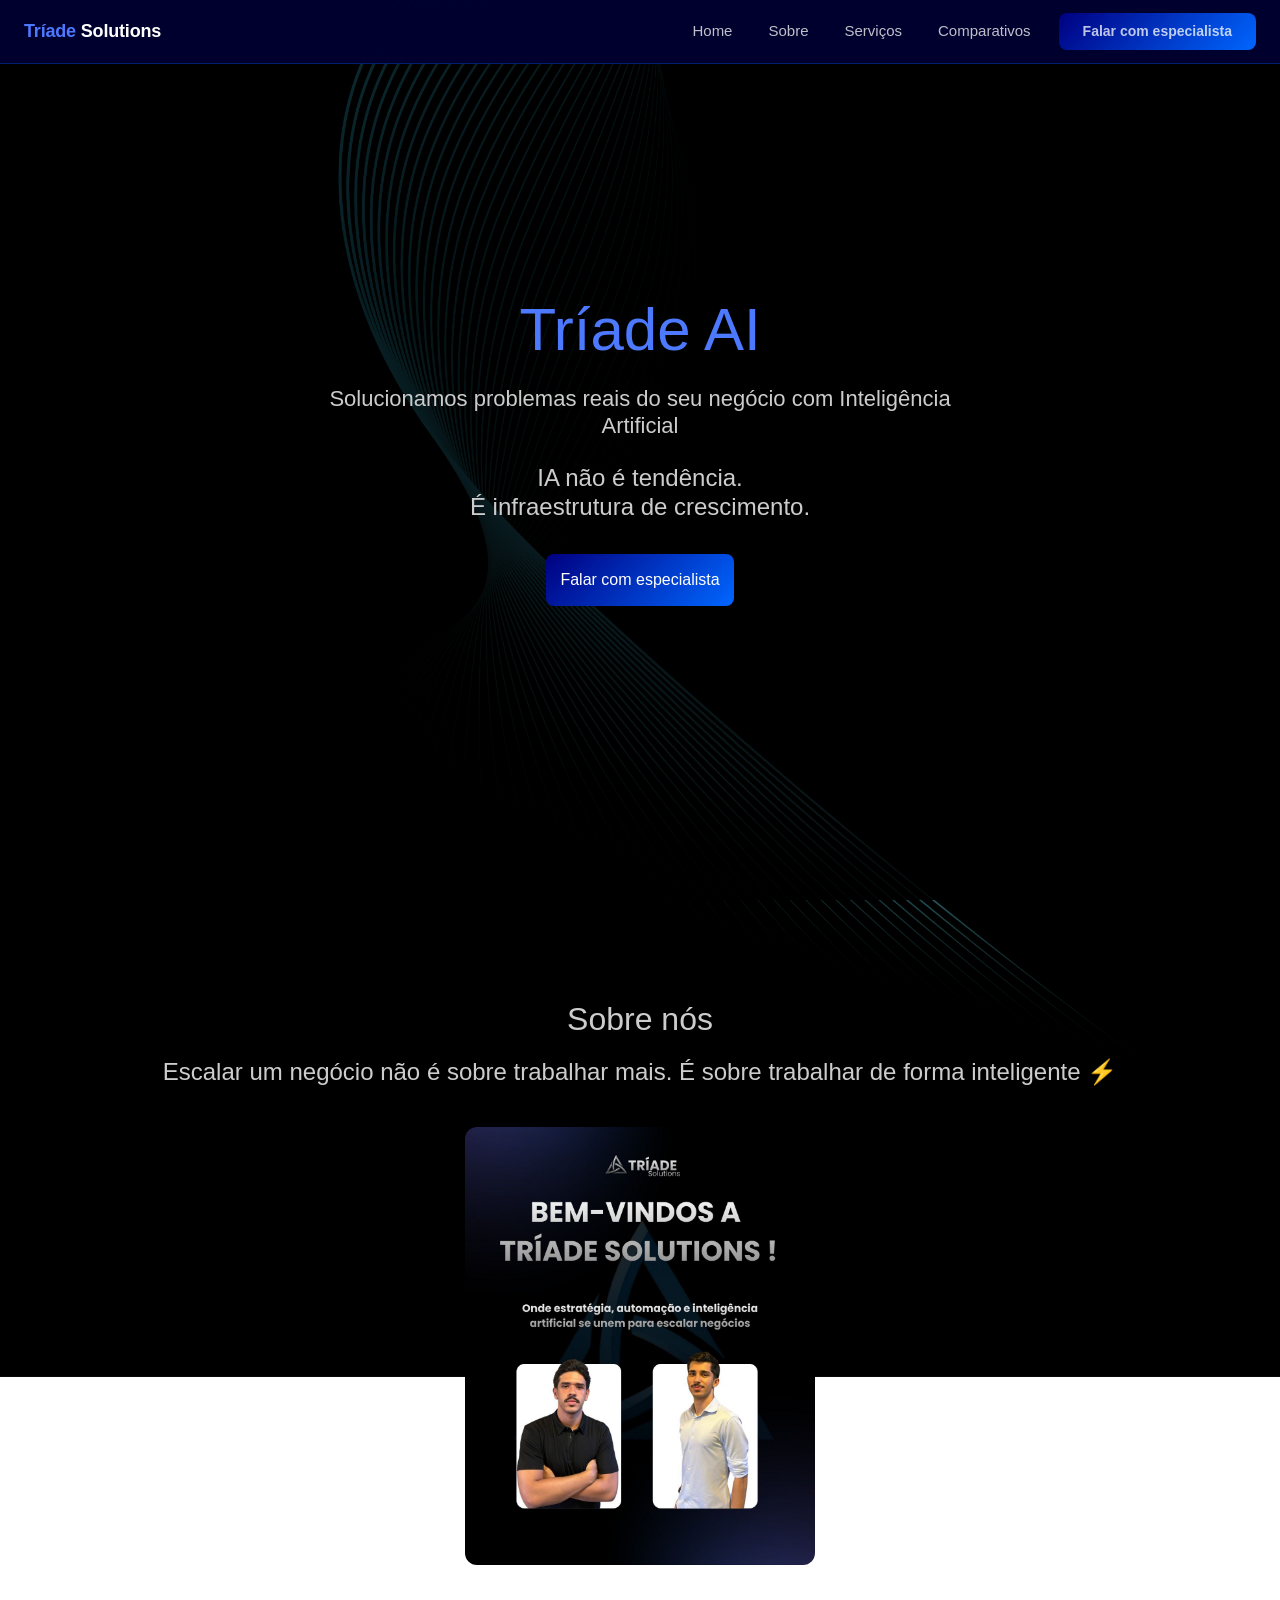
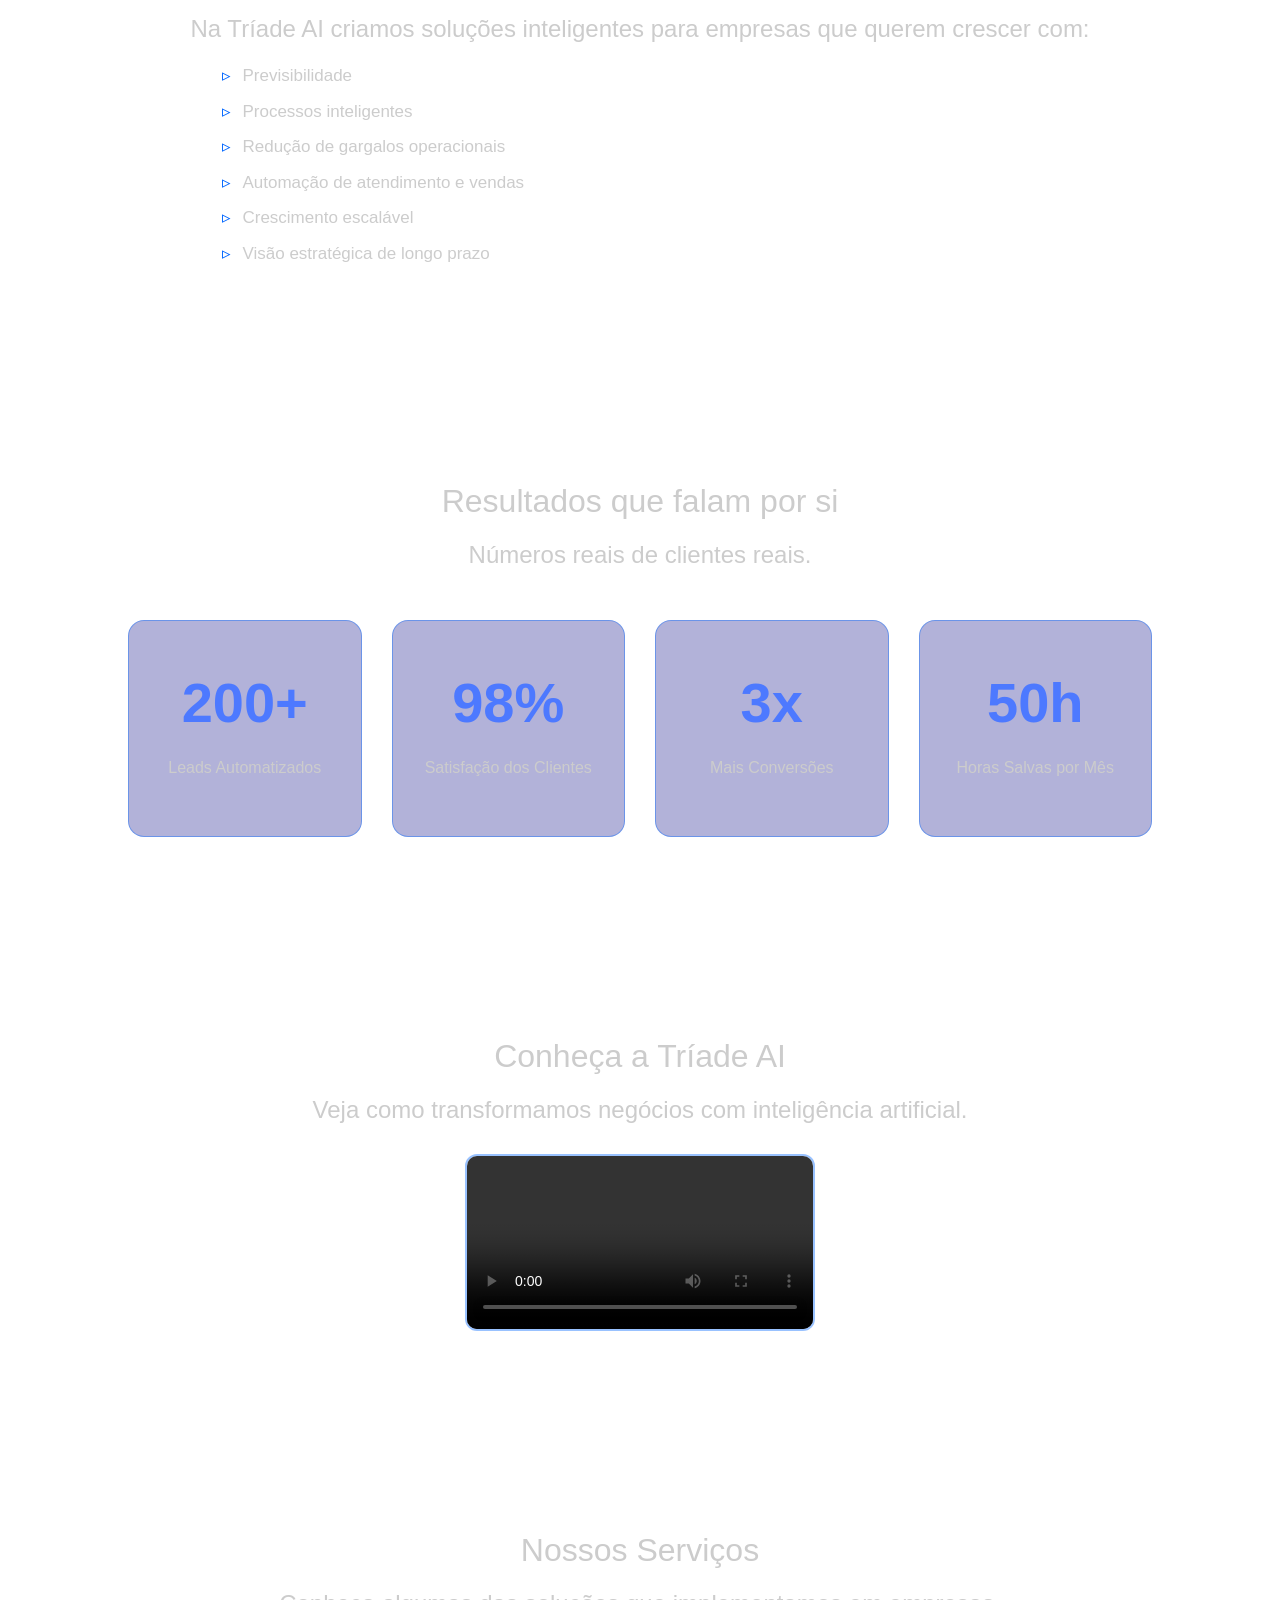
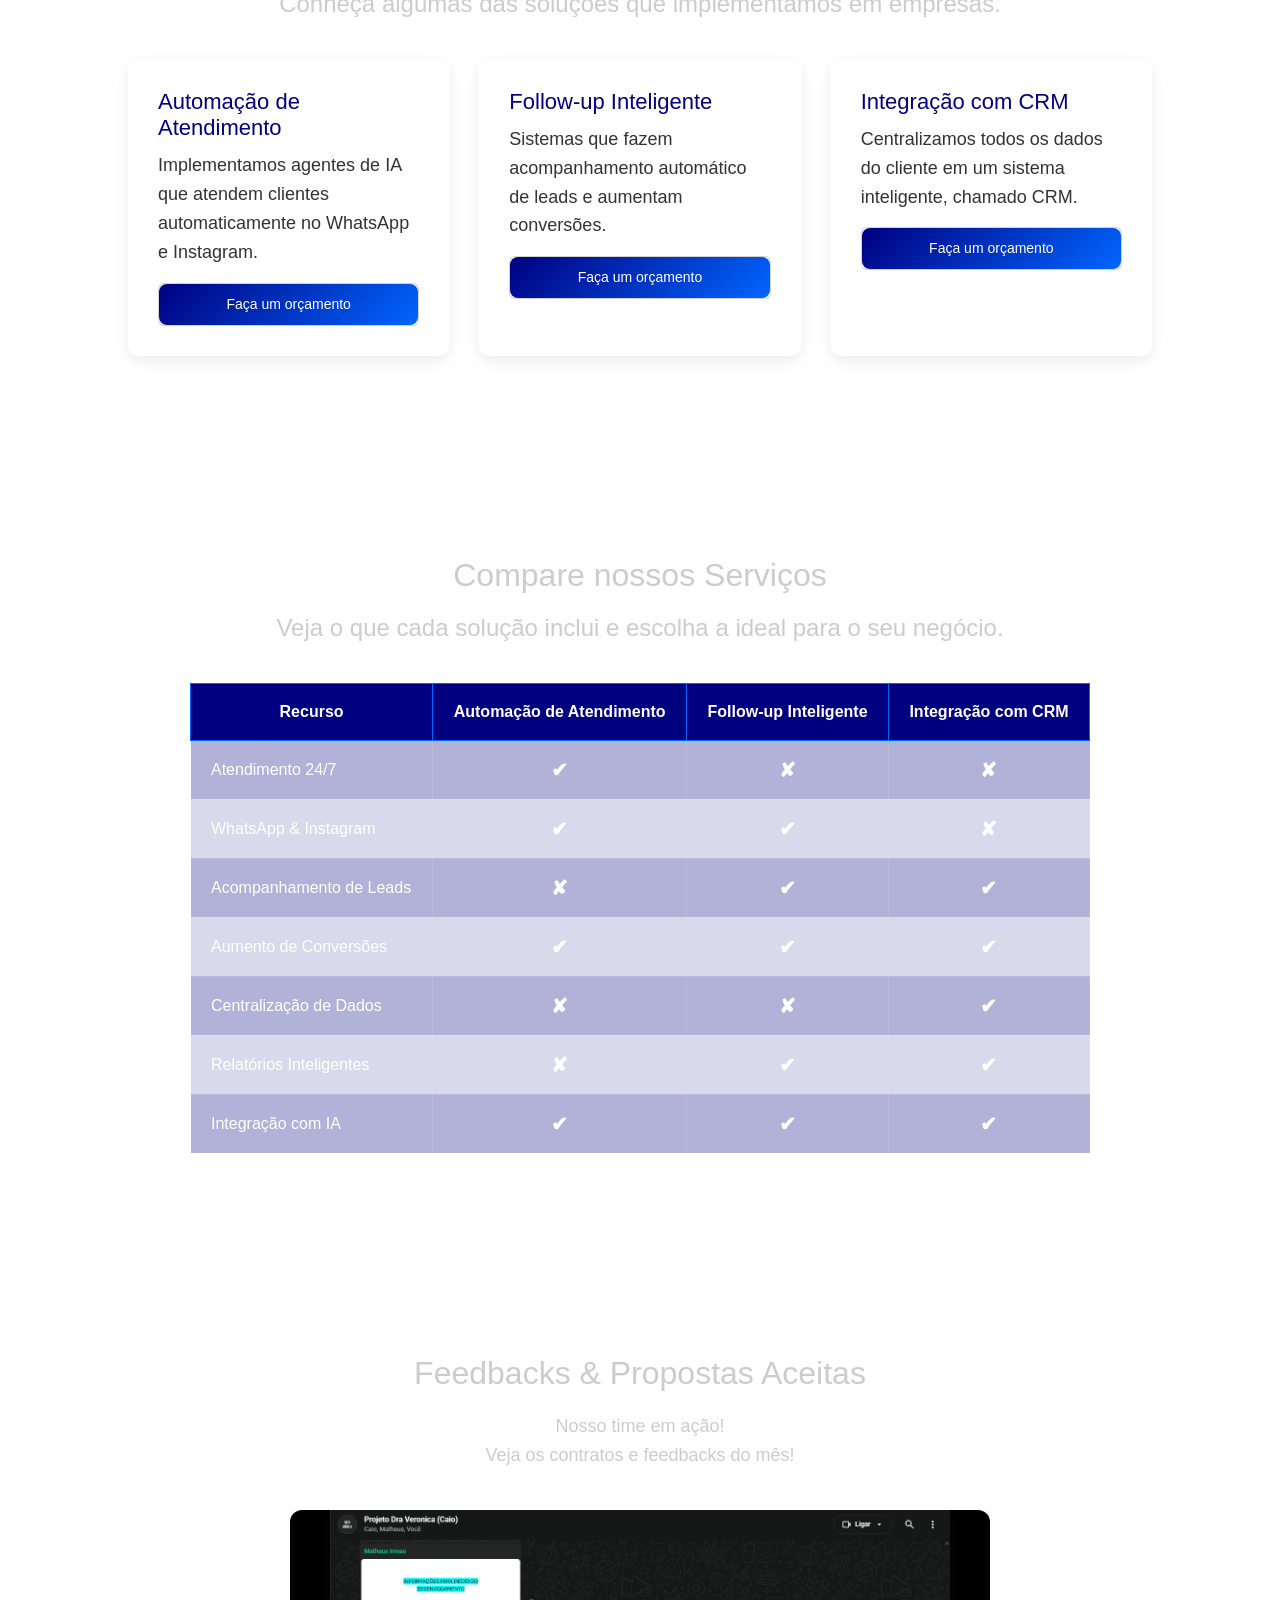
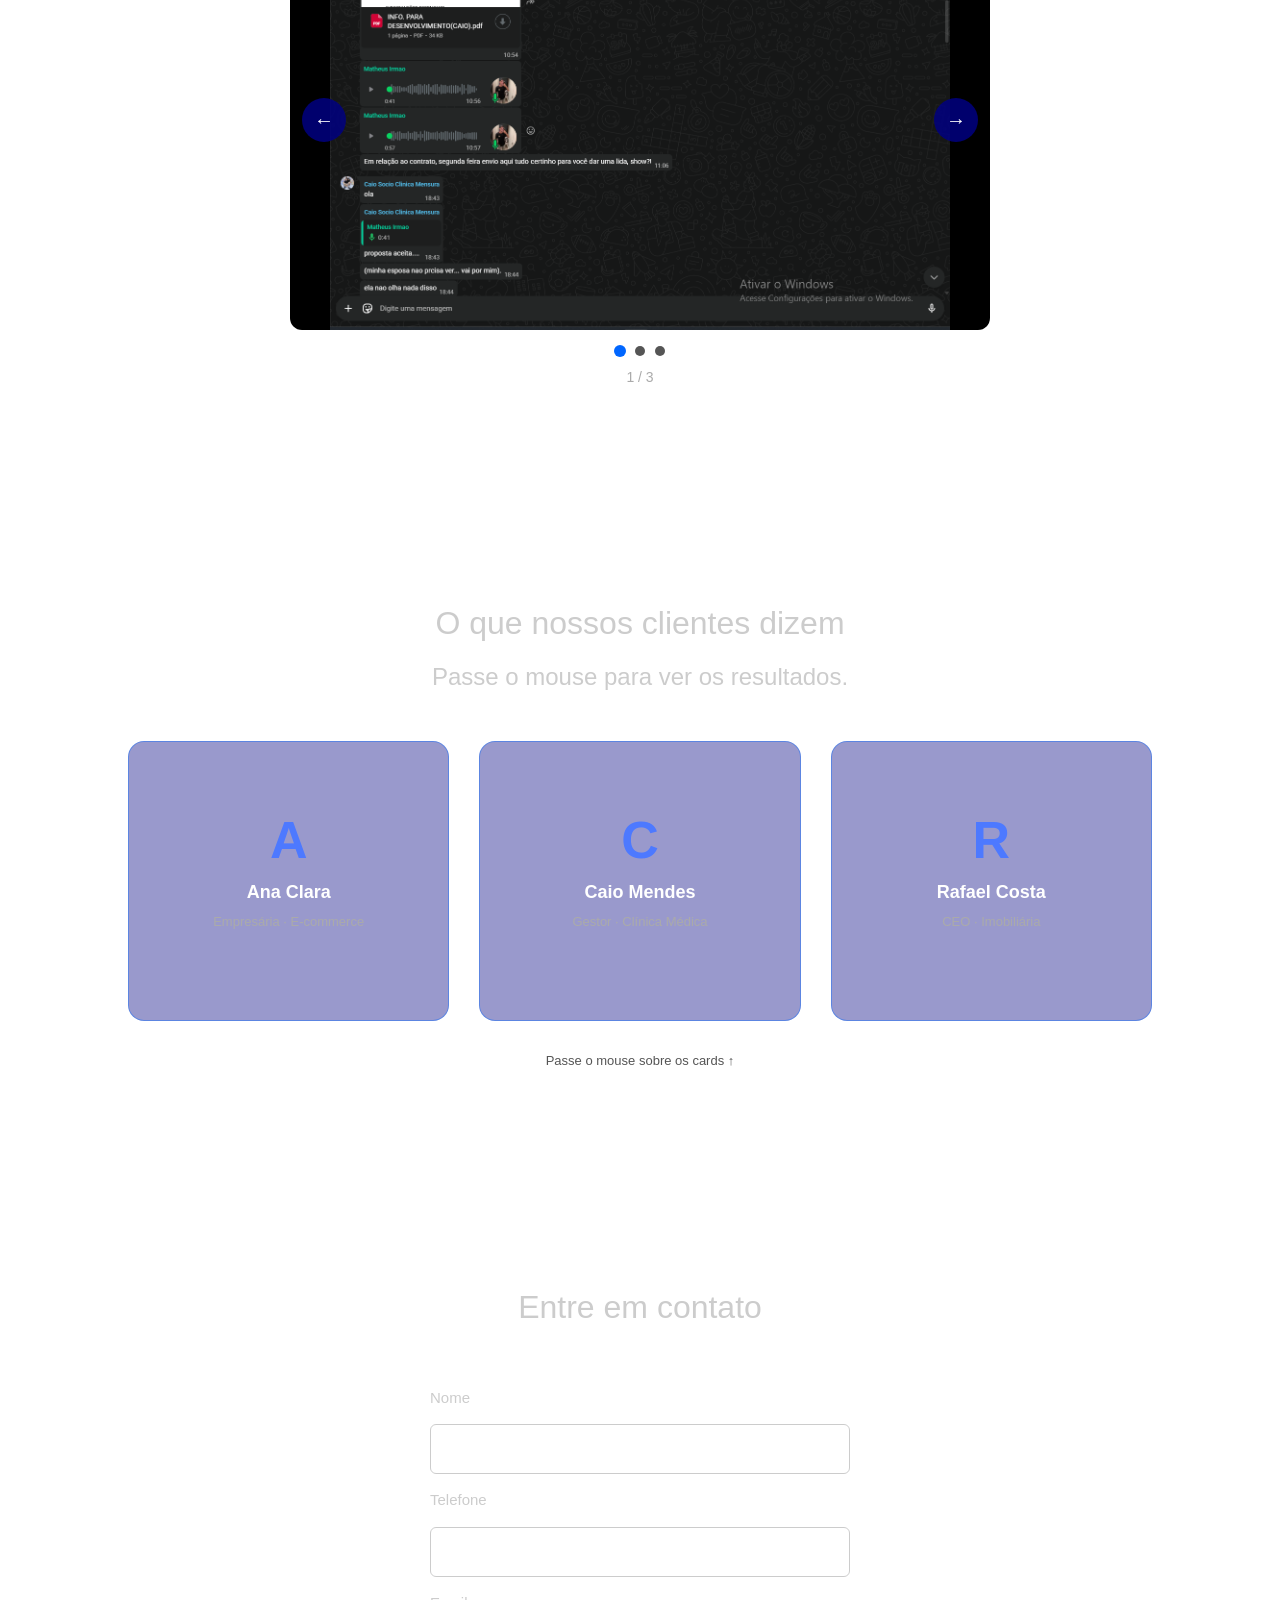
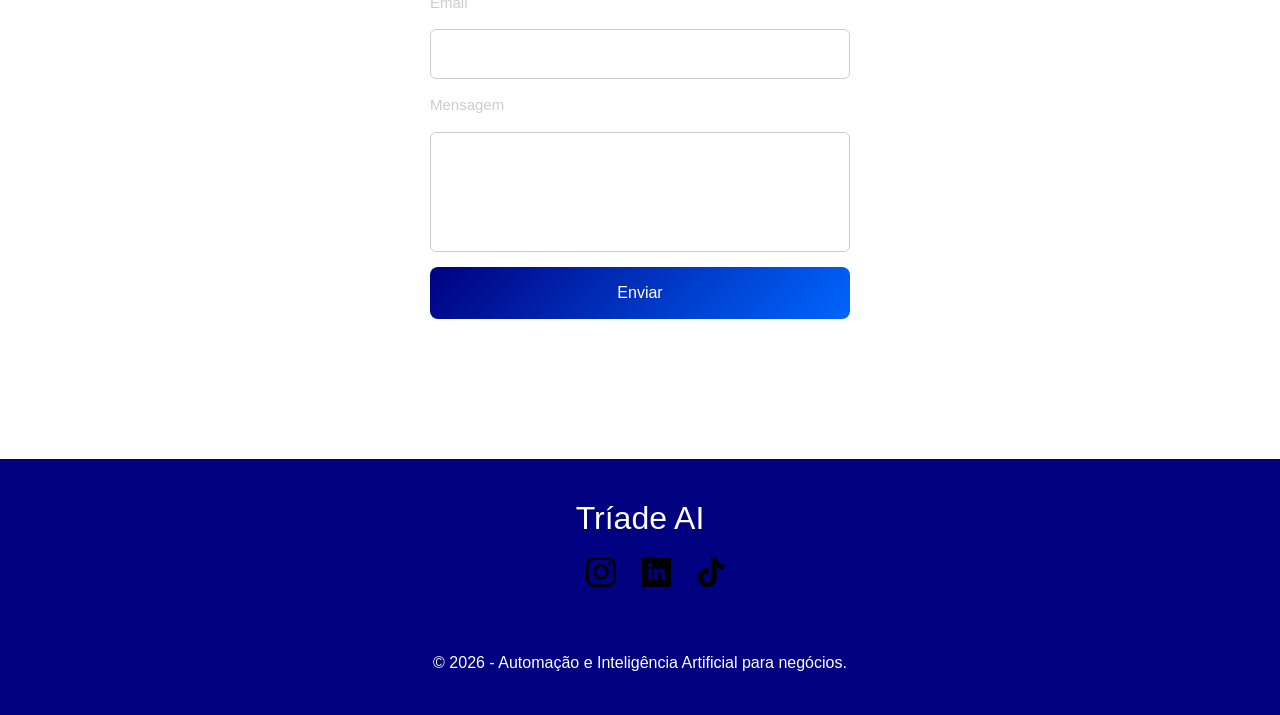
==== index.html @ cdc20ad2 "Add files via upload" ====
<!DOCTYPE html>
<html lang="pt-BR">

<head>
    <meta charset="UTF-8">
    <meta name="viewport" content="width=device-width, initial-scale=1.0">
    <title>Tríade AI | Automação e Inteligência Artificial para Negócios</title>
    <link href="https://cdn.jsdelivr.net/npm/bootstrap@5.3.8/dist/css/bootstrap.min.css" rel="stylesheet" integrity="sha384-sRIl4kxILFvY47J16cr9ZwB07vP4J8+LH7qKQnuqkuIAvNWLzeN8tE5YBujZqJLB" crossorigin="anonymous">
    <link rel="stylesheet" href="index.css">
</head>

<body>

<!-- =====================
     NAVBAR
     ===================== -->
<header>
    <nav class="navbar navbar-expand-lg fixed-top navbar-dark" id="mainNavbar">
        <div class="container-fluid px-4">

            <!-- Brand / Logo -->
            <a class="navbar-brand" href="#home">
                <span class="brand-highlight">Tríade</span> Solutions
            </a>

            <!-- Hamburguer (mobile — direita, Bootstrap padrão) -->
            <button class="navbar-toggler" type="button"
                    data-bs-toggle="collapse" data-bs-target="#navbarMain"
                    aria-controls="navbarMain" aria-expanded="false"
                    aria-label="Abrir menu de navegação">
                <span class="navbar-toggler-icon"></span>
            </button>

            <!-- Links desktop + collapse mobile -->
            <div class="collapse navbar-collapse" id="navbarMain">
                <ul class="navbar-nav ms-auto align-items-lg-center gap-lg-1 py-2 py-lg-0">
                    <li class="nav-item">
                        <a class="nav-link px-3" href="#home">Home</a>
                    </li>
                    <li class="nav-item">
                        <a class="nav-link px-3" href="#sobre">Sobre</a>
                    </li>
                    <li class="nav-item">
                        <a class="nav-link px-3" href="#servicos">Serviços</a>
                    </li>
                    <li class="nav-item">
                        <a class="nav-link px-3" href="#comparativo">Comparativos</a>
                    </li>
                    <li class="nav-item mt-2 mt-lg-0 ms-lg-2">
                        <a class="nav-link btn-nav-cta px-4 py-2" href="#contato">
                            Falar com especialista
                        </a>
                    </li>
                </ul>
            </div>

        </div>
    </nav>
</header>

<main>

<!-- HERO SECTION -->
<section id="home" class="hero">
    <h1>Tríade AI</h1>
    <h2>
        Solucionamos problemas reais do seu negócio com
        Inteligência Artificial
    </h2>
    <h4>
        IA não é tendência.<br>
        É infraestrutura de crescimento.
    </h4>
    <br>
    <a href="#contato">
        <button>Falar com especialista</button>
    </a>
</section>

<!-- SOBRE -->
<section id="sobre">
    <h2>Sobre nós</h2>
    <h4>
        Escalar um negócio não é sobre trabalhar mais.
        É sobre trabalhar de forma inteligente ⚡
    </h4>
    <div class="container-sobre">
        <img src="triade.jpeg" alt="Equipe Tríade AI">
        <div class="texto">
            <h4>
                Na Tríade AI criamos soluções inteligentes para empresas
                que querem crescer com:
            </h4>
            <ul>
                <li>Previsibilidade</li>
                <li>Processos inteligentes</li>
                <li>Redução de gargalos operacionais</li>
                <li>Automação de atendimento e vendas</li>
                <li>Crescimento escalável</li>
                <li>Visão estratégica de longo prazo</li>
            </ul>
        </div>
    </div>
</section>

<!-- MÉTRICAS -->
<!--
  CARD 1: Métricas Animadas
  - data-target = número que o contador vai atingir
  - data-suffix = símbolo que aparece depois do número (+, %, x, h)
  - O JS observa quando o card entra na tela e dispara a animação
-->
<section id="metricas">
    <h2>Resultados que falam por si</h2>
    <h4>Números reais de clientes reais.</h4>
    <div class="metricas-grid">

        <div class="metrica-card" data-target="200" data-suffix="+">
            <span class="metrica-numero">0+</span>
            <p class="metrica-label">Leads Automatizados</p>
        </div>

        <div class="metrica-card" data-target="98" data-suffix="%">
            <span class="metrica-numero">0%</span>
            <p class="metrica-label">Satisfação dos Clientes</p>
        </div>

        <div class="metrica-card" data-target="3" data-suffix="x">
            <span class="metrica-numero">0x</span>
            <p class="metrica-label">Mais Conversões</p>
        </div>

        <div class="metrica-card" data-target="50" data-suffix="h">
            <span class="metrica-numero">0h</span>
            <p class="metrica-label">Horas Salvas por Mês</p>
        </div>

    </div>
</section>

<!-- VÍDEO -->
<section id="video" class="secao-video">
    <h2>Conheça a Tríade AI</h2>
    <h4>Veja como transformamos negócios com inteligência artificial.</h4>
    <div class="video-wrapper">
        <video controls>
            <source src="./Videoheitor.mp4" type="video/mp4">
            Seu navegador não suporta esse tipo de vídeo.
            <track
                src="legendas.vtt"
                kind="subtitles"
                srclang="pt"
                label="Português"
                default
            >
        </video>
    </div>
</section>

<!-- SERVIÇOS -->
<section id="servicos">
    <h2>Nossos Serviços</h2>
    <h4>Conheça algumas das soluções que implementamos em empresas.</h4>
    <div class="servicos-grid">
        <div class="servico">
            <h3>Automação de Atendimento</h3>
            <p>
                Implementamos agentes de IA que atendem clientes
                automaticamente no WhatsApp e Instagram.
            </p>
            <div class="card">
                <a href="#contato" class="btn">Faça um orçamento</a>
            </div>
        </div>
        <div class="servico">
            <h3>Follow-up Inteligente</h3>
            <p>
                Sistemas que fazem acompanhamento automático
                de leads e aumentam conversões.
            </p>
            <div class="card">
                <a href="#contato" class="btn">Faça um orçamento</a>
            </div>
        </div>
        <div class="servico">
            <h3>Integração com CRM</h3>
            <p>
                Centralizamos todos os dados do cliente
                em um sistema inteligente, chamado CRM.
            </p>
            <div class="card">
                <a href="#contato" class="btn">Faça um orçamento</a>
            </div>
        </div>
    </div>
</section>

<!-- TABELA COMPARATIVA -->
<section id="comparativo">
    <h2>Compare nossos Serviços</h2>
    <h4>Veja o que cada solução inclui e escolha a ideal para o seu negócio.</h4>
    <div class="tabela-wrapper">
        <table class="tabela-comparativa">
            <thead>
                <tr>
                    <th>Recurso</th>
                    <th>Automação de Atendimento</th>
                    <th>Follow-up Inteligente</th>
                    <th>Integração com CRM</th>
                </tr>
            </thead>
            <tbody>
                <tr>
                    <td>Atendimento 24/7</td>
                    <td class="sim">✔</td>
                    <td class="nao">✘</td>
                    <td class="nao">✘</td>
                </tr>
                <tr>
                    <td>WhatsApp & Instagram</td>
                    <td class="sim">✔</td>
                    <td class="sim">✔</td>
                    <td class="nao">✘</td>
                </tr>
                <tr>
                    <td>Acompanhamento de Leads</td>
                    <td class="nao">✘</td>
                    <td class="sim">✔</td>
                    <td class="sim">✔</td>
                </tr>
                <tr>
                    <td>Aumento de Conversões</td>
                    <td class="sim">✔</td>
                    <td class="sim">✔</td>
                    <td class="sim">✔</td>
                </tr>
                <tr>
                    <td>Centralização de Dados</td>
                    <td class="nao">✘</td>
                    <td class="nao">✘</td>
                    <td class="sim">✔</td>
                </tr>
                <tr>
                    <td>Relatórios Inteligentes</td>
                    <td class="nao">✘</td>
                    <td class="sim">✔</td>
                    <td class="sim">✔</td>
                </tr>
                <tr>
                    <td>Integração com IA</td>
                    <td class="sim">✔</td>
                    <td class="sim">✔</td>
                    <td class="sim">✔</td>
                </tr>
            </tbody>
        </table>
    </div>
</section>

<!-- FEEDBACKS -->
<section id="selfie" class="secao-selfie">
    <h2 class="titulo-selfie">Feedbacks & Propostas Aceitas</h2>
    <p class="subtitulo-selfie">
        Nosso time em ação!<br>
        Veja os contratos e feedbacks do mês!
    </p>
    <div class="carousel-wrapper">
        <div class="carousel-track" id="carouselTrack">
            <div class="carousel-slide">
                <img src="PropostaAceita.png" alt="Proposta Aceita">
            </div>
            <div class="carousel-slide">
                <img src="FeedBAckAna.jpeg" alt="Feedback Ana">
            </div>
            <div class="carousel-slide">
                <img src="PropostaCaio.png" alt="Proposta Caio">
            </div>
        </div>
        <div class="arrow arrow-prev" id="prevBtn">&#8592;</div>
        <div class="arrow arrow-next" id="nextBtn">&#8594;</div>
    </div>
    <div class="carousel-dots" id="carouselDots"></div>
    <p class="carousel-counter" id="carouselCounter">1 / 3</p>
</section>

<!-- DEPOIMENTOS FLIP -->
<!--
  CARD 2: Flip 3D
  Estrutura de cada card:
    .flip-card            → container com perspective (cria profundidade 3D)
    .flip-card-inner      → peça que GIRA (tem frente e verso colados)
    .flip-card-front      → face visível normalmente
    .flip-card-back       → face escondida (rotacionada 180° no CSS)

  No hover, .flip-card-inner rotaciona 180° e o verso aparece.
-->
<section id="depoimentos">
    <h2>O que nossos clientes dizem</h2>
    <h4>Passe o mouse para ver os resultados.</h4>
    <div class="depoimentos-grid">

        <div class="flip-card">
            <div class="flip-card-inner">
                <div class="flip-card-front">
                    <span class="cliente-inicial">A</span>
                    <p class="cliente-nome">Ana Clara</p>
                    <p class="cliente-cargo">Empresária · E-commerce</p>
                </div>
                <div class="flip-card-back">
                    <p class="depo-quote">"A automação do atendimento transformou meu negócio. Respondo clientes 24h sem precisar estar online."</p>
                    <p class="depo-resultado">↑ 3x mais vendas em 60 dias</p>
                </div>
            </div>
        </div>

        <div class="flip-card">
            <div class="flip-card-inner">
                <div class="flip-card-front">
                    <span class="cliente-inicial">C</span>
                    <p class="cliente-nome">Caio Mendes</p>
                    <p class="cliente-cargo">Gestor · Clínica Médica</p>
                </div>
                <div class="flip-card-back">
                    <p class="depo-quote">"O follow-up inteligente recuperou leads que eu achava perdidos. ROI absurdo no primeiro mês."</p>
                    <p class="depo-resultado">↑ 40% de aumento em conversões</p>
                </div>
            </div>
        </div>

        <div class="flip-card">
            <div class="flip-card-inner">
                <div class="flip-card-front">
                    <span class="cliente-inicial">R</span>
                    <p class="cliente-nome">Rafael Costa</p>
                    <p class="cliente-cargo">CEO · Imobiliária</p>
                </div>
                <div class="flip-card-back">
                    <p class="depo-quote">"O CRM integrado com IA centralizou tudo. Minha equipe parou de perder informações de clientes."</p>
                    <p class="depo-resultado">↑ 50h salvas por mês</p>
                </div>
            </div>
        </div>

    </div>
    <p class="flip-hint">Passe o mouse sobre os cards ↑</p>
</section>

<!-- CONTATO -->
<section id="contato">
    <h2>Entre em contato</h2>
    <form action="https://formsubmit.co/heitorolmo2006@gmail.com" method="POST" target="_blank">
        <label for="nome">Nome</label>
        <input type="text" id="nome" name="nome" required>

        <label for="telefone">Telefone</label>
        <input type="tel" id="telefone" name="telefone" required>

        <label for="email">Email</label>
        <input type="email" id="email" name="email" required>

        <label for="mensagem">Mensagem</label>
        <textarea id="mensagem" name="mensagem" required></textarea>

        <button type="submit">Enviar</button>
    </form>
</section>

</main>

<!-- FOOTER -->
<footer>
    <h2>Tríade AI</h2>
    <ul class="redes">
        <li>
            <a href="https://instagram.com/triadesolutions.ai" target="_blank">
                <img src="instagram.svg" alt="Instagram">
            </a>
        </li>
        <li>
            <a href="#" target="_blank">
                <img src="linkedin (1).png" alt="LinkedIn">
            </a>
        </li>
        <li>
            <a href="#" target="_blank">
                <img src="tiktok.svg" alt="TikTok">
            </a>
        </li>
    </ul>
    <br><br>
    © 2026 - Automação e Inteligência Artificial para negócios.
</footer>

<!-- Carousel -->
<script>
    const track = document.getElementById('carouselTrack');
    const total = track.children.length;
    const dotsEl = document.getElementById('carouselDots');
    const counter = document.getElementById('carouselCounter');
    let current = 0;

    for (let i = 0; i < total; i++) {
        const d = document.createElement('div');
        d.className = 'dot' + (i === 0 ? ' active' : '');
        d.onclick = () => goTo(i);
        dotsEl.appendChild(d);
    }

    function goTo(n) {
        current = (n + total) % total;
        track.style.transform = `translateX(-${current * 100}%)`;
        document.querySelectorAll('.dot').forEach((d, i) =>
            d.classList.toggle('active', i === current)
        );
        counter.textContent = `${current + 1} / ${total}`;
    }

    document.getElementById('prevBtn').onclick = () => goTo(current - 1);
    document.getElementById('nextBtn').onclick = () => goTo(current + 1);
</script>

<!-- CONTADOR ANIMADO (Card 1 - Métricas) -->
<script>
    /*
     * animarContador(el, target, suffix)
     *   el      = elemento <span> onde o número aparece
     *   target  = número final (lido do data-target do card)
     *   suffix  = símbolo final (lido do data-suffix do card)
     *
     * Lógica: divide o número em ~112 passos (1800ms / 16ms por frame)
     * e atualiza o texto a cada 16ms (~60fps) até chegar no target.
     */
    function animarContador(el, target, suffix) {
        let atual = 0;
        const duracao = 1800;           // duração total em ms
        const passo = target / (duracao / 16); // quanto soma por frame

        const timer = setInterval(() => {
            atual += passo;
            if (atual >= target) {
                atual = target;
                clearInterval(timer); // para quando chega no final
            }
            el.textContent = Math.floor(atual) + suffix;
        }, 16);
    }

    /*
     * IntersectionObserver: monitora quando um elemento entra na viewport.
     * threshold: 0.5 = dispara quando 50% do card está visível.
     * data-animado: flag para não repetir a animação se o usuário rolar de volta.
     */
    const observerMetricas = new IntersectionObserver((entries) => {
        entries.forEach(entry => {
            if (entry.isIntersecting && !entry.target.dataset.animado) {
                entry.target.dataset.animado = 'true'; // marca como animado
                const el = entry.target.querySelector('.metrica-numero');
                const target = parseInt(entry.target.dataset.target);
                const suffix = entry.target.dataset.suffix;
                animarContador(el, target, suffix);
            }
        });
    }, { threshold: 0.5 });

    // Aplica o observer em todos os cards de métrica
    document.querySelectorAll('.metrica-card').forEach(card => {
        observerMetricas.observe(card);
    });
</script>

<!-- Navbar: efeito scroll + fechar menu mobile ao clicar em link -->
<script>
    window.addEventListener('scroll', () => {
        const navbar = document.getElementById('mainNavbar');
        navbar.classList.toggle('scrolled', window.scrollY > 20);
    });

    document.querySelectorAll('#navbarMain .nav-link').forEach(link => {
        link.addEventListener('click', () => {
            const collapseEl = document.getElementById('navbarMain');
            const bsCollapse = bootstrap.Collapse.getInstance(collapseEl);
            if (bsCollapse) bsCollapse.hide();
        });
    });
</script>

<script src="https://cdn.jsdelivr.net/npm/bootstrap@5.3.8/dist/js/bootstrap.bundle.min.js" integrity="sha384-FKyoEForCGlyvwx9Hj09JcYn3nv7wiPVlz7YYwJrWVcXK/BmnVDxM+D2scQbITxI" crossorigin="anonymous"></script>
</body>
</html>
---- index.css ----
/* RESET */
* {
    margin: 0;
    padding: 0;
    box-sizing: border-box;
}

/* BODY */
body {
    font-family: Arial, Helvetica, sans-serif;
    background:
        linear-gradient(rgba(0,0,0,0.7), rgba(0,0,0,0.9)),
        url("techfoto.jpg");
    background-position: center;
    background-size: cover;
    background-repeat: no-repeat;
    background-attachment: fixed;
    color: white;
}

/* ===========================
   NAVBAR
   =========================== */
#mainNavbar {
    background: rgba(0, 0, 50, 0.92) !important;
    backdrop-filter: blur(12px);
    -webkit-backdrop-filter: blur(12px);
    border-bottom: 1px solid rgba(0, 102, 255, 0.3);
    padding: 12px 0;
    transition: background 0.3s ease, box-shadow 0.3s ease;
}

#mainNavbar.scrolled {
    background: rgba(0, 0, 35, 0.98) !important;
    box-shadow: 0 4px 32px rgba(0, 0, 0, 0.55);
}

.navbar-brand {
    color: white !important;
    font-weight: 700;
    font-size: 18px;
    letter-spacing: -0.01em;
}

.brand-highlight {
    color: #4d79ff;
}

.navbar-nav .nav-link {
    color: rgba(255, 255, 255, 0.75) !important;
    font-size: 15px;
    font-weight: 500;
    border-radius: 6px;
    transition: color 0.2s ease, background 0.2s ease;
}

.navbar-nav .nav-link:hover,
.navbar-nav .nav-link.active {
    color: #ffffff !important;
    background: rgba(0, 102, 255, 0.2);
}

.btn-nav-cta {
    background: linear-gradient(135deg, #000080, #0066ff) !important;
    color: #fff !important;
    border-radius: 8px !important;
    font-weight: 600 !important;
    font-size: 14px !important;
    transition: opacity 0.2s ease, transform 0.2s ease, box-shadow 0.2s ease !important;
}

.btn-nav-cta:hover {
    opacity: 0.88 !important;
    transform: translateY(-1px) !important;
    box-shadow: 0 6px 20px rgba(0, 102, 255, 0.45) !important;
}

.navbar-toggler {
    border: 2px solid rgba(77, 121, 255, 0.7) !important;
    padding: 6px 10px;
}

.navbar-toggler-icon {
    filter: invert(1);
}

.navbar-toggler:focus {
    box-shadow: none !important;
}

@media (max-width: 991.98px) {
    .navbar-collapse {
        background: rgba(0, 0, 40, 0.98);
        border-top: 1px solid rgba(0, 102, 255, 0.25);
        border-radius: 0 0 12px 12px;
        padding: 6px 12px 16px;
        margin-top: 8px;
    }

    .navbar-nav .nav-link {
        padding: 13px 16px !important;
        border-bottom: 1px solid rgba(255, 255, 255, 0.06);
        border-radius: 0 !important;
    }

    .navbar-nav .nav-link:hover {
        padding-left: 22px !important;
        border-radius: 6px !important;
    }

    .btn-nav-cta {
        display: block;
        text-align: center;
        margin-top: 10px;
        padding: 13px 16px !important;
        border-radius: 8px !important;
    }

    .btn-nav-cta:hover {
        padding-left: 16px !important;
    }
}

/* HERO SECTION */
#home {
    height: 100vh;
    display: flex;
    flex-direction: column;
    justify-content: center;
    align-items: center;
    text-align: center;
    padding: 0 20px;
}

#home h1 {
    font-size: 60px;
    color: #4d79ff;
    margin-bottom: 20px;
}

#home h2 {
    font-size: 22px;
    max-width: 700px;
    margin-bottom: 25px;
}

/* SECTIONS */
section {
    padding: 100px 10%;
}

/* TITLES */
h2 {
    font-size: 32px;
    margin-bottom: 20px;
    text-align: center;
}

h3 {
    font-size: 22px;
    margin-bottom: 10px;
}

h4 {
    font-family: Arial, Helvetica, sans-serif;
    text-align: center;
    color: #ccc;
    font-weight: 400;
}

p {
    font-size: 18px;
    line-height: 1.6;
    color: #333;
}

h2, h3 {
    color: #ccc;
}

/* SOBRE */
.container-sobre {
    display: flex;
    align-items: center;
    justify-content: center;
    gap: 50px;
    margin-top: 40px;
    flex-wrap: wrap;
}

.container-sobre img {
    width: 350px;
    border-radius: 12px;
}

.container-sobre ul {
    margin-top: 20px;
    list-style: none;
}

.container-sobre li {
    margin-bottom: 10px;
    padding-left: 20px;
    position: relative;
    color: #ccc;
    font-size: 17px;
}

.container-sobre li::before {
    content: "▹";
    position: absolute;
    left: 0;
    color: #0066ff;
}

/* VÍDEO */
.secao-video {
    text-align: center;
}

.secao-video h4 {
    margin-bottom: 30px;
}

.video-wrapper {
    max-width: 350px;
    margin: 0 auto;
    border-radius: 12px;
    overflow: hidden;
    border: 2px solid rgba(0, 102, 255, 0.4);
}

.video-wrapper video {
    width: 100%;
    display: block;
}

/* SERVIÇOS */
.servicos-grid {
    display: grid;
    grid-template-columns: repeat(auto-fit, minmax(250px, 1fr));
    gap: 30px;
    margin-top: 40px;
}

.servico {
    background: white;
    padding: 30px;
    border-radius: 10px;
    box-shadow: 0 5px 15px rgba(0,0,0,0.08);
    transition: 0.4s;
}

.servico:hover {
    transform: translateY(-10px) scale(1.03);
}

.servico h3 {
    color: #000080;
}

.btn {
    background: linear-gradient(135deg, #000080, #0066ff);
    color: white;
    padding: 10px 16px;
    border: none;
    border-radius: 8px;
    font-size: 14px;
    cursor: pointer;
    transition: 0.3s;
    text-decoration: none;
    display: inline-block;
}

.btn:hover {
    opacity: 0.85;
}

/* TABELA COMPARATIVA */
#comparativo {
    text-align: center;
}

#comparativo h4 {
    margin-bottom: 40px;
}

.tabela-wrapper {
    overflow-x: auto;
    margin-top: 30px;
}

.tabela-comparativa {
    width: 100%;
    max-width: 900px;
    margin: 0 auto;
    border-collapse: collapse;
    font-size: 16px;
}

.tabela-comparativa thead tr {
    background: #000080;
    color: white;
}

.tabela-comparativa th {
    padding: 16px 20px;
    text-align: center;
    font-weight: 600;
    border: 1px solid #0066ff;
    color: white;
}

.tabela-comparativa td {
    padding: 14px 20px;
    text-align: center;
    border: 1px solid rgba(255, 255, 255, 0.1);
    color: white;
}

.tabela-comparativa tbody tr:nth-child(odd) {
    background: rgba(0, 0, 128, 0.3);
}

.tabela-comparativa tbody tr:nth-child(even) {
    background: rgba(0, 0, 128, 0.15);
}

.tabela-comparativa tbody tr:hover {
    background: rgba(0, 102, 255, 0.25);
    transition: 0.3s;
}

.tabela-comparativa td:first-child {
    text-align: left;
    font-weight: 500;
}

.sim {
    color: #00e676;
    font-size: 20px;
    font-weight: bold;
}

.nao {
    color: #ff1744;
    font-size: 20px;
    font-weight: bold;
}

/* CARROSSEL */
.secao-selfie {
    text-align: center;
}

.subtitulo-selfie {
    color: #ccc;
    margin-bottom: 40px;
    font-size: 18px;
}

.carousel-wrapper {
    position: relative;
    max-width: 700px;
    margin: 0 auto;
    overflow: hidden;
    border-radius: 12px;
}

.carousel-track {
    display: flex;
    transition: transform 0.4s ease;
}

.carousel-slide {
    min-width: 100%;
    height: 420px;
    display: flex;
    align-items: center;
    justify-content: center;
    background: #000;
}

.carousel-slide img {
    height: 100%;
    width: 100%;
    object-fit: contain;
}

.arrow {
    position: absolute;
    top: 50%;
    transform: translateY(-50%);
    background: rgba(0, 0, 128, 0.85);
    color: white;
    border-radius: 50%;
    width: 44px;
    height: 44px;
    font-size: 20px;
    cursor: pointer;
    z-index: 10;
    transition: background 0.3s;
    display: flex;
    align-items: center;
    justify-content: center;
    user-select: none;
}

.arrow:hover {
    background: #0066ff;
}

.arrow-prev { left: 12px; }
.arrow-next { right: 12px; }

.carousel-dots {
    display: flex;
    justify-content: center;
    gap: 10px;
    margin-top: 16px;
}

.carousel-dots .dot {
    width: 10px;
    height: 10px;
    border-radius: 50%;
    background: #555;
    cursor: pointer;
    transition: 0.3s;
}

.carousel-dots .dot.active {
    background: #0066ff;
    transform: scale(1.2);
}

.carousel-counter {
    color: #aaa;
    font-size: 14px;
    margin-top: 10px;
}

/* ===========================
   MÉTRICAS (Card 1)
   =========================== */

#metricas {
    text-align: center;
}

#metricas h4 {
    margin-bottom: 50px;
}

/* Grid dos 4 cards de número */
.metricas-grid {
    display: grid;
    grid-template-columns: repeat(auto-fit, minmax(200px, 1fr));
    gap: 30px;
    margin-top: 40px;
}

/* Cada card individual */
.metrica-card {
    background: rgba(0, 0, 128, 0.3);
    border: 1px solid rgba(0, 102, 255, 0.4);
    border-radius: 16px;
    padding: 40px 20px;
    transition: transform 0.3s, box-shadow 0.3s;
}

.metrica-card:hover {
    transform: translateY(-8px);
    box-shadow: 0 12px 40px rgba(0, 102, 255, 0.3);
}

/* O número grande (animado pelo JS) */
.metrica-numero {
    font-size: 56px;
    font-weight: 700;
    color: #4d79ff;
    display: block;
}

/* Texto abaixo do número */
.metrica-label {
    color: #ccc;
    font-size: 16px;
    margin-top: 10px;
}

/* ===========================
   DEPOIMENTOS FLIP (Card 2)
   =========================== */

#depoimentos {
    text-align: center;
}

#depoimentos h4 {
    margin-bottom: 50px;
}

.depoimentos-grid {
    display: grid;
    grid-template-columns: repeat(auto-fit, minmax(260px, 1fr));
    gap: 30px;
    margin-top: 40px;
}

/* Container do card — perspective cria o espaço 3D */
.flip-card {
    height: 280px;
    perspective: 1000px; /* quanto maior, menos "distorcido" o efeito 3D */
    cursor: pointer;
}

/* Peça interna que GIRA — contém frente e verso */
.flip-card-inner {
    position: relative;
    width: 100%;
    height: 100%;
    transform-style: preserve-3d; /* mantém filhos em espaço 3D */
    transition: transform 0.6s ease;
}

/* No hover, gira 180° — o verso aparece */
.flip-card:hover .flip-card-inner {
    transform: rotateY(180deg);
}

/* Propriedades comuns de frente e verso */
.flip-card-front,
.flip-card-back {
    position: absolute;
    width: 100%;
    height: 100%;
    backface-visibility: hidden; /* esconde a face quando está de costas */
    border-radius: 16px;
    display: flex;
    flex-direction: column;
    align-items: center;
    justify-content: center;
    padding: 30px;
}

/* FRENTE: fundo escuro azulado */
.flip-card-front {
    background: rgba(0, 0, 128, 0.4);
    border: 1px solid rgba(0, 102, 255, 0.4);
}

/* VERSO: já começa rotacionado 180° (invisível até o hover) */
.flip-card-back {
    background: linear-gradient(135deg, #000080, #0066ff);
    transform: rotateY(180deg);
}

/* Letra inicial grande na frente do card */
.cliente-inicial {
    font-size: 52px;
    font-weight: 700;
    color: #4d79ff;
    margin-bottom: 12px;
    line-height: 1;
}

.cliente-nome {
    font-size: 18px;
    font-weight: 600;
    color: #fff;
    margin: 0;
}

.cliente-cargo {
    font-size: 13px;
    color: #aaa;
    margin-top: 6px;
}

/* Texto do depoimento no verso */
.depo-quote {
    font-size: 14px;
    color: #fff;
    line-height: 1.6;
    font-style: italic;
    margin: 0;
}

/* Resultado destacado no verso */
.depo-resultado {
    margin-top: 16px;
    font-size: 13px;
    color: rgba(255, 255, 255, 0.85);
    font-weight: 700;
}

/* Dica de interação */
.flip-hint {
    color: #555;
    font-size: 13px;
    margin-top: 30px;
}

/* FORMULÁRIO */
form {
    max-width: 500px;
    margin: auto;
    display: flex;
    flex-direction: column;
    gap: 15px;
    background: rgba(255, 255, 255, 0.05);
    backdrop-filter: blur(10px);
    padding: 40px;
    border-radius: 12px;
}

label {
    color: #ccc;
    font-size: 15px;
}

input, textarea {
    padding: 12px;
    border-radius: 6px;
    border: 1px solid #ccc;
    font-size: 16px;
    background: rgba(255,255,255,0.9);
    color: #111;
}

textarea {
    resize: none;
    height: 120px;
}

/* BOTÃO */
button {
    background: linear-gradient(135deg, #000080, #0066ff);
    color: white;
    padding: 14px;
    border: none;
    border-radius: 8px;
    font-size: 16px;
    cursor: pointer;
    transition: 0.3s;
}

button:hover {
    opacity: 0.9;
    transform: translateY(-2px);
}

/* FOOTER */
footer {
    background: #000080;
    color: white;
    text-align: center;
    padding: 40px 20px;
}

footer h2 {
    color: white;
}

footer ul {
    list-style: none;
    display: flex;
    justify-content: center;
    gap: 25px;
    margin-top: 20px;
}

footer a {
    color: white;
    text-decoration: none;
}

footer a:hover {
    color: #FFD700;
}

.redes img {
    width: 30px;
    height: 30px;
    transition: 0.3s;
}

.redes img:hover {
    transform: scale(1.2);
}

/* RESPONSIVO */
@media (max-width: 768px) {
    #home h1 {
        font-size: 40px;
    }

    #home h2 {
        font-size: 18px;
    }

    .container-sobre {
        flex-direction: column;
        text-align: center;
    }

    .carousel-slide {
        height: 260px;
    }

    .tabela-comparativa {
        font-size: 13px;
    }

    .tabela-comparativa th,
    .tabela-comparativa td {
        padding: 10px 12px;
    }
}
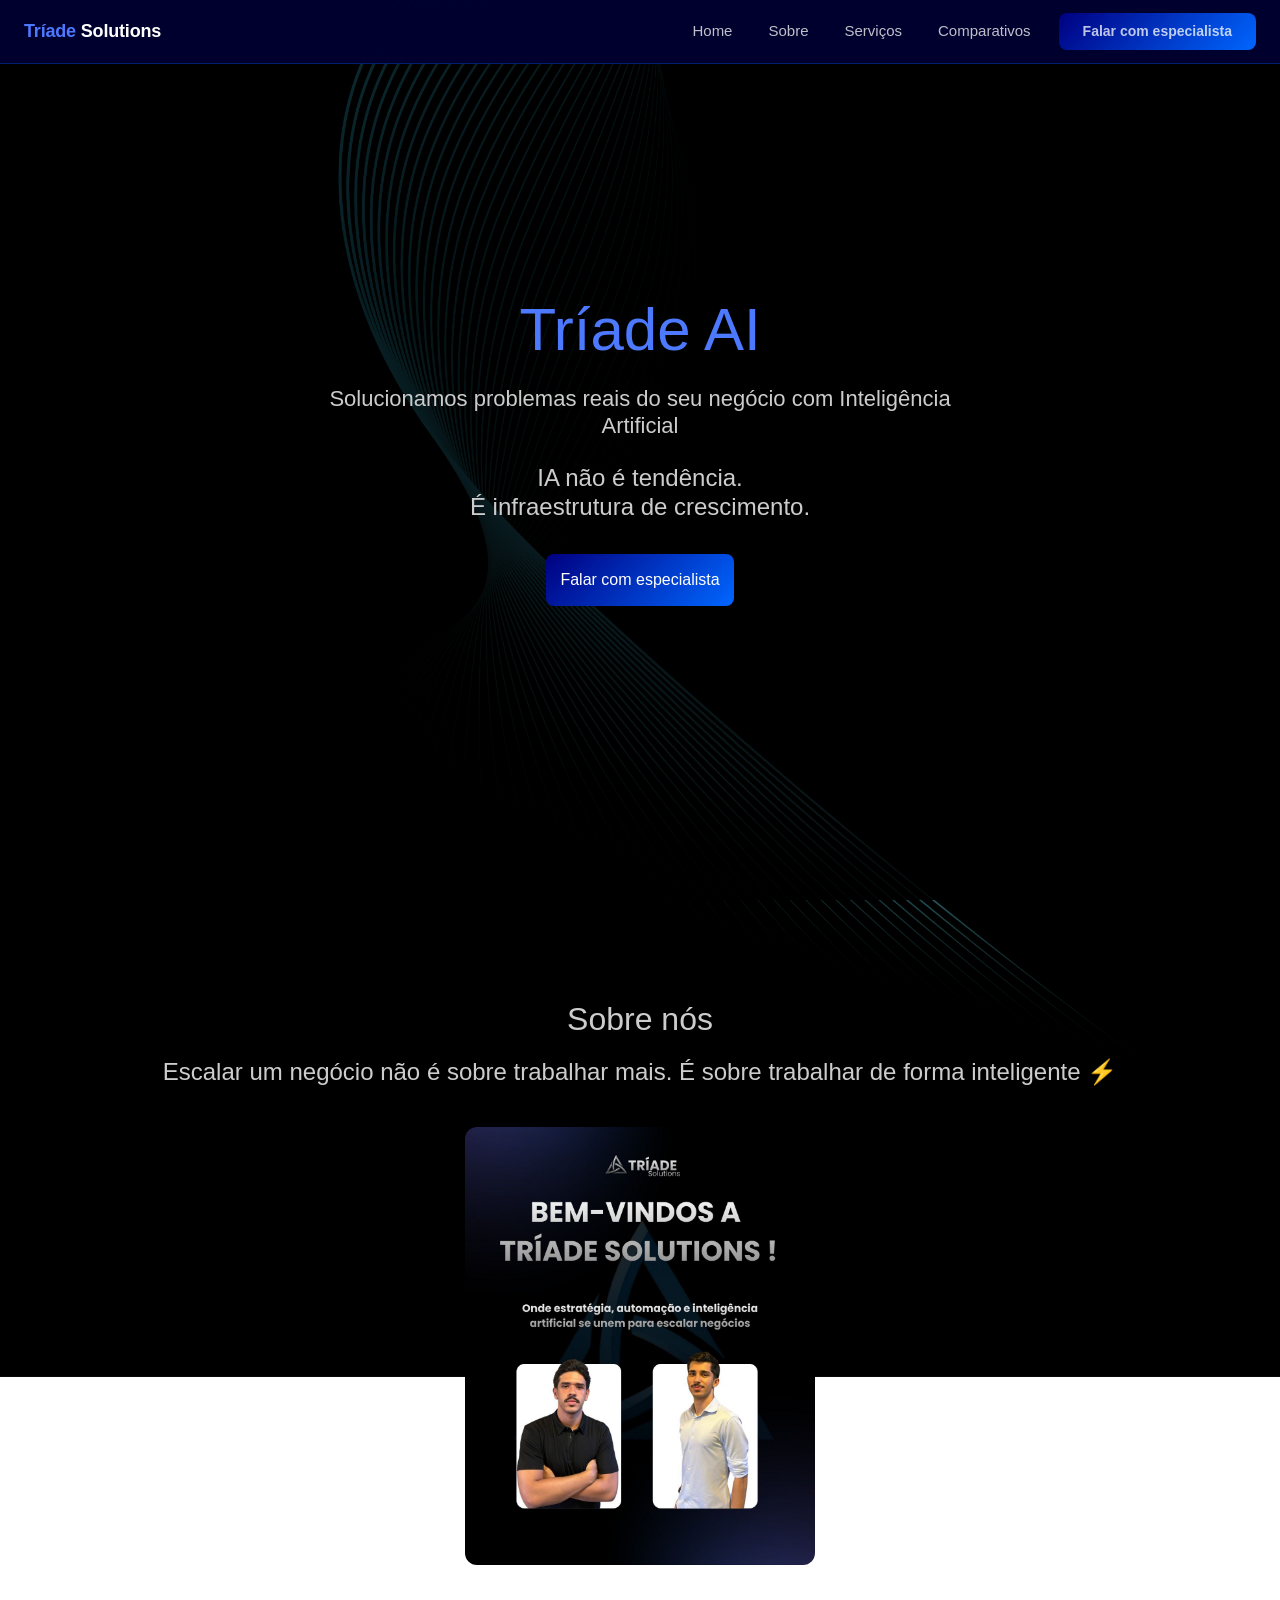
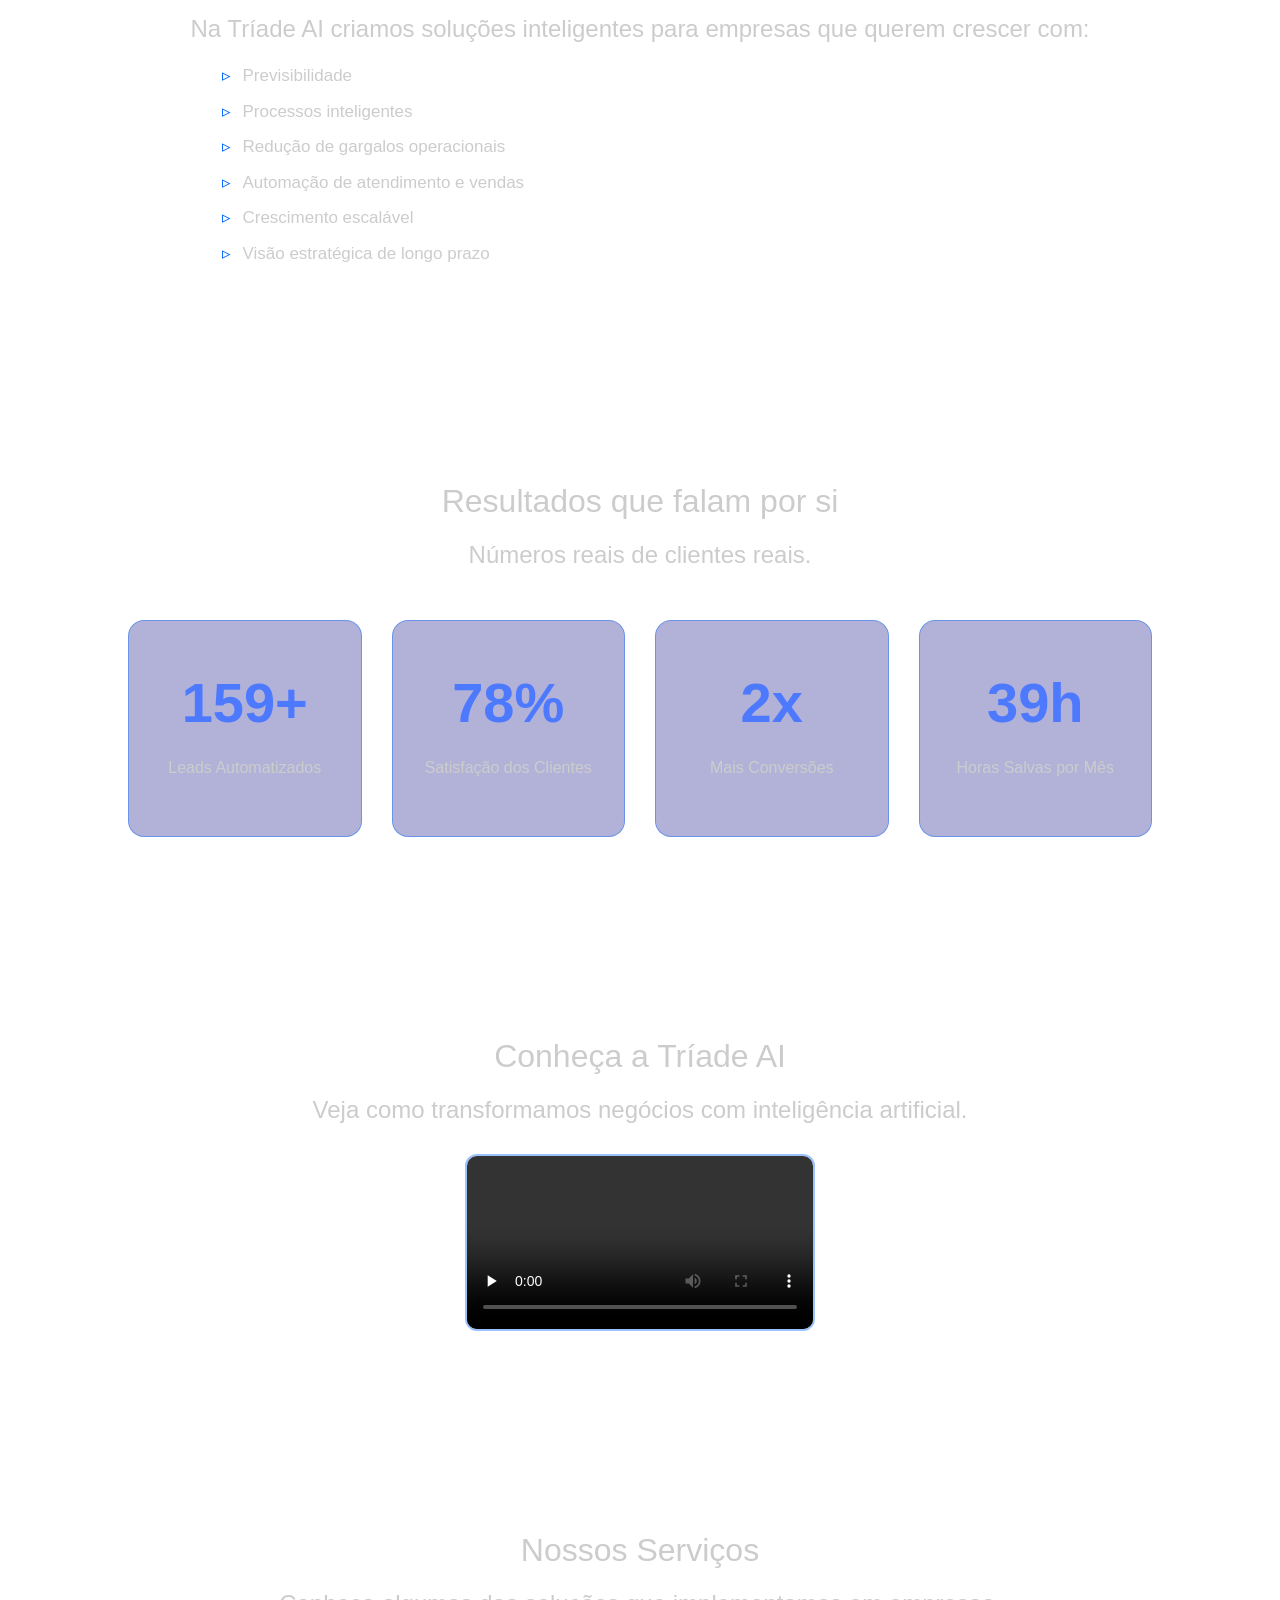
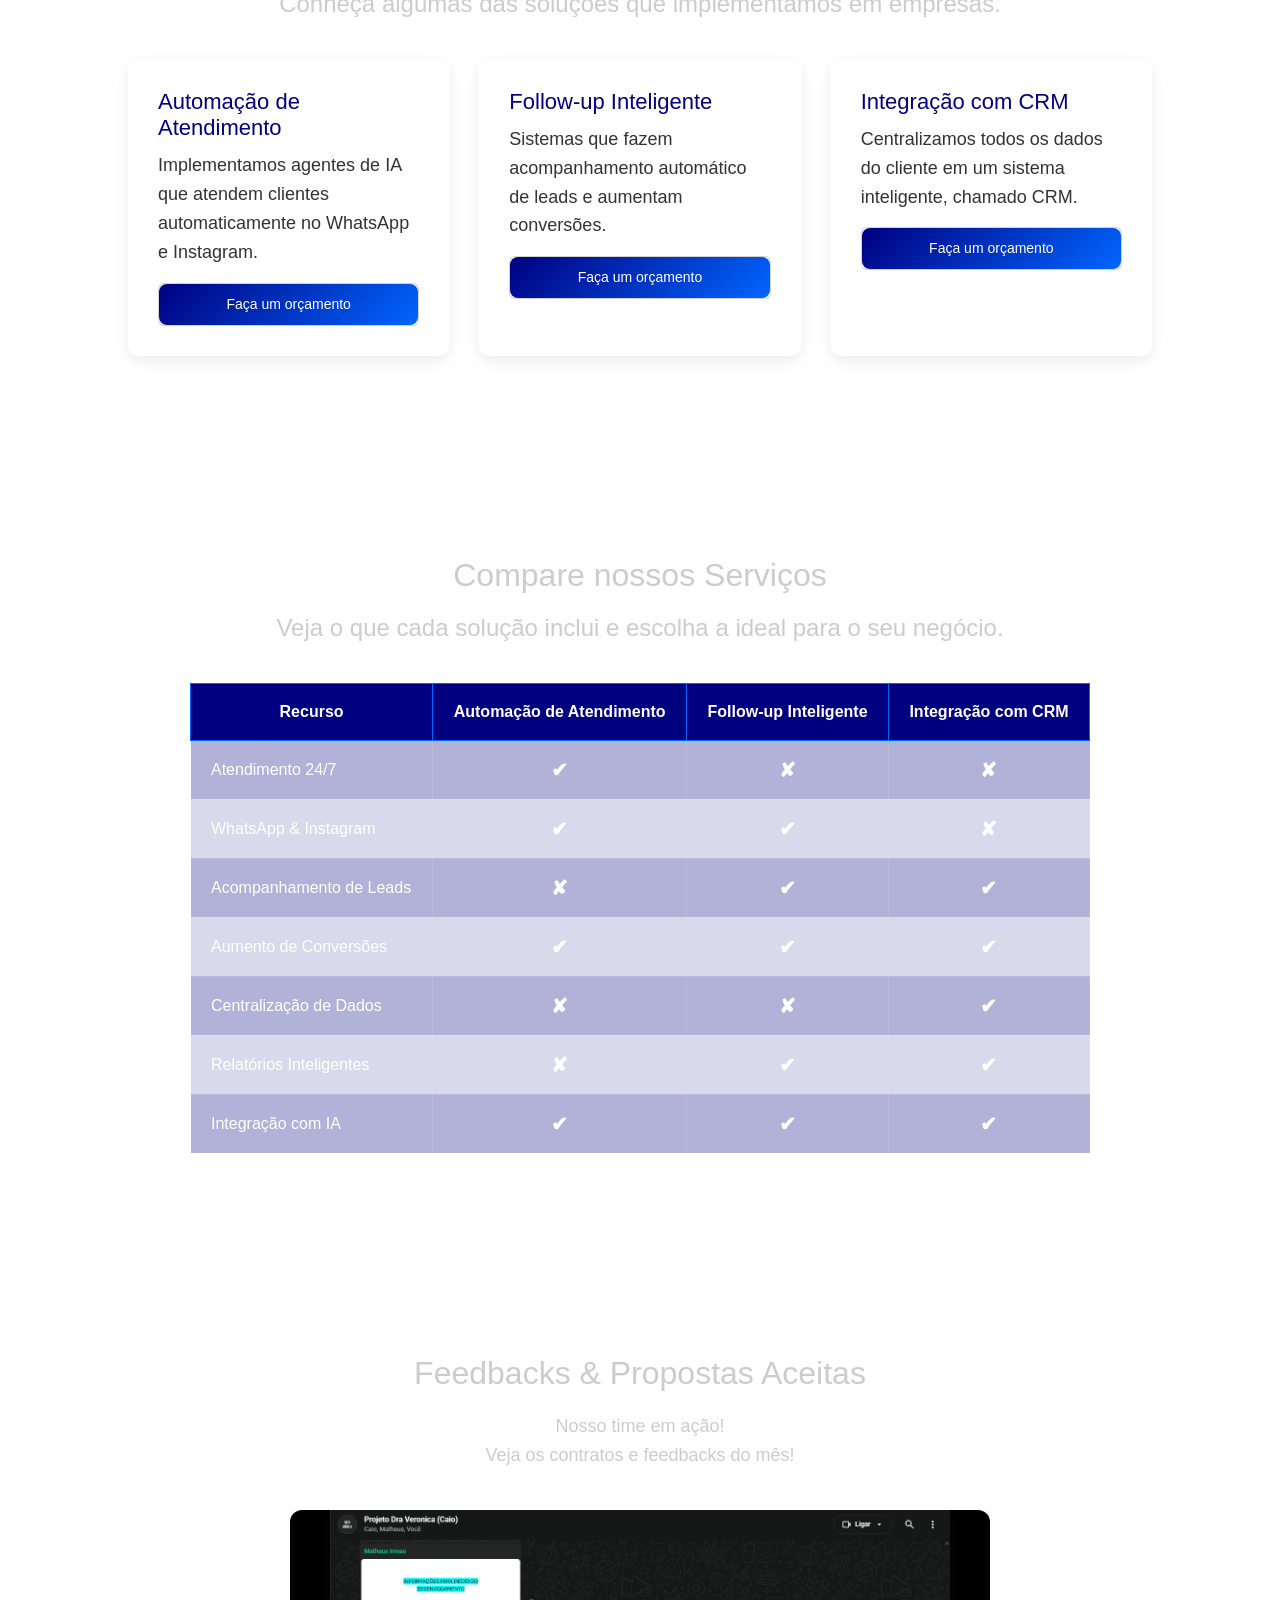
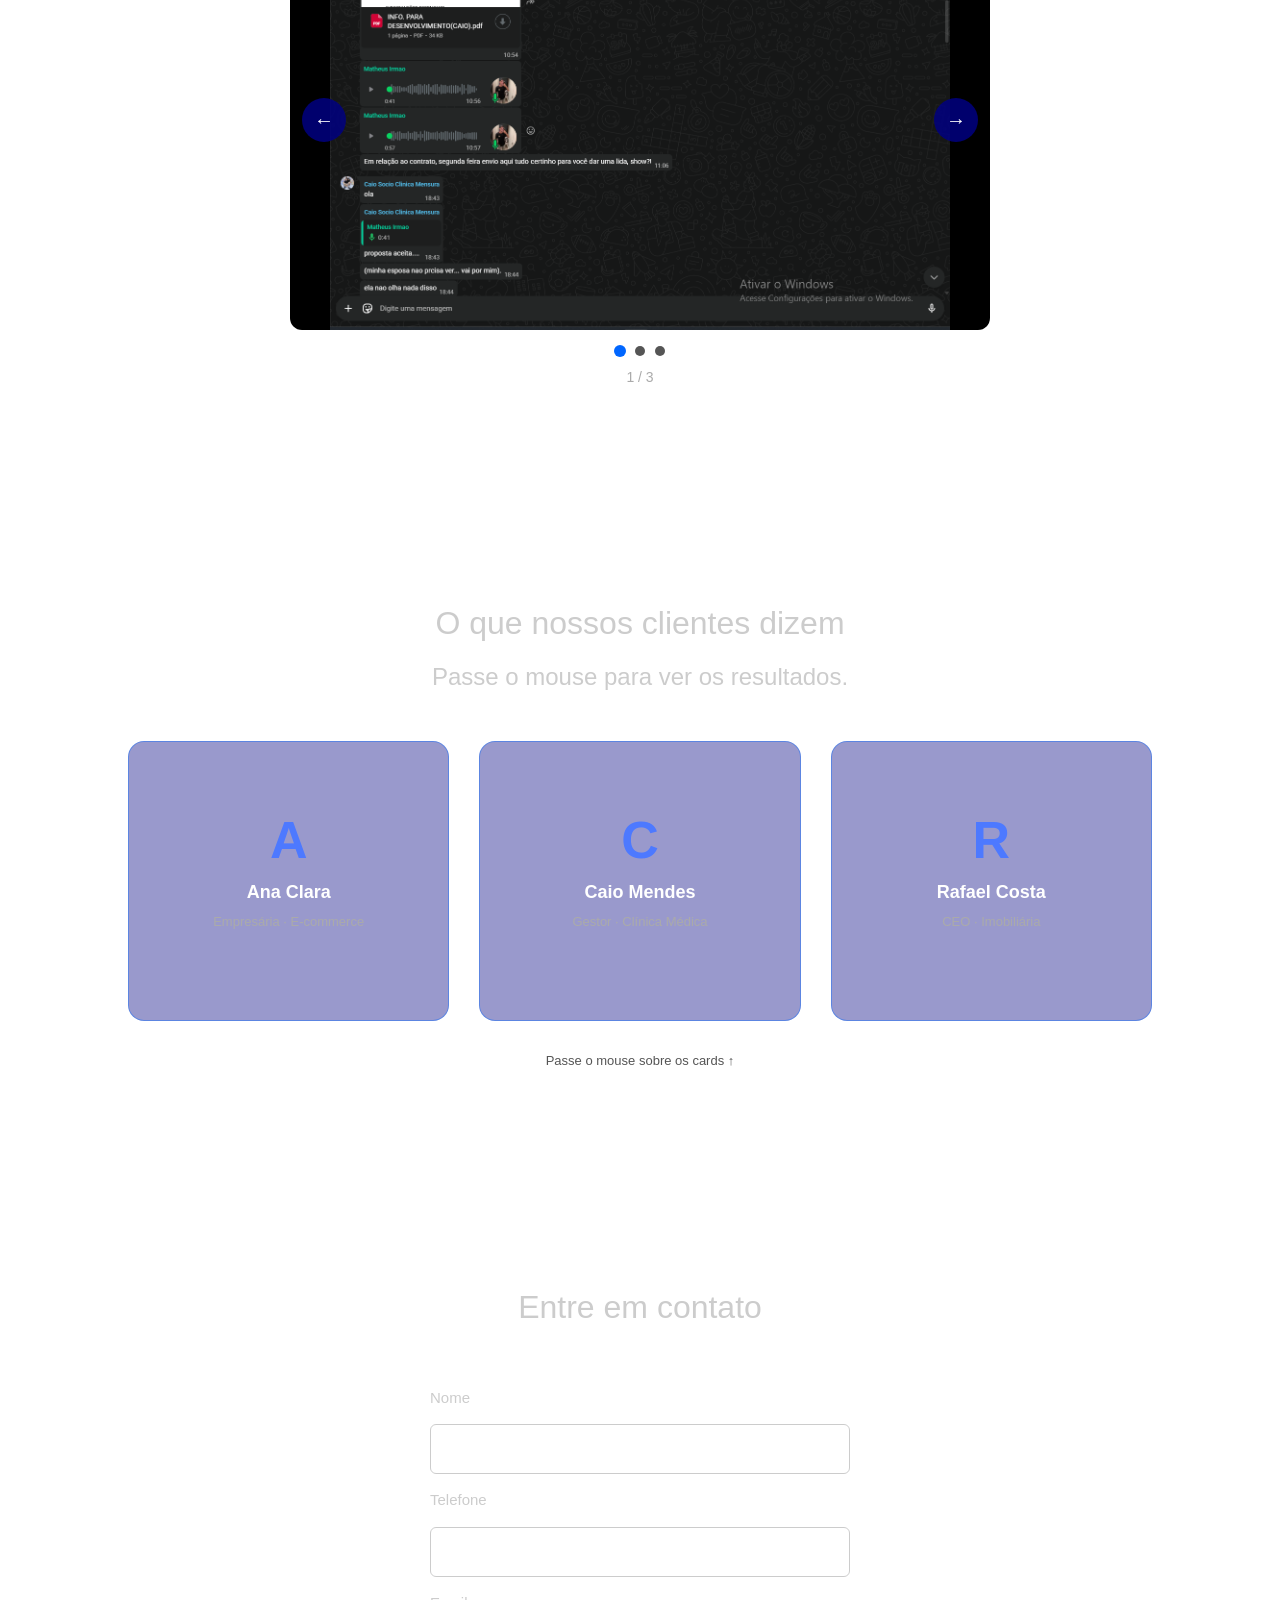
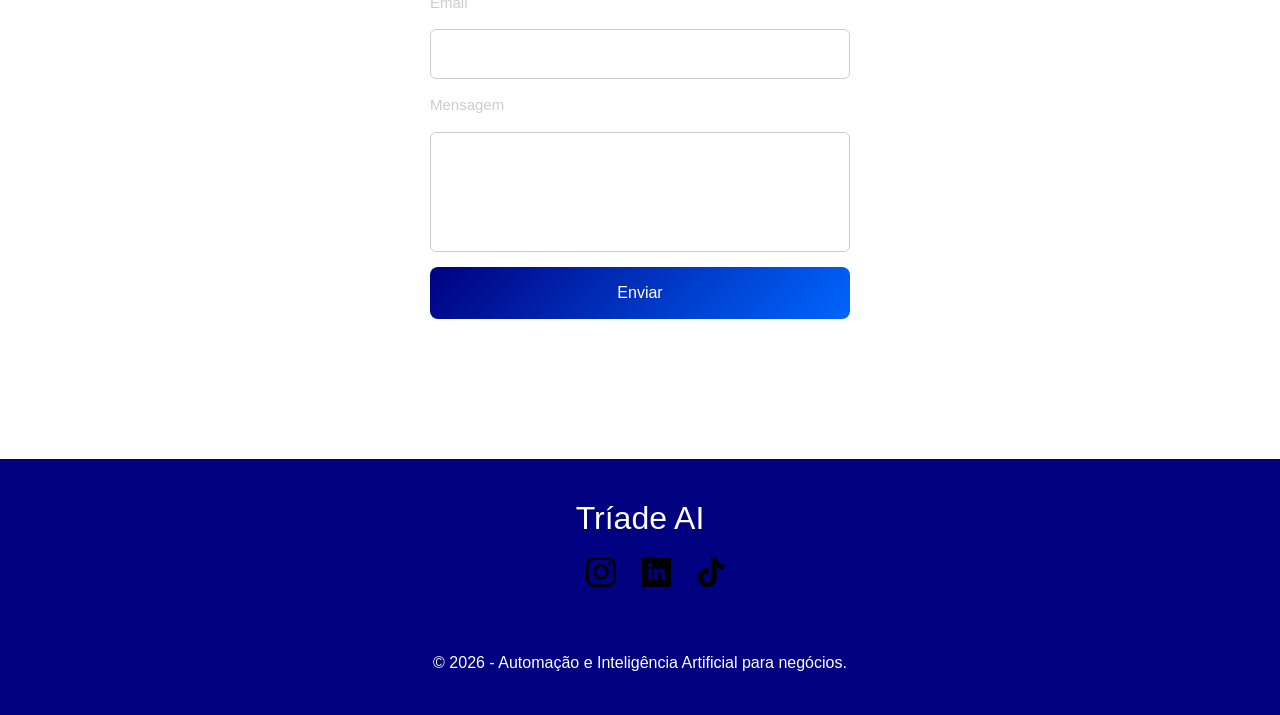
==== commit 1a1c4557: "Update index.html" ====
--- a/index.html
+++ b/index.html
@@ -143,7 +143,7 @@
     <h2>Conheça a Tríade AI</h2>
     <h4>Veja como transformamos negócios com inteligência artificial.</h4>
     <div class="video-wrapper">
-        <video controls>
+        <video controls preload="none">
             <source src="./Videoheitor.mp4" type="video/mp4">
             Seu navegador não suporta esse tipo de vídeo.
             <track
@@ -470,9 +470,16 @@
 
 <!-- Navbar: efeito scroll + fechar menu mobile ao clicar em link -->
 <script>
+    let ticking = false;
     window.addEventListener('scroll', () => {
-        const navbar = document.getElementById('mainNavbar');
-        navbar.classList.toggle('scrolled', window.scrollY > 20);
+        if (!ticking) {
+            requestAnimationFrame(() => {
+                document.getElementById('mainNavbar')
+                    .classList.toggle('scrolled', window.scrollY > 20);
+                ticking = false;
+            });
+            ticking = true;
+        }
     });
 
     document.querySelectorAll('#navbarMain .nav-link').forEach(link => {
@@ -486,4 +493,4 @@
 
 <script src="https://cdn.jsdelivr.net/npm/bootstrap@5.3.8/dist/js/bootstrap.bundle.min.js" integrity="sha384-FKyoEForCGlyvwx9Hj09JcYn3nv7wiPVlz7YYwJrWVcXK/BmnVDxM+D2scQbITxI" crossorigin="anonymous"></script>
 </body>
-</html>+</html>
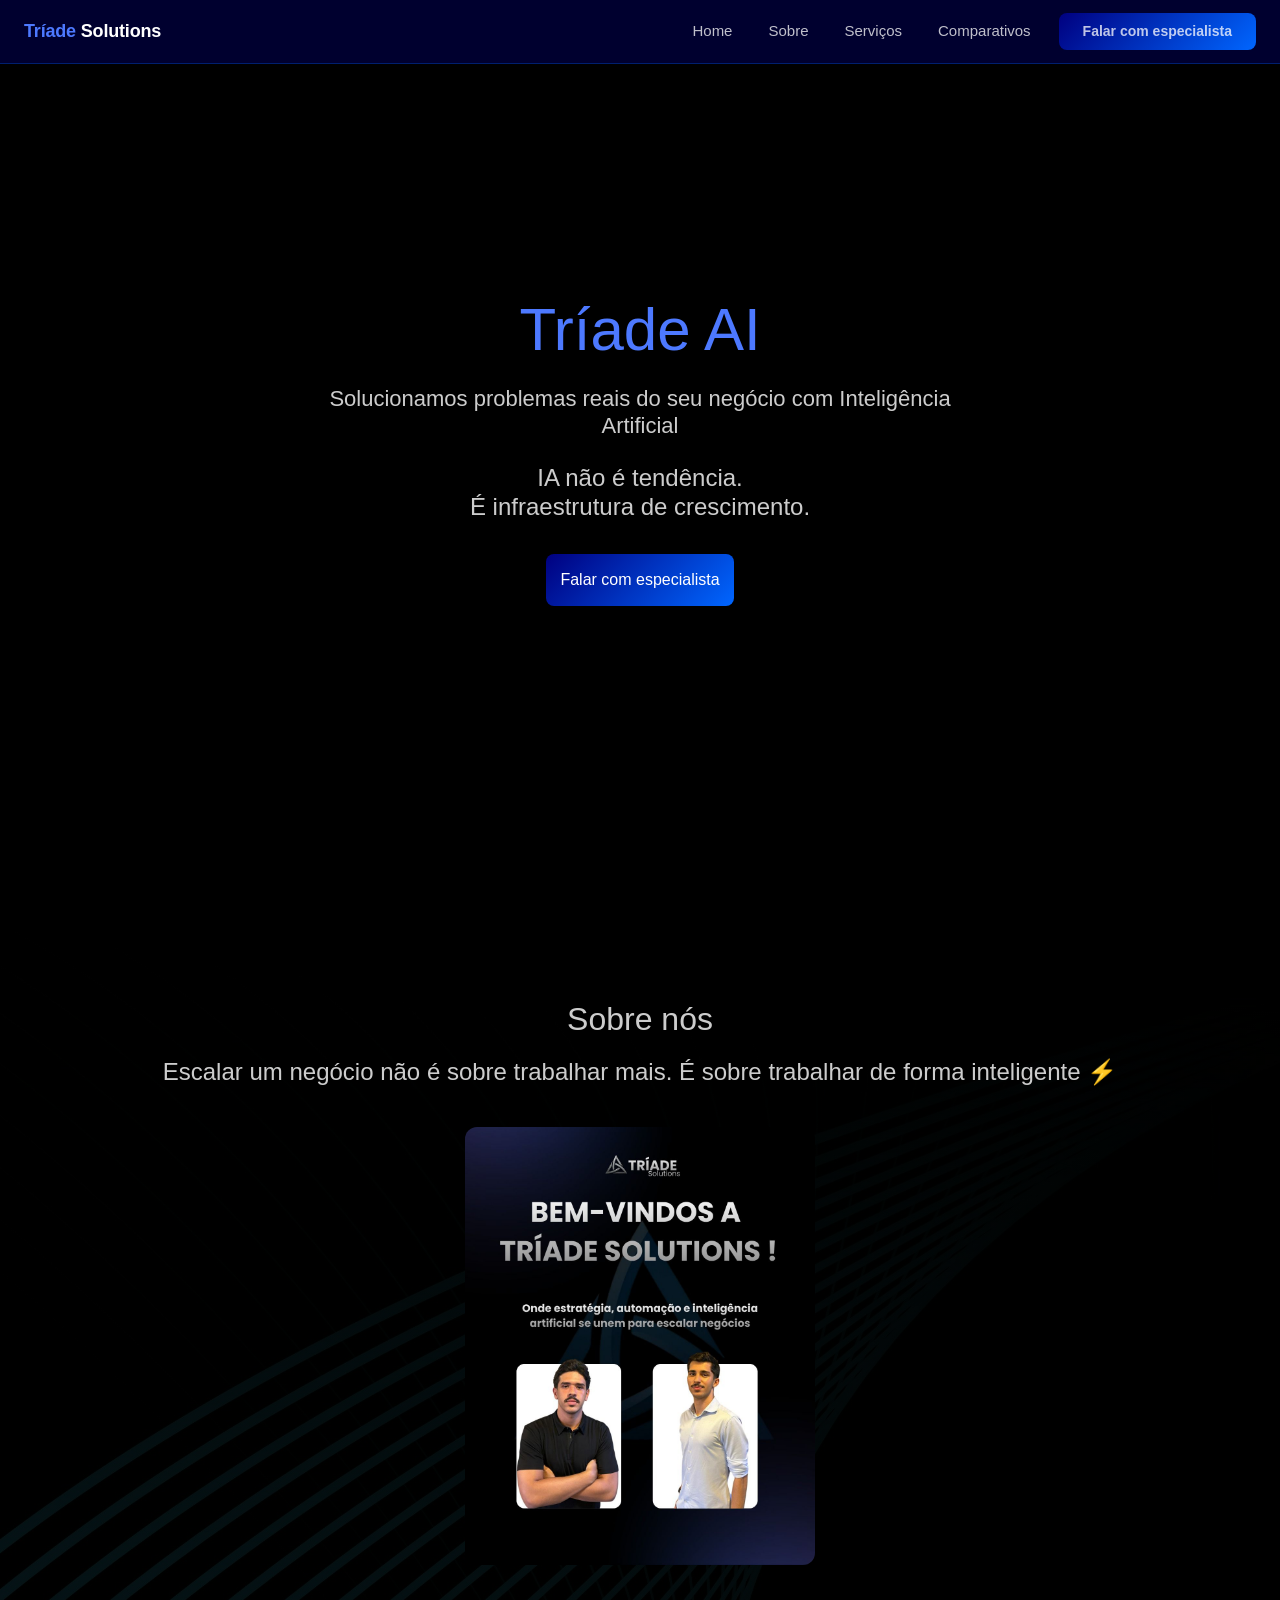
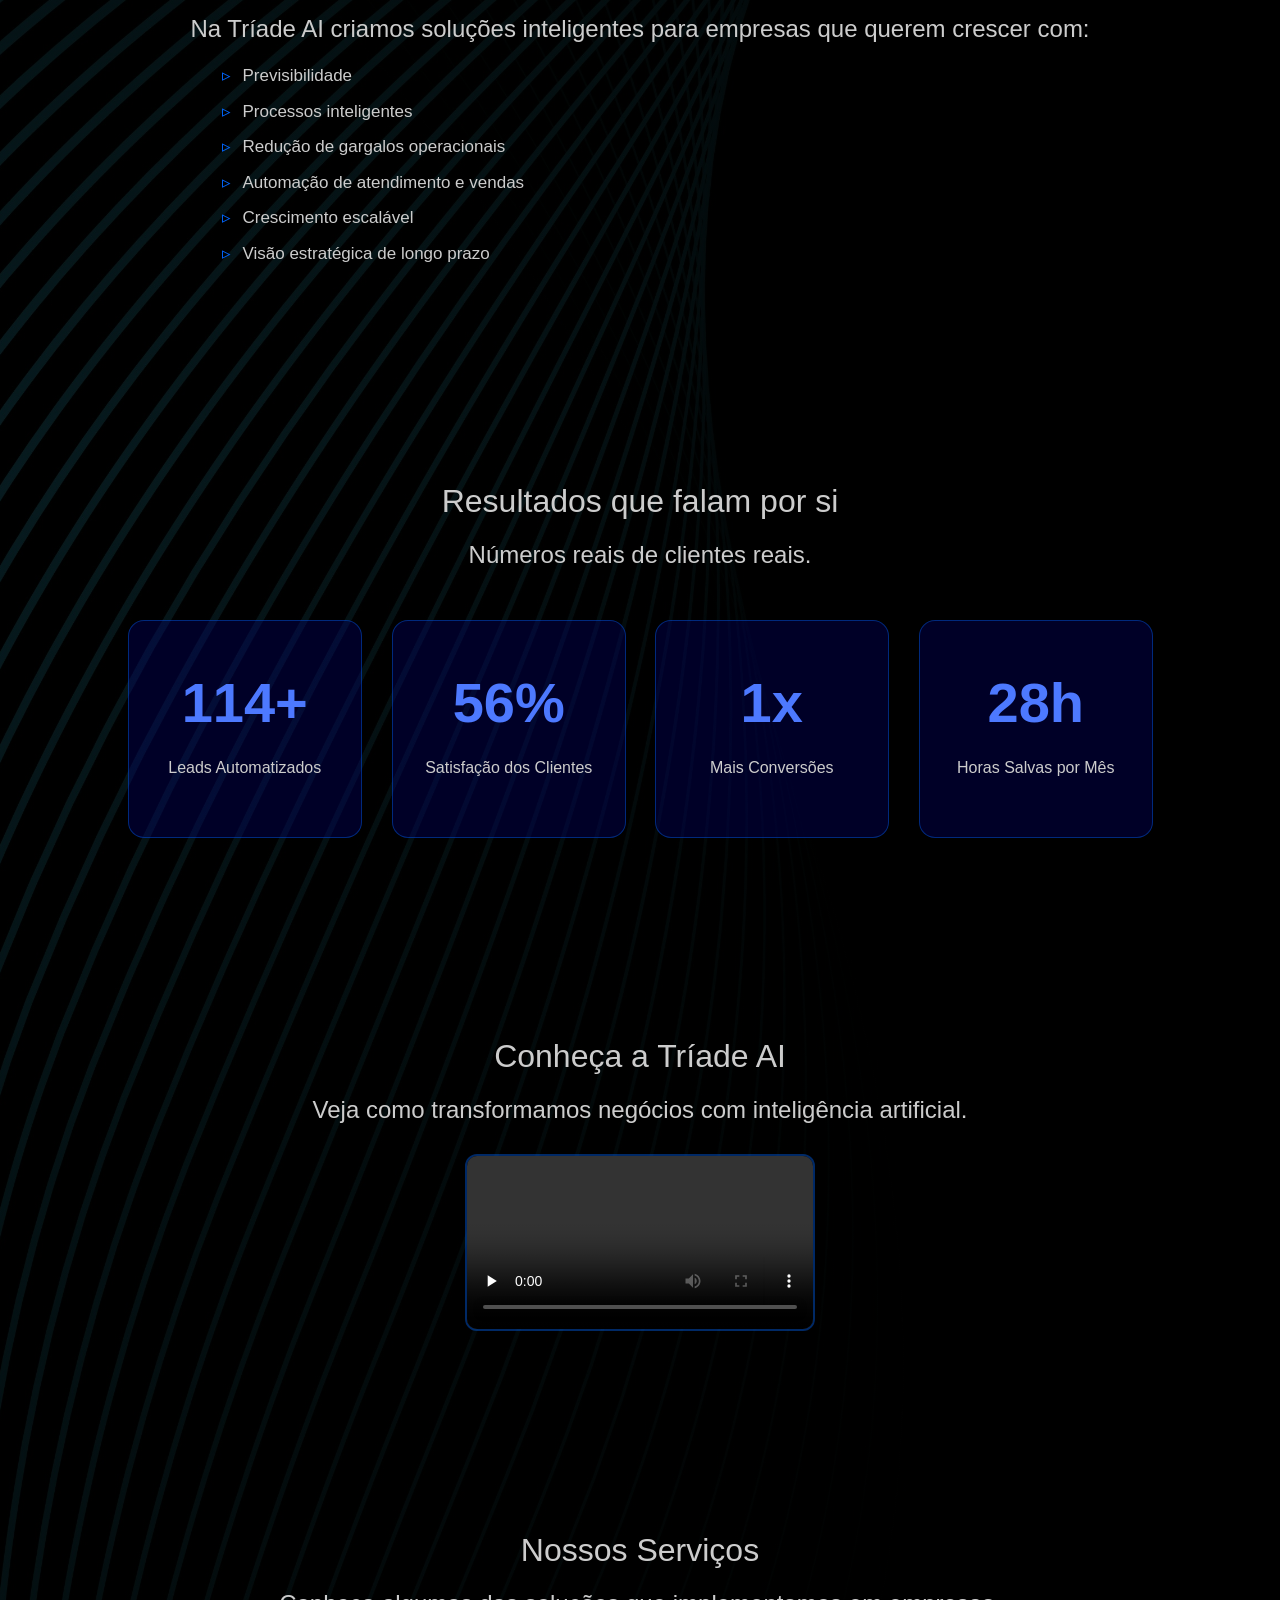
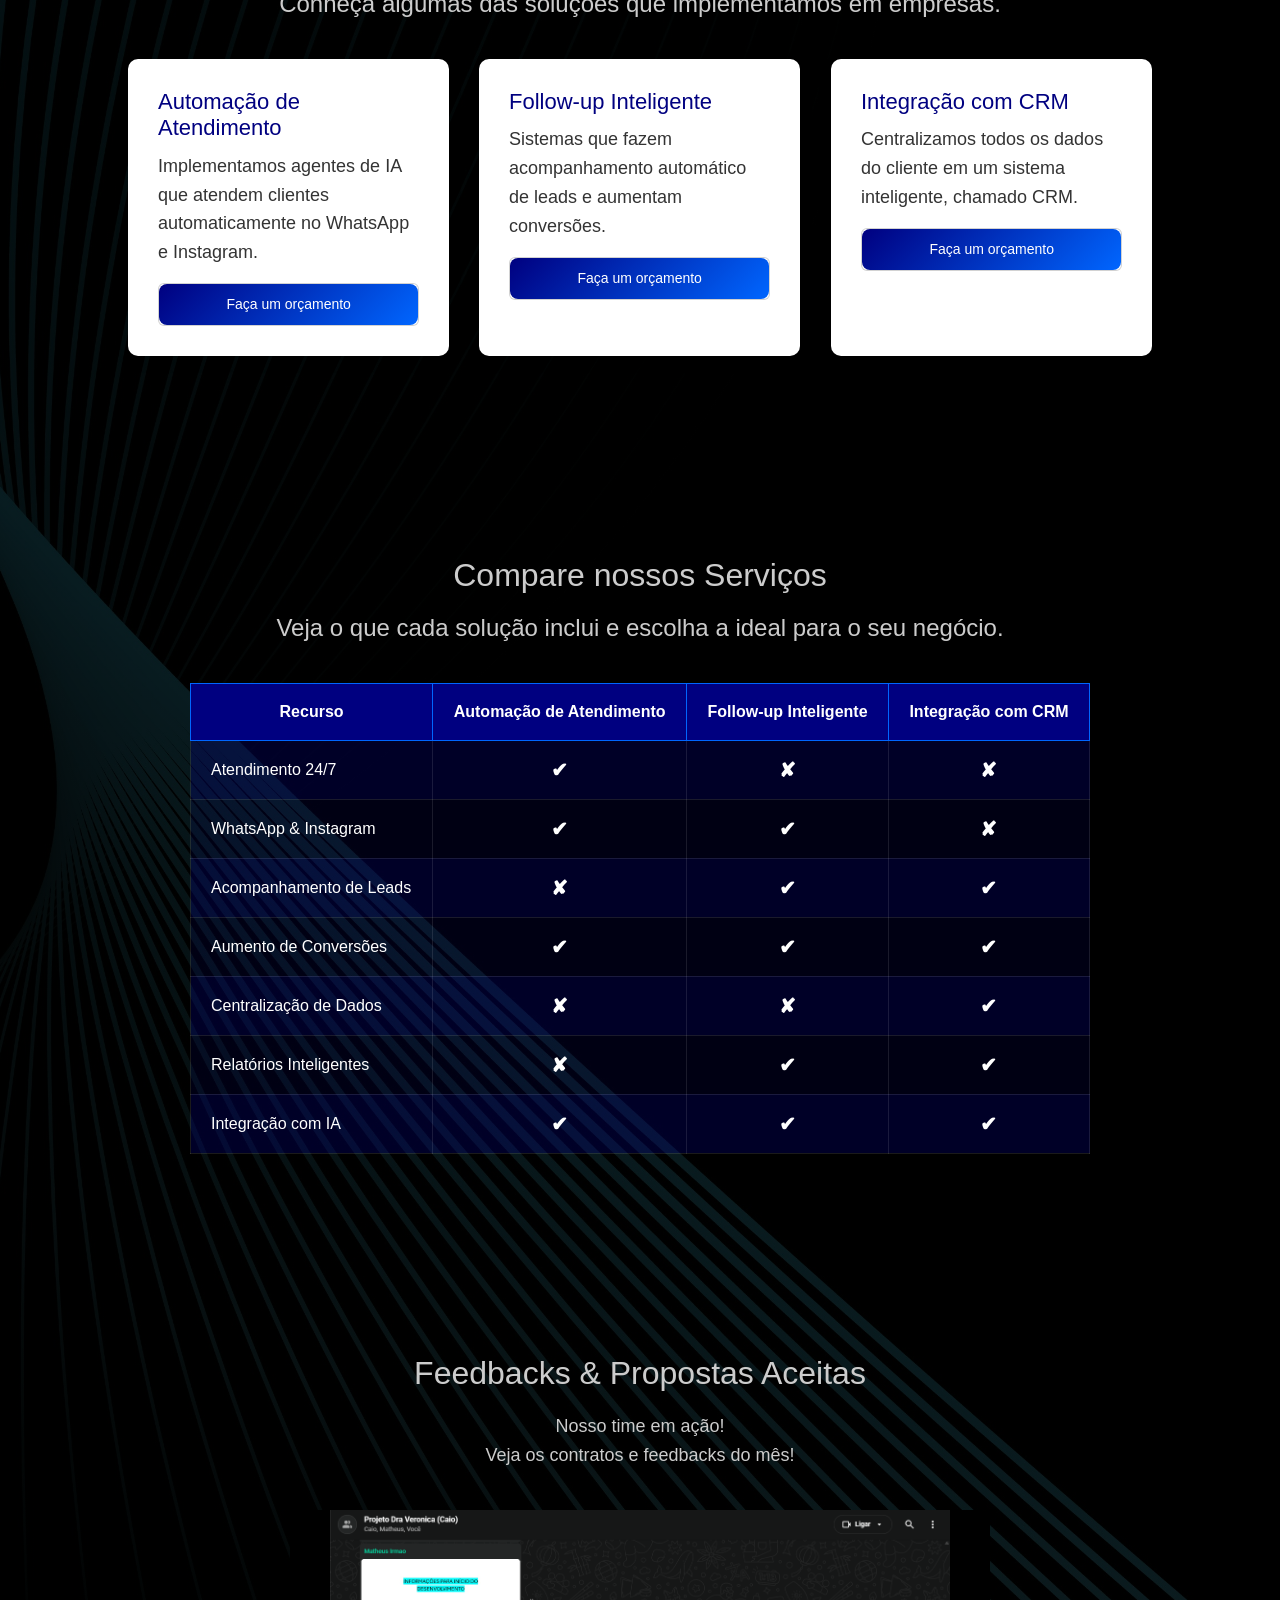
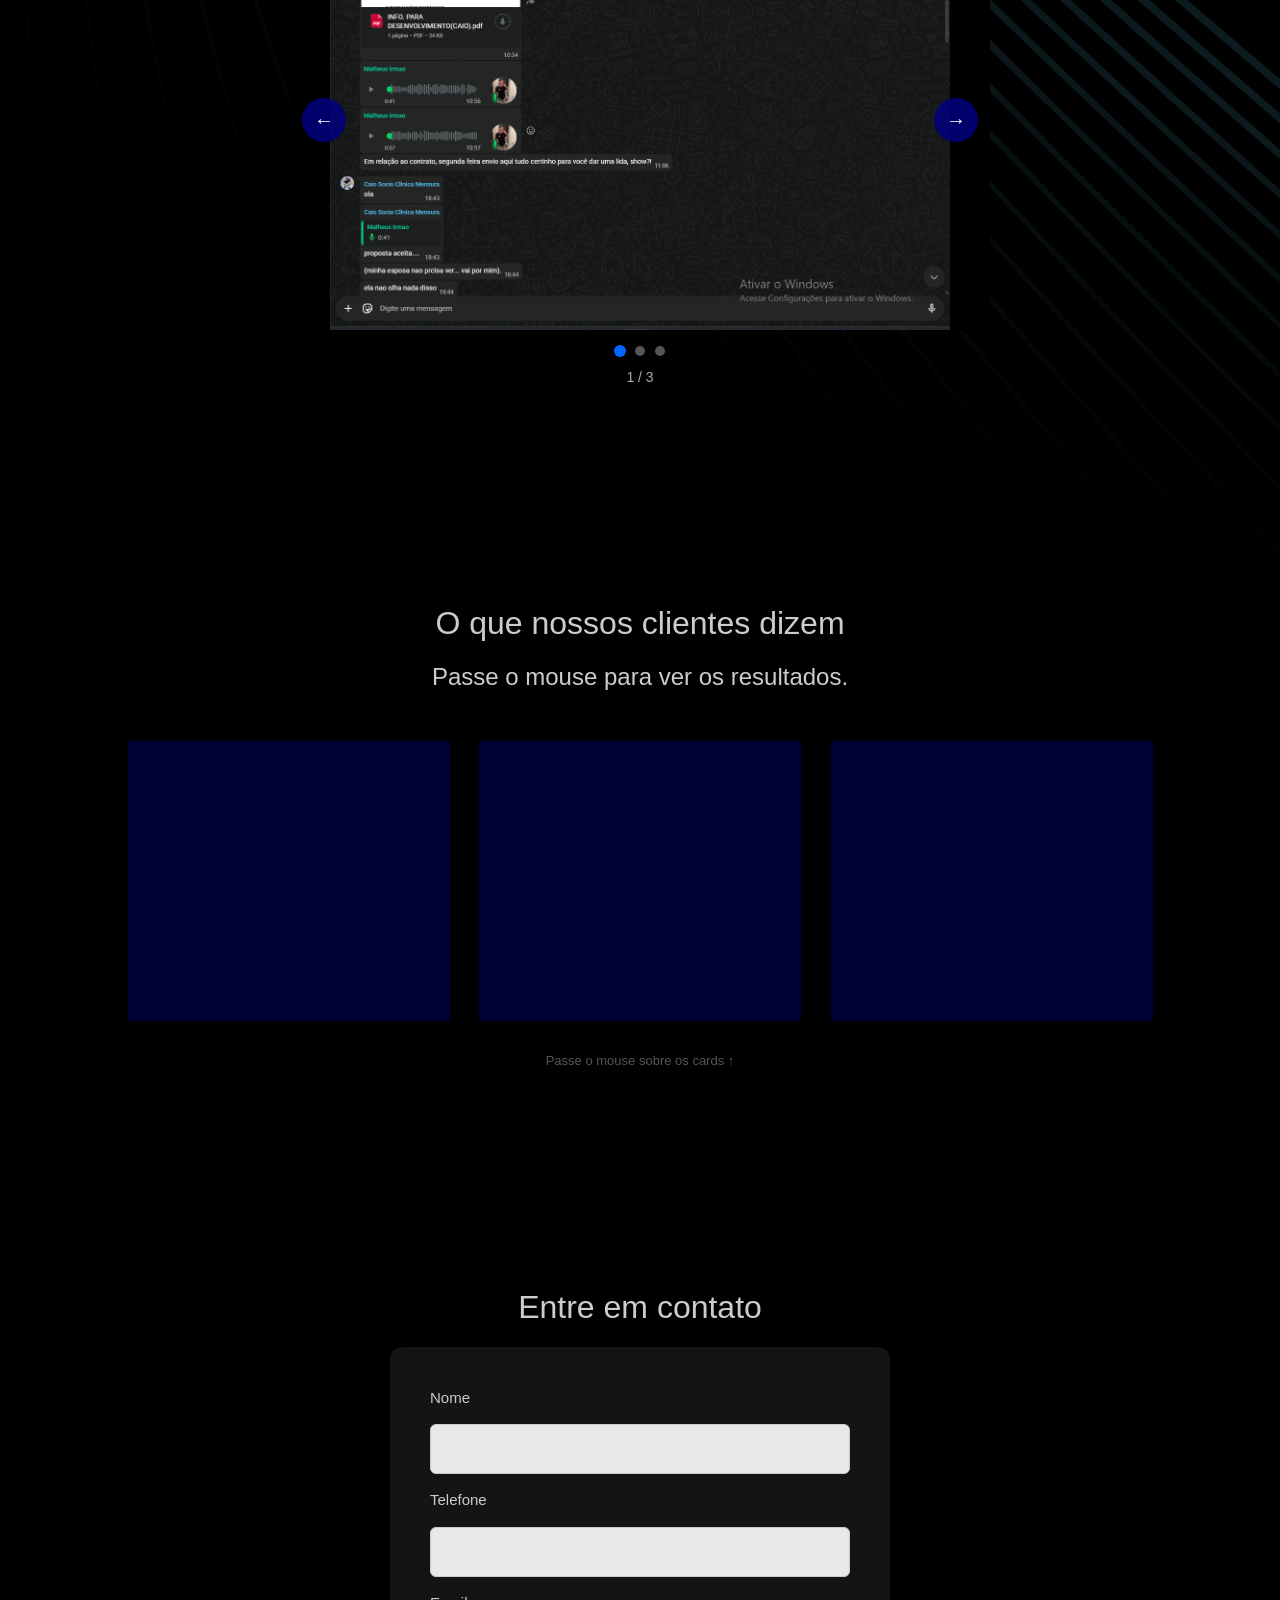
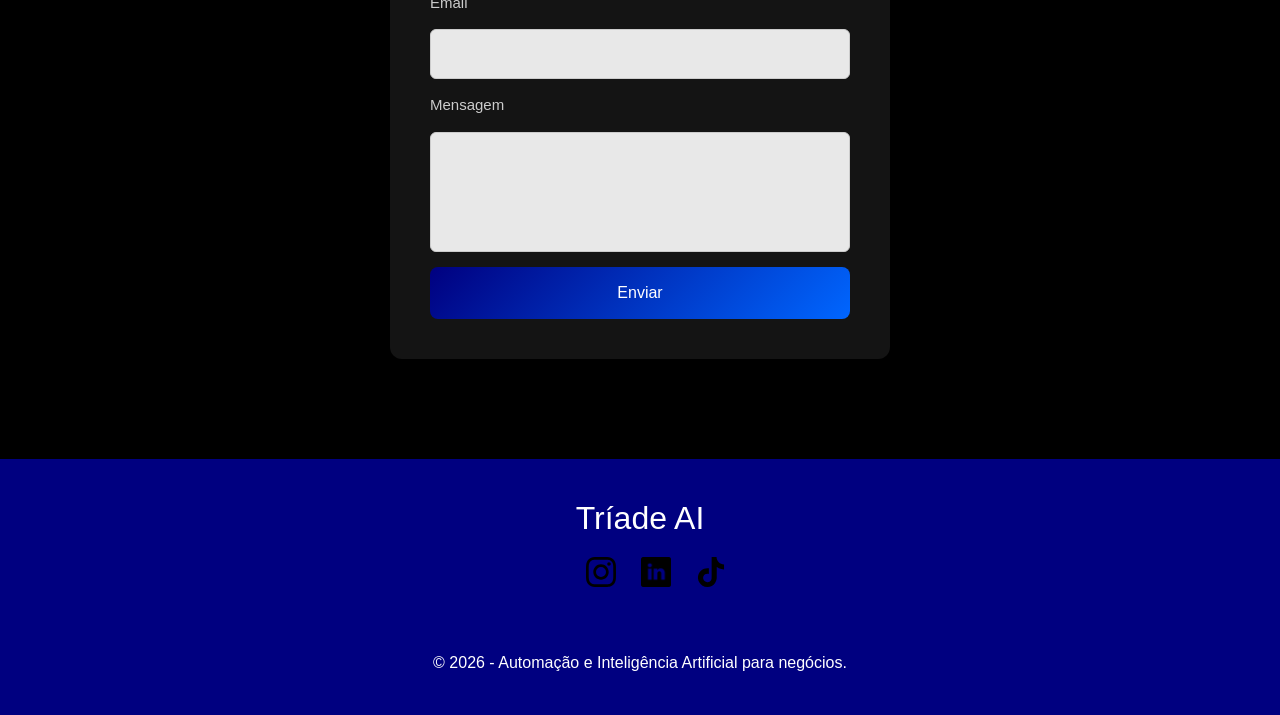
==== commit 5ff47de7: "feat: site Tríade AI com fixes de performance" ====
--- a/index.html
+++ b/index.html
@@ -1,496 +1,495 @@
-<!DOCTYPE html>
-<html lang="pt-BR">
-
-<head>
-    <meta charset="UTF-8">
-    <meta name="viewport" content="width=device-width, initial-scale=1.0">
-    <title>Tríade AI | Automação e Inteligência Artificial para Negócios</title>
-    <link href="https://cdn.jsdelivr.net/npm/bootstrap@5.3.8/dist/css/bootstrap.min.css" rel="stylesheet" integrity="sha384-sRIl4kxILFvY47J16cr9ZwB07vP4J8+LH7qKQnuqkuIAvNWLzeN8tE5YBujZqJLB" crossorigin="anonymous">
-    <link rel="stylesheet" href="index.css">
-</head>
-
-<body>
-
-<!-- =====================
-     NAVBAR
-     ===================== -->
-<header>
-    <nav class="navbar navbar-expand-lg fixed-top navbar-dark" id="mainNavbar">
-        <div class="container-fluid px-4">
-
-            <!-- Brand / Logo -->
-            <a class="navbar-brand" href="#home">
-                <span class="brand-highlight">Tríade</span> Solutions
-            </a>
-
-            <!-- Hamburguer (mobile — direita, Bootstrap padrão) -->
-            <button class="navbar-toggler" type="button"
-                    data-bs-toggle="collapse" data-bs-target="#navbarMain"
-                    aria-controls="navbarMain" aria-expanded="false"
-                    aria-label="Abrir menu de navegação">
-                <span class="navbar-toggler-icon"></span>
-            </button>
-
-            <!-- Links desktop + collapse mobile -->
-            <div class="collapse navbar-collapse" id="navbarMain">
-                <ul class="navbar-nav ms-auto align-items-lg-center gap-lg-1 py-2 py-lg-0">
-                    <li class="nav-item">
-                        <a class="nav-link px-3" href="#home">Home</a>
-                    </li>
-                    <li class="nav-item">
-                        <a class="nav-link px-3" href="#sobre">Sobre</a>
-                    </li>
-                    <li class="nav-item">
-                        <a class="nav-link px-3" href="#servicos">Serviços</a>
-                    </li>
-                    <li class="nav-item">
-                        <a class="nav-link px-3" href="#comparativo">Comparativos</a>
-                    </li>
-                    <li class="nav-item mt-2 mt-lg-0 ms-lg-2">
-                        <a class="nav-link btn-nav-cta px-4 py-2" href="#contato">
-                            Falar com especialista
-                        </a>
-                    </li>
-                </ul>
-            </div>
-
-        </div>
-    </nav>
-</header>
-
-<main>
-
-<!-- HERO SECTION -->
-<section id="home" class="hero">
-    <h1>Tríade AI</h1>
-    <h2>
-        Solucionamos problemas reais do seu negócio com
-        Inteligência Artificial
-    </h2>
-    <h4>
-        IA não é tendência.<br>
-        É infraestrutura de crescimento.
-    </h4>
-    <br>
-    <a href="#contato">
-        <button>Falar com especialista</button>
-    </a>
-</section>
-
-<!-- SOBRE -->
-<section id="sobre">
-    <h2>Sobre nós</h2>
-    <h4>
-        Escalar um negócio não é sobre trabalhar mais.
-        É sobre trabalhar de forma inteligente ⚡
-    </h4>
-    <div class="container-sobre">
-        <img src="triade.jpeg" alt="Equipe Tríade AI">
-        <div class="texto">
-            <h4>
-                Na Tríade AI criamos soluções inteligentes para empresas
-                que querem crescer com:
-            </h4>
-            <ul>
-                <li>Previsibilidade</li>
-                <li>Processos inteligentes</li>
-                <li>Redução de gargalos operacionais</li>
-                <li>Automação de atendimento e vendas</li>
-                <li>Crescimento escalável</li>
-                <li>Visão estratégica de longo prazo</li>
-            </ul>
-        </div>
-    </div>
-</section>
-
-<!-- MÉTRICAS -->
-<!--
-  CARD 1: Métricas Animadas
-  - data-target = número que o contador vai atingir
-  - data-suffix = símbolo que aparece depois do número (+, %, x, h)
-  - O JS observa quando o card entra na tela e dispara a animação
--->
-<section id="metricas">
-    <h2>Resultados que falam por si</h2>
-    <h4>Números reais de clientes reais.</h4>
-    <div class="metricas-grid">
-
-        <div class="metrica-card" data-target="200" data-suffix="+">
-            <span class="metrica-numero">0+</span>
-            <p class="metrica-label">Leads Automatizados</p>
-        </div>
-
-        <div class="metrica-card" data-target="98" data-suffix="%">
-            <span class="metrica-numero">0%</span>
-            <p class="metrica-label">Satisfação dos Clientes</p>
-        </div>
-
-        <div class="metrica-card" data-target="3" data-suffix="x">
-            <span class="metrica-numero">0x</span>
-            <p class="metrica-label">Mais Conversões</p>
-        </div>
-
-        <div class="metrica-card" data-target="50" data-suffix="h">
-            <span class="metrica-numero">0h</span>
-            <p class="metrica-label">Horas Salvas por Mês</p>
-        </div>
-
-    </div>
-</section>
-
-<!-- VÍDEO -->
-<section id="video" class="secao-video">
-    <h2>Conheça a Tríade AI</h2>
-    <h4>Veja como transformamos negócios com inteligência artificial.</h4>
-    <div class="video-wrapper">
-        <video controls preload="none">
-            <source src="./Videoheitor.mp4" type="video/mp4">
-            Seu navegador não suporta esse tipo de vídeo.
-            <track
-                src="legendas.vtt"
-                kind="subtitles"
-                srclang="pt"
-                label="Português"
-                default
-            >
-        </video>
-    </div>
-</section>
-
-<!-- SERVIÇOS -->
-<section id="servicos">
-    <h2>Nossos Serviços</h2>
-    <h4>Conheça algumas das soluções que implementamos em empresas.</h4>
-    <div class="servicos-grid">
-        <div class="servico">
-            <h3>Automação de Atendimento</h3>
-            <p>
-                Implementamos agentes de IA que atendem clientes
-                automaticamente no WhatsApp e Instagram.
-            </p>
-            <div class="card">
-                <a href="#contato" class="btn">Faça um orçamento</a>
-            </div>
-        </div>
-        <div class="servico">
-            <h3>Follow-up Inteligente</h3>
-            <p>
-                Sistemas que fazem acompanhamento automático
-                de leads e aumentam conversões.
-            </p>
-            <div class="card">
-                <a href="#contato" class="btn">Faça um orçamento</a>
-            </div>
-        </div>
-        <div class="servico">
-            <h3>Integração com CRM</h3>
-            <p>
-                Centralizamos todos os dados do cliente
-                em um sistema inteligente, chamado CRM.
-            </p>
-            <div class="card">
-                <a href="#contato" class="btn">Faça um orçamento</a>
-            </div>
-        </div>
-    </div>
-</section>
-
-<!-- TABELA COMPARATIVA -->
-<section id="comparativo">
-    <h2>Compare nossos Serviços</h2>
-    <h4>Veja o que cada solução inclui e escolha a ideal para o seu negócio.</h4>
-    <div class="tabela-wrapper">
-        <table class="tabela-comparativa">
-            <thead>
-                <tr>
-                    <th>Recurso</th>
-                    <th>Automação de Atendimento</th>
-                    <th>Follow-up Inteligente</th>
-                    <th>Integração com CRM</th>
-                </tr>
-            </thead>
-            <tbody>
-                <tr>
-                    <td>Atendimento 24/7</td>
-                    <td class="sim">✔</td>
-                    <td class="nao">✘</td>
-                    <td class="nao">✘</td>
-                </tr>
-                <tr>
-                    <td>WhatsApp & Instagram</td>
-                    <td class="sim">✔</td>
-                    <td class="sim">✔</td>
-                    <td class="nao">✘</td>
-                </tr>
-                <tr>
-                    <td>Acompanhamento de Leads</td>
-                    <td class="nao">✘</td>
-                    <td class="sim">✔</td>
-                    <td class="sim">✔</td>
-                </tr>
-                <tr>
-                    <td>Aumento de Conversões</td>
-                    <td class="sim">✔</td>
-                    <td class="sim">✔</td>
-                    <td class="sim">✔</td>
-                </tr>
-                <tr>
-                    <td>Centralização de Dados</td>
-                    <td class="nao">✘</td>
-                    <td class="nao">✘</td>
-                    <td class="sim">✔</td>
-                </tr>
-                <tr>
-                    <td>Relatórios Inteligentes</td>
-                    <td class="nao">✘</td>
-                    <td class="sim">✔</td>
-                    <td class="sim">✔</td>
-                </tr>
-                <tr>
-                    <td>Integração com IA</td>
-                    <td class="sim">✔</td>
-                    <td class="sim">✔</td>
-                    <td class="sim">✔</td>
-                </tr>
-            </tbody>
-        </table>
-    </div>
-</section>
-
-<!-- FEEDBACKS -->
-<section id="selfie" class="secao-selfie">
-    <h2 class="titulo-selfie">Feedbacks & Propostas Aceitas</h2>
-    <p class="subtitulo-selfie">
-        Nosso time em ação!<br>
-        Veja os contratos e feedbacks do mês!
-    </p>
-    <div class="carousel-wrapper">
-        <div class="carousel-track" id="carouselTrack">
-            <div class="carousel-slide">
-                <img src="PropostaAceita.png" alt="Proposta Aceita">
-            </div>
-            <div class="carousel-slide">
-                <img src="FeedBAckAna.jpeg" alt="Feedback Ana">
-            </div>
-            <div class="carousel-slide">
-                <img src="PropostaCaio.png" alt="Proposta Caio">
-            </div>
-        </div>
-        <div class="arrow arrow-prev" id="prevBtn">&#8592;</div>
-        <div class="arrow arrow-next" id="nextBtn">&#8594;</div>
-    </div>
-    <div class="carousel-dots" id="carouselDots"></div>
-    <p class="carousel-counter" id="carouselCounter">1 / 3</p>
-</section>
-
-<!-- DEPOIMENTOS FLIP -->
-<!--
-  CARD 2: Flip 3D
-  Estrutura de cada card:
-    .flip-card            → container com perspective (cria profundidade 3D)
-    .flip-card-inner      → peça que GIRA (tem frente e verso colados)
-    .flip-card-front      → face visível normalmente
-    .flip-card-back       → face escondida (rotacionada 180° no CSS)
-
-  No hover, .flip-card-inner rotaciona 180° e o verso aparece.
--->
-<section id="depoimentos">
-    <h2>O que nossos clientes dizem</h2>
-    <h4>Passe o mouse para ver os resultados.</h4>
-    <div class="depoimentos-grid">
-
-        <div class="flip-card">
-            <div class="flip-card-inner">
-                <div class="flip-card-front">
-                    <span class="cliente-inicial">A</span>
-                    <p class="cliente-nome">Ana Clara</p>
-                    <p class="cliente-cargo">Empresária · E-commerce</p>
-                </div>
-                <div class="flip-card-back">
-                    <p class="depo-quote">"A automação do atendimento transformou meu negócio. Respondo clientes 24h sem precisar estar online."</p>
-                    <p class="depo-resultado">↑ 3x mais vendas em 60 dias</p>
-                </div>
-            </div>
-        </div>
-
-        <div class="flip-card">
-            <div class="flip-card-inner">
-                <div class="flip-card-front">
-                    <span class="cliente-inicial">C</span>
-                    <p class="cliente-nome">Caio Mendes</p>
-                    <p class="cliente-cargo">Gestor · Clínica Médica</p>
-                </div>
-                <div class="flip-card-back">
-                    <p class="depo-quote">"O follow-up inteligente recuperou leads que eu achava perdidos. ROI absurdo no primeiro mês."</p>
-                    <p class="depo-resultado">↑ 40% de aumento em conversões</p>
-                </div>
-            </div>
-        </div>
-
-        <div class="flip-card">
-            <div class="flip-card-inner">
-                <div class="flip-card-front">
-                    <span class="cliente-inicial">R</span>
-                    <p class="cliente-nome">Rafael Costa</p>
-                    <p class="cliente-cargo">CEO · Imobiliária</p>
-                </div>
-                <div class="flip-card-back">
-                    <p class="depo-quote">"O CRM integrado com IA centralizou tudo. Minha equipe parou de perder informações de clientes."</p>
-                    <p class="depo-resultado">↑ 50h salvas por mês</p>
-                </div>
-            </div>
-        </div>
-
-    </div>
-    <p class="flip-hint">Passe o mouse sobre os cards ↑</p>
-</section>
-
-<!-- CONTATO -->
-<section id="contato">
-    <h2>Entre em contato</h2>
-    <form action="https://formsubmit.co/heitorolmo2006@gmail.com" method="POST" target="_blank">
-        <label for="nome">Nome</label>
-        <input type="text" id="nome" name="nome" required>
-
-        <label for="telefone">Telefone</label>
-        <input type="tel" id="telefone" name="telefone" required>
-
-        <label for="email">Email</label>
-        <input type="email" id="email" name="email" required>
-
-        <label for="mensagem">Mensagem</label>
-        <textarea id="mensagem" name="mensagem" required></textarea>
-
-        <button type="submit">Enviar</button>
-    </form>
-</section>
-
-</main>
-
-<!-- FOOTER -->
-<footer>
-    <h2>Tríade AI</h2>
-    <ul class="redes">
-        <li>
-            <a href="https://instagram.com/triadesolutions.ai" target="_blank">
-                <img src="instagram.svg" alt="Instagram">
-            </a>
-        </li>
-        <li>
-            <a href="#" target="_blank">
-                <img src="linkedin (1).png" alt="LinkedIn">
-            </a>
-        </li>
-        <li>
-            <a href="#" target="_blank">
-                <img src="tiktok.svg" alt="TikTok">
-            </a>
-        </li>
-    </ul>
-    <br><br>
-    © 2026 - Automação e Inteligência Artificial para negócios.
-</footer>
-
-<!-- Carousel -->
-<script>
-    const track = document.getElementById('carouselTrack');
-    const total = track.children.length;
-    const dotsEl = document.getElementById('carouselDots');
-    const counter = document.getElementById('carouselCounter');
-    let current = 0;
-
-    for (let i = 0; i < total; i++) {
-        const d = document.createElement('div');
-        d.className = 'dot' + (i === 0 ? ' active' : '');
-        d.onclick = () => goTo(i);
-        dotsEl.appendChild(d);
-    }
-
-    function goTo(n) {
-        current = (n + total) % total;
-        track.style.transform = `translateX(-${current * 100}%)`;
-        document.querySelectorAll('.dot').forEach((d, i) =>
-            d.classList.toggle('active', i === current)
-        );
-        counter.textContent = `${current + 1} / ${total}`;
-    }
-
-    document.getElementById('prevBtn').onclick = () => goTo(current - 1);
-    document.getElementById('nextBtn').onclick = () => goTo(current + 1);
-</script>
-
-<!-- CONTADOR ANIMADO (Card 1 - Métricas) -->
-<script>
-    /*
-     * animarContador(el, target, suffix)
-     *   el      = elemento <span> onde o número aparece
-     *   target  = número final (lido do data-target do card)
-     *   suffix  = símbolo final (lido do data-suffix do card)
-     *
-     * Lógica: divide o número em ~112 passos (1800ms / 16ms por frame)
-     * e atualiza o texto a cada 16ms (~60fps) até chegar no target.
-     */
-    function animarContador(el, target, suffix) {
-        let atual = 0;
-        const duracao = 1800;           // duração total em ms
-        const passo = target / (duracao / 16); // quanto soma por frame
-
-        const timer = setInterval(() => {
-            atual += passo;
-            if (atual >= target) {
-                atual = target;
-                clearInterval(timer); // para quando chega no final
-            }
-            el.textContent = Math.floor(atual) + suffix;
-        }, 16);
-    }
-
-    /*
-     * IntersectionObserver: monitora quando um elemento entra na viewport.
-     * threshold: 0.5 = dispara quando 50% do card está visível.
-     * data-animado: flag para não repetir a animação se o usuário rolar de volta.
-     */
-    const observerMetricas = new IntersectionObserver((entries) => {
-        entries.forEach(entry => {
-            if (entry.isIntersecting && !entry.target.dataset.animado) {
-                entry.target.dataset.animado = 'true'; // marca como animado
-                const el = entry.target.querySelector('.metrica-numero');
-                const target = parseInt(entry.target.dataset.target);
-                const suffix = entry.target.dataset.suffix;
-                animarContador(el, target, suffix);
-            }
-        });
-    }, { threshold: 0.5 });
-
-    // Aplica o observer em todos os cards de métrica
-    document.querySelectorAll('.metrica-card').forEach(card => {
-        observerMetricas.observe(card);
-    });
-</script>
-
-<!-- Navbar: efeito scroll + fechar menu mobile ao clicar em link -->
-<script>
-    let ticking = false;
-    window.addEventListener('scroll', () => {
-        if (!ticking) {
-            requestAnimationFrame(() => {
-                document.getElementById('mainNavbar')
-                    .classList.toggle('scrolled', window.scrollY > 20);
-                ticking = false;
-            });
-            ticking = true;
-        }
-    });
-
-    document.querySelectorAll('#navbarMain .nav-link').forEach(link => {
-        link.addEventListener('click', () => {
-            const collapseEl = document.getElementById('navbarMain');
-            const bsCollapse = bootstrap.Collapse.getInstance(collapseEl);
-            if (bsCollapse) bsCollapse.hide();
-        });
-    });
-</script>
-
-<script src="https://cdn.jsdelivr.net/npm/bootstrap@5.3.8/dist/js/bootstrap.bundle.min.js" integrity="sha384-FKyoEForCGlyvwx9Hj09JcYn3nv7wiPVlz7YYwJrWVcXK/BmnVDxM+D2scQbITxI" crossorigin="anonymous"></script>
-</body>
-</html>
+<!DOCTYPE html>
+<html lang="pt-BR">
+
+<head>
+    <meta charset="UTF-8">
+    <meta name="viewport" content="width=device-width, initial-scale=1.0">
+    <title>Tríade AI | Automação e Inteligência Artificial para Negócios</title>
+    <link href="https://cdn.jsdelivr.net/npm/bootstrap@5.3.8/dist/css/bootstrap.min.css" rel="stylesheet" integrity="sha384-sRIl4kxILFvY47J16cr9ZwB07vP4J8+LH7qKQnuqkuIAvNWLzeN8tE5YBujZqJLB" crossorigin="anonymous">
+    <link rel="stylesheet" href="index.css">
+</head>
+
+<body>
+
+<!-- =====================
+     NAVBAR
+     ===================== -->
+<header>
+    <nav class="navbar navbar-expand-lg fixed-top navbar-dark" id="mainNavbar">
+        <div class="container-fluid px-4">
+
+            <!-- Brand / Logo -->
+            <a class="navbar-brand" href="#home">
+                <span class="brand-highlight">Tríade</span> Solutions
+            </a>
+
+            <!-- Hamburguer (mobile — direita, Bootstrap padrão) -->
+            <button class="navbar-toggler" type="button"
+                    data-bs-toggle="collapse" data-bs-target="#navbarMain"
+                    aria-controls="navbarMain" aria-expanded="false"
+                    aria-label="Abrir menu de navegação">
+                <span class="navbar-toggler-icon"></span>
+            </button>
+
+            <!-- Links desktop + collapse mobile -->
+            <div class="collapse navbar-collapse" id="navbarMain">
+                <ul class="navbar-nav ms-auto align-items-lg-center gap-lg-1 py-2 py-lg-0">
+                    <li class="nav-item">
+                        <a class="nav-link px-3" href="#home">Home</a>
+                    </li>
+                    <li class="nav-item">
+                        <a class="nav-link px-3" href="#sobre">Sobre</a>
+                    </li>
+                    <li class="nav-item">
+                        <a class="nav-link px-3" href="#servicos">Serviços</a>
+                    </li>
+                    <li class="nav-item">
+                        <a class="nav-link px-3" href="#comparativo">Comparativos</a>
+                    </li>
+                    <li class="nav-item mt-2 mt-lg-0 ms-lg-2">
+                        <a class="nav-link btn-nav-cta px-4 py-2" href="#contato">
+                            Falar com especialista
+                        </a>
+                    </li>
+                </ul>
+            </div>
+
+        </div>
+    </nav>
+</header>
+
+<main>
+
+<!-- HERO SECTION -->
+<section id="home" class="hero">
+    <h1>Tríade AI</h1>
+    <h2>
+        Solucionamos problemas reais do seu negócio com
+        Inteligência Artificial
+    </h2>
+    <h4>
+        IA não é tendência.<br>
+        É infraestrutura de crescimento.
+    </h4>
+    <br>
+    <a href="#contato">
+        <button>Falar com especialista</button>
+    </a>
+</section>
+
+<!-- SOBRE -->
+<section id="sobre">
+    <h2>Sobre nós</h2>
+    <h4>
+        Escalar um negócio não é sobre trabalhar mais.
+        É sobre trabalhar de forma inteligente ⚡
+    </h4>
+    <div class="container-sobre">
+        <img src="triade.jpeg" alt="Equipe Tríade AI">
+        <div class="texto">
+            <h4>
+                Na Tríade AI criamos soluções inteligentes para empresas
+                que querem crescer com:
+            </h4>
+            <ul>
+                <li>Previsibilidade</li>
+                <li>Processos inteligentes</li>
+                <li>Redução de gargalos operacionais</li>
+                <li>Automação de atendimento e vendas</li>
+                <li>Crescimento escalável</li>
+                <li>Visão estratégica de longo prazo</li>
+            </ul>
+        </div>
+    </div>
+</section>
+
+<!-- MÉTRICAS -->
+<!--
+  CARD 1: Métricas Animadas
+  - data-target = número que o contador vai atingir
+  - data-suffix = símbolo que aparece depois do número (+, %, x, h)
+  - O JS observa quando o card entra na tela e dispara a animação
+-->
+<section id="metricas">
+    <h2>Resultados que falam por si</h2>
+    <h4>Números reais de clientes reais.</h4>
+    <div class="metricas-grid">
+
+        <div class="metrica-card" data-target="200" data-suffix="+">
+            <span class="metrica-numero">0+</span>
+            <p class="metrica-label">Leads Automatizados</p>
+        </div>
+
+        <div class="metrica-card" data-target="98" data-suffix="%">
+            <span class="metrica-numero">0%</span>
+            <p class="metrica-label">Satisfação dos Clientes</p>
+        </div>
+
+        <div class="metrica-card" data-target="3" data-suffix="x">
+            <span class="metrica-numero">0x</span>
+            <p class="metrica-label">Mais Conversões</p>
+        </div>
+
+        <div class="metrica-card" data-target="50" data-suffix="h">
+            <span class="metrica-numero">0h</span>
+            <p class="metrica-label">Horas Salvas por Mês</p>
+        </div>
+
+    </div>
+</section>
+
+<!-- VÍDEO -->
+<section id="video" class="secao-video">
+    <h2>Conheça a Tríade AI</h2>
+    <h4>Veja como transformamos negócios com inteligência artificial.</h4>
+    <div class="video-wrapper">
+        <video controls preload="none">
+            <source src="./Videoheitor.mp4" type="video/mp4">
+            Seu navegador não suporta esse tipo de vídeo.
+            <track
+                src="legendas.vtt"
+                kind="subtitles"
+                srclang="pt"
+                label="Português"
+                default
+            >
+        </video>
+    </div>
+</section>
+
+<!-- SERVIÇOS -->
+<section id="servicos">
+    <h2>Nossos Serviços</h2>
+    <h4>Conheça algumas das soluções que implementamos em empresas.</h4>
+    <div class="servicos-grid">
+        <div class="servico">
+            <h3>Automação de Atendimento</h3>
+            <p>
+                Implementamos agentes de IA que atendem clientes
+                automaticamente no WhatsApp e Instagram.
+            </p>
+            <div class="card">
+                <a href="#contato" class="btn">Faça um orçamento</a>
+            </div>
+        </div>
+        <div class="servico">
+            <h3>Follow-up Inteligente</h3>
+            <p>
+                Sistemas que fazem acompanhamento automático
+                de leads e aumentam conversões.
+            </p>
+            <div class="card">
+                <a href="#contato" class="btn">Faça um orçamento</a>
+            </div>
+        </div>
+        <div class="servico">
+            <h3>Integração com CRM</h3>
+            <p>
+                Centralizamos todos os dados do cliente
+                em um sistema inteligente, chamado CRM.
+            </p>
+            <div class="card">
+                <a href="#contato" class="btn">Faça um orçamento</a>
+            </div>
+        </div>
+    </div>
+</section>
+
+<!-- TABELA COMPARATIVA -->
+<section id="comparativo">
+    <h2>Compare nossos Serviços</h2>
+    <h4>Veja o que cada solução inclui e escolha a ideal para o seu negócio.</h4>
+    <div class="tabela-wrapper">
+        <table class="tabela-comparativa">
+            <thead>
+                <tr>
+                    <th>Recurso</th>
+                    <th>Automação de Atendimento</th>
+                    <th>Follow-up Inteligente</th>
+                    <th>Integração com CRM</th>
+                </tr>
+            </thead>
+            <tbody>
+                <tr>
+                    <td>Atendimento 24/7</td>
+                    <td class="sim">✔</td>
+                    <td class="nao">✘</td>
+                    <td class="nao">✘</td>
+                </tr>
+                <tr>
+                    <td>WhatsApp & Instagram</td>
+                    <td class="sim">✔</td>
+                    <td class="sim">✔</td>
+                    <td class="nao">✘</td>
+                </tr>
+                <tr>
+                    <td>Acompanhamento de Leads</td>
+                    <td class="nao">✘</td>
+                    <td class="sim">✔</td>
+                    <td class="sim">✔</td>
+                </tr>
+                <tr>
+                    <td>Aumento de Conversões</td>
+                    <td class="sim">✔</td>
+                    <td class="sim">✔</td>
+                    <td class="sim">✔</td>
+                </tr>
+                <tr>
+                    <td>Centralização de Dados</td>
+                    <td class="nao">✘</td>
+                    <td class="nao">✘</td>
+                    <td class="sim">✔</td>
+                </tr>
+                <tr>
+                    <td>Relatórios Inteligentes</td>
+                    <td class="nao">✘</td>
+                    <td class="sim">✔</td>
+                    <td class="sim">✔</td>
+                </tr>
+                <tr>
+                    <td>Integração com IA</td>
+                    <td class="sim">✔</td>
+                    <td class="sim">✔</td>
+                    <td class="sim">✔</td>
+                </tr>
+            </tbody>
+        </table>
+    </div>
+</section>
+
+<!-- FEEDBACKS -->
+<section id="selfie" class="secao-selfie">
+    <h2 class="titulo-selfie">Feedbacks & Propostas Aceitas</h2>
+    <p class="subtitulo-selfie">
+        Nosso time em ação!<br>
+        Veja os contratos e feedbacks do mês!
+    </p>
+    <div class="carousel-wrapper">
+        <div class="carousel-track" id="carouselTrack">
+            <div class="carousel-slide">
+                <img src="PropostaAceita.png" alt="Proposta Aceita">
+            </div>
+            <div class="carousel-slide">
+                <img src="FeedBAckAna.jpeg" alt="Feedback Ana">
+            </div>
+            <div class="carousel-slide">
+                <img src="PropostaCaio.png" alt="Proposta Caio">
+            </div>
+        </div>
+        <div class="arrow arrow-prev" id="prevBtn">&#8592;</div>
+        <div class="arrow arrow-next" id="nextBtn">&#8594;</div>
+    </div>
+    <div class="carousel-dots" id="carouselDots"></div>
+    <p class="carousel-counter" id="carouselCounter">1 / 3</p>
+</section>
+
+<!-- DEPOIMENTOS FLIP -->
+<!--
+  CARD 2: Flip 3D
+  Estrutura de cada card:
+    .flip-card            → container com perspective (cria profundidade 3D)
+    .flip-card-inner      → peça que GIRA (tem frente e verso colados)
+    .flip-card-front      → face visível normalmente
+    .flip-card-back       → face escondida (rotacionada 180° no CSS)
+
+  No hover, .flip-card-inner rotaciona 180° e o verso aparece.
+-->
+<section id="depoimentos">
+    <h2>O que nossos clientes dizem</h2>
+    <h4>Passe o mouse para ver os resultados.</h4>
+    <div class="depoimentos-grid">
+
+        <div class="flip-card">
+            <div class="flip-card-inner">
+                <div class="flip-card-front">
+                    <span class="cliente-inicial">A</span>
+                    <p class="cliente-nome">Ana Clara</p>
+                    <p class="cliente-cargo">Empresária · E-commerce</p>
+                </div>
+                <div class="flip-card-back">
+                    <p class="depo-quote">"A automação do atendimento transformou meu negócio. Respondo clientes 24h sem precisar estar online."</p>
+                    <p class="depo-resultado">↑ 3x mais vendas em 60 dias</p>
+                </div>
+            </div>
+        </div>
+
+        <div class="flip-card">
+            <div class="flip-card-inner">
+                <div class="flip-card-front">
+                    <span class="cliente-inicial">C</span>
+                    <p class="cliente-nome">Caio Mendes</p>
+                    <p class="cliente-cargo">Gestor · Clínica Médica</p>
+                </div>
+                <div class="flip-card-back">
+                    <p class="depo-quote">"O follow-up inteligente recuperou leads que eu achava perdidos. ROI absurdo no primeiro mês."</p>
+                    <p class="depo-resultado">↑ 40% de aumento em conversões</p>
+                </div>
+            </div>
+        </div>
+
+        <div class="flip-card">
+            <div class="flip-card-inner">
+                <div class="flip-card-front">
+                    <span class="cliente-inicial">R</span>
+                    <p class="cliente-nome">Rafael Costa</p>
+                    <p class="cliente-cargo">CEO · Imobiliária</p>
+                </div>
+                <div class="flip-card-back">
+                    <p class="depo-quote">"O CRM integrado com IA centralizou tudo. Minha equipe parou de perder informações de clientes."</p>
+                    <p class="depo-resultado">↑ 50h salvas por mês</p>
+                </div>
+            </div>
+        </div>
+
+    </div>
+    <p class="flip-hint">Passe o mouse sobre os cards ↑</p>
+</section>
+
+<!-- CONTATO -->
+<section id="contato">
+    <h2>Entre em contato</h2>
+    <form action="https://formsubmit.co/heitorolmo2006@gmail.com" method="POST" target="_blank">
+        <label for="nome">Nome</label>
+        <input type="text" id="nome" name="nome" required>
+
+        <label for="telefone">Telefone</label>
+        <input type="tel" id="telefone" name="telefone" required>
+
+        <label for="email">Email</label>
+        <input type="email" id="email" name="email" required>
+
+        <label for="mensagem">Mensagem</label>
+        <textarea id="mensagem" name="mensagem" required></textarea>
+
+        <button type="submit">Enviar</button>
+    </form>
+</section>
+
+</main>
+
+<!-- FOOTER -->
+<footer>
+    <h2>Tríade AI</h2>
+    <ul class="redes">
+        <li>
+            <a href="https://instagram.com/triadesolutions.ai" target="_blank">
+                <img src="instagram.svg" alt="Instagram">
+            </a>
+        </li>
+        <li>
+            <a href="#" target="_blank">
+                <img src="linkedin (1).png" alt="LinkedIn">
+            </a>
+        </li>
+        <li>
+            <a href="#" target="_blank">
+                <img src="tiktok.svg" alt="TikTok">
+            </a>
+        </li>
+    </ul>
+    <br><br>
+    © 2026 - Automação e Inteligência Artificial para negócios.
+</footer>
+
+<!-- Carousel -->
+<script>
+    const track = document.getElementById('carouselTrack');
+    const total = track.children.length;
+    const dotsEl = document.getElementById('carouselDots');
+    const counter = document.getElementById('carouselCounter');
+    let current = 0;
+
+    for (let i = 0; i < total; i++) {
+        const d = document.createElement('div');
+        d.className = 'dot' + (i === 0 ? ' active' : '');
+        d.onclick = () => goTo(i);
+        dotsEl.appendChild(d);
+    }
+
+    function goTo(n) {
+        current = (n + total) % total;
+        track.style.transform = `translateX(-${current * 100}%)`;
+        document.querySelectorAll('.dot').forEach((d, i) =>
+            d.classList.toggle('active', i === current)
+        );
+        counter.textContent = `${current + 1} / ${total}`;
+    }
+
+    document.getElementById('prevBtn').onclick = () => goTo(current - 1);
+    document.getElementById('nextBtn').onclick = () => goTo(current + 1);
+</script>
+
+<!-- CONTADOR ANIMADO (Card 1 - Métricas) -->
+<script>
+    /*
+     * animarContador(el, target, suffix)
+     *   el      = elemento <span> onde o número aparece
+     *   target  = número final (lido do data-target do card)
+     *   suffix  = símbolo final (lido do data-suffix do card)
+     *
+     * Lógica: divide o número em ~112 passos (1800ms / 16ms por frame)
+     * e atualiza o texto a cada 16ms (~60fps) até chegar no target.
+     */
+    function animarContador(el, target, suffix) {
+        const duracao = 1800;
+        let inicio = null;
+
+        function step(ts) {
+            if (!inicio) inicio = ts;
+            const progresso = Math.min((ts - inicio) / duracao, 1);
+            el.textContent = Math.floor(progresso * target) + suffix;
+            if (progresso < 1) requestAnimationFrame(step);
+        }
+
+        requestAnimationFrame(step);
+    }
+
+    /*
+     * IntersectionObserver: monitora quando um elemento entra na viewport.
+     * threshold: 0.5 = dispara quando 50% do card está visível.
+     * data-animado: flag para não repetir a animação se o usuário rolar de volta.
+     */
+    const observerMetricas = new IntersectionObserver((entries) => {
+        entries.forEach(entry => {
+            if (entry.isIntersecting && !entry.target.dataset.animado) {
+                entry.target.dataset.animado = 'true'; // marca como animado
+                const el = entry.target.querySelector('.metrica-numero');
+                const target = parseInt(entry.target.dataset.target);
+                const suffix = entry.target.dataset.suffix;
+                animarContador(el, target, suffix);
+            }
+        });
+    }, { threshold: 0.5 });
+
+    // Aplica o observer em todos os cards de métrica
+    document.querySelectorAll('.metrica-card').forEach(card => {
+        observerMetricas.observe(card);
+    });
+</script>
+
+<!-- Navbar: efeito scroll + fechar menu mobile ao clicar em link -->
+<script>
+    let ticking = false;
+    window.addEventListener('scroll', () => {
+        if (!ticking) {
+            requestAnimationFrame(() => {
+                document.getElementById('mainNavbar')
+                    .classList.toggle('scrolled', window.scrollY > 20);
+                ticking = false;
+            });
+            ticking = true;
+        }
+    });
+
+    document.querySelectorAll('#navbarMain .nav-link').forEach(link => {
+        link.addEventListener('click', () => {
+            const collapseEl = document.getElementById('navbarMain');
+            const bsCollapse = bootstrap.Collapse.getInstance(collapseEl);
+            if (bsCollapse) bsCollapse.hide();
+        });
+    });
+</script>
+
+<script src="https://cdn.jsdelivr.net/npm/bootstrap@5.3.8/dist/js/bootstrap.bundle.min.js" integrity="sha384-FKyoEForCGlyvwx9Hj09JcYn3nv7wiPVlz7YYwJrWVcXK/BmnVDxM+D2scQbITxI" crossorigin="anonymous"></script>
+</body>
+</html>
--- a/index.css
+++ b/index.css
@@ -1,720 +1,720 @@
-/* RESET */
-* {
-    margin: 0;
-    padding: 0;
-    box-sizing: border-box;
-}
-
-/* BODY */
-body {
-    font-family: Arial, Helvetica, sans-serif;
-    background:
-        linear-gradient(rgba(0,0,0,0.7), rgba(0,0,0,0.9)),
-        url("techfoto.jpg");
-    background-position: center;
-    background-size: cover;
-    background-repeat: no-repeat;
-    background-attachment: fixed;
-    color: white;
-}
-
-/* ===========================
-   NAVBAR
-   =========================== */
-#mainNavbar {
-    background: rgba(0, 0, 50, 0.92) !important;
-    backdrop-filter: blur(12px);
-    -webkit-backdrop-filter: blur(12px);
-    border-bottom: 1px solid rgba(0, 102, 255, 0.3);
-    padding: 12px 0;
-    transition: background 0.3s ease, box-shadow 0.3s ease;
-}
-
-#mainNavbar.scrolled {
-    background: rgba(0, 0, 35, 0.98) !important;
-    box-shadow: 0 4px 32px rgba(0, 0, 0, 0.55);
-}
-
-.navbar-brand {
-    color: white !important;
-    font-weight: 700;
-    font-size: 18px;
-    letter-spacing: -0.01em;
-}
-
-.brand-highlight {
-    color: #4d79ff;
-}
-
-.navbar-nav .nav-link {
-    color: rgba(255, 255, 255, 0.75) !important;
-    font-size: 15px;
-    font-weight: 500;
-    border-radius: 6px;
-    transition: color 0.2s ease, background 0.2s ease;
-}
-
-.navbar-nav .nav-link:hover,
-.navbar-nav .nav-link.active {
-    color: #ffffff !important;
-    background: rgba(0, 102, 255, 0.2);
-}
-
-.btn-nav-cta {
-    background: linear-gradient(135deg, #000080, #0066ff) !important;
-    color: #fff !important;
-    border-radius: 8px !important;
-    font-weight: 600 !important;
-    font-size: 14px !important;
-    transition: opacity 0.2s ease, transform 0.2s ease, box-shadow 0.2s ease !important;
-}
-
-.btn-nav-cta:hover {
-    opacity: 0.88 !important;
-    transform: translateY(-1px) !important;
-    box-shadow: 0 6px 20px rgba(0, 102, 255, 0.45) !important;
-}
-
-.navbar-toggler {
-    border: 2px solid rgba(77, 121, 255, 0.7) !important;
-    padding: 6px 10px;
-}
-
-.navbar-toggler-icon {
-    filter: invert(1);
-}
-
-.navbar-toggler:focus {
-    box-shadow: none !important;
-}
-
-@media (max-width: 991.98px) {
-    .navbar-collapse {
-        background: rgba(0, 0, 40, 0.98);
-        border-top: 1px solid rgba(0, 102, 255, 0.25);
-        border-radius: 0 0 12px 12px;
-        padding: 6px 12px 16px;
-        margin-top: 8px;
-    }
-
-    .navbar-nav .nav-link {
-        padding: 13px 16px !important;
-        border-bottom: 1px solid rgba(255, 255, 255, 0.06);
-        border-radius: 0 !important;
-    }
-
-    .navbar-nav .nav-link:hover {
-        padding-left: 22px !important;
-        border-radius: 6px !important;
-    }
-
-    .btn-nav-cta {
-        display: block;
-        text-align: center;
-        margin-top: 10px;
-        padding: 13px 16px !important;
-        border-radius: 8px !important;
-    }
-
-    .btn-nav-cta:hover {
-        padding-left: 16px !important;
-    }
-}
-
-/* HERO SECTION */
-#home {
-    height: 100vh;
-    display: flex;
-    flex-direction: column;
-    justify-content: center;
-    align-items: center;
-    text-align: center;
-    padding: 0 20px;
-}
-
-#home h1 {
-    font-size: 60px;
-    color: #4d79ff;
-    margin-bottom: 20px;
-}
-
-#home h2 {
-    font-size: 22px;
-    max-width: 700px;
-    margin-bottom: 25px;
-}
-
-/* SECTIONS */
-section {
-    padding: 100px 10%;
-}
-
-/* TITLES */
-h2 {
-    font-size: 32px;
-    margin-bottom: 20px;
-    text-align: center;
-}
-
-h3 {
-    font-size: 22px;
-    margin-bottom: 10px;
-}
-
-h4 {
-    font-family: Arial, Helvetica, sans-serif;
-    text-align: center;
-    color: #ccc;
-    font-weight: 400;
-}
-
-p {
-    font-size: 18px;
-    line-height: 1.6;
-    color: #333;
-}
-
-h2, h3 {
-    color: #ccc;
-}
-
-/* SOBRE */
-.container-sobre {
-    display: flex;
-    align-items: center;
-    justify-content: center;
-    gap: 50px;
-    margin-top: 40px;
-    flex-wrap: wrap;
-}
-
-.container-sobre img {
-    width: 350px;
-    border-radius: 12px;
-}
-
-.container-sobre ul {
-    margin-top: 20px;
-    list-style: none;
-}
-
-.container-sobre li {
-    margin-bottom: 10px;
-    padding-left: 20px;
-    position: relative;
-    color: #ccc;
-    font-size: 17px;
-}
-
-.container-sobre li::before {
-    content: "▹";
-    position: absolute;
-    left: 0;
-    color: #0066ff;
-}
-
-/* VÍDEO */
-.secao-video {
-    text-align: center;
-}
-
-.secao-video h4 {
-    margin-bottom: 30px;
-}
-
-.video-wrapper {
-    max-width: 350px;
-    margin: 0 auto;
-    border-radius: 12px;
-    overflow: hidden;
-    border: 2px solid rgba(0, 102, 255, 0.4);
-}
-
-.video-wrapper video {
-    width: 100%;
-    display: block;
-}
-
-/* SERVIÇOS */
-.servicos-grid {
-    display: grid;
-    grid-template-columns: repeat(auto-fit, minmax(250px, 1fr));
-    gap: 30px;
-    margin-top: 40px;
-}
-
-.servico {
-    background: white;
-    padding: 30px;
-    border-radius: 10px;
-    box-shadow: 0 5px 15px rgba(0,0,0,0.08);
-    transition: 0.4s;
-}
-
-.servico:hover {
-    transform: translateY(-10px) scale(1.03);
-}
-
-.servico h3 {
-    color: #000080;
-}
-
-.btn {
-    background: linear-gradient(135deg, #000080, #0066ff);
-    color: white;
-    padding: 10px 16px;
-    border: none;
-    border-radius: 8px;
-    font-size: 14px;
-    cursor: pointer;
-    transition: 0.3s;
-    text-decoration: none;
-    display: inline-block;
-}
-
-.btn:hover {
-    opacity: 0.85;
-}
-
-/* TABELA COMPARATIVA */
-#comparativo {
-    text-align: center;
-}
-
-#comparativo h4 {
-    margin-bottom: 40px;
-}
-
-.tabela-wrapper {
-    overflow-x: auto;
-    margin-top: 30px;
-}
-
-.tabela-comparativa {
-    width: 100%;
-    max-width: 900px;
-    margin: 0 auto;
-    border-collapse: collapse;
-    font-size: 16px;
-}
-
-.tabela-comparativa thead tr {
-    background: #000080;
-    color: white;
-}
-
-.tabela-comparativa th {
-    padding: 16px 20px;
-    text-align: center;
-    font-weight: 600;
-    border: 1px solid #0066ff;
-    color: white;
-}
-
-.tabela-comparativa td {
-    padding: 14px 20px;
-    text-align: center;
-    border: 1px solid rgba(255, 255, 255, 0.1);
-    color: white;
-}
-
-.tabela-comparativa tbody tr:nth-child(odd) {
-    background: rgba(0, 0, 128, 0.3);
-}
-
-.tabela-comparativa tbody tr:nth-child(even) {
-    background: rgba(0, 0, 128, 0.15);
-}
-
-.tabela-comparativa tbody tr:hover {
-    background: rgba(0, 102, 255, 0.25);
-    transition: 0.3s;
-}
-
-.tabela-comparativa td:first-child {
-    text-align: left;
-    font-weight: 500;
-}
-
-.sim {
-    color: #00e676;
-    font-size: 20px;
-    font-weight: bold;
-}
-
-.nao {
-    color: #ff1744;
-    font-size: 20px;
-    font-weight: bold;
-}
-
-/* CARROSSEL */
-.secao-selfie {
-    text-align: center;
-}
-
-.subtitulo-selfie {
-    color: #ccc;
-    margin-bottom: 40px;
-    font-size: 18px;
-}
-
-.carousel-wrapper {
-    position: relative;
-    max-width: 700px;
-    margin: 0 auto;
-    overflow: hidden;
-    border-radius: 12px;
-}
-
-.carousel-track {
-    display: flex;
-    transition: transform 0.4s ease;
-}
-
-.carousel-slide {
-    min-width: 100%;
-    height: 420px;
-    display: flex;
-    align-items: center;
-    justify-content: center;
-    background: #000;
-}
-
-.carousel-slide img {
-    height: 100%;
-    width: 100%;
-    object-fit: contain;
-}
-
-.arrow {
-    position: absolute;
-    top: 50%;
-    transform: translateY(-50%);
-    background: rgba(0, 0, 128, 0.85);
-    color: white;
-    border-radius: 50%;
-    width: 44px;
-    height: 44px;
-    font-size: 20px;
-    cursor: pointer;
-    z-index: 10;
-    transition: background 0.3s;
-    display: flex;
-    align-items: center;
-    justify-content: center;
-    user-select: none;
-}
-
-.arrow:hover {
-    background: #0066ff;
-}
-
-.arrow-prev { left: 12px; }
-.arrow-next { right: 12px; }
-
-.carousel-dots {
-    display: flex;
-    justify-content: center;
-    gap: 10px;
-    margin-top: 16px;
-}
-
-.carousel-dots .dot {
-    width: 10px;
-    height: 10px;
-    border-radius: 50%;
-    background: #555;
-    cursor: pointer;
-    transition: 0.3s;
-}
-
-.carousel-dots .dot.active {
-    background: #0066ff;
-    transform: scale(1.2);
-}
-
-.carousel-counter {
-    color: #aaa;
-    font-size: 14px;
-    margin-top: 10px;
-}
-
-/* ===========================
-   MÉTRICAS (Card 1)
-   =========================== */
-
-#metricas {
-    text-align: center;
-}
-
-#metricas h4 {
-    margin-bottom: 50px;
-}
-
-/* Grid dos 4 cards de número */
-.metricas-grid {
-    display: grid;
-    grid-template-columns: repeat(auto-fit, minmax(200px, 1fr));
-    gap: 30px;
-    margin-top: 40px;
-}
-
-/* Cada card individual */
-.metrica-card {
-    background: rgba(0, 0, 128, 0.3);
-    border: 1px solid rgba(0, 102, 255, 0.4);
-    border-radius: 16px;
-    padding: 40px 20px;
-    transition: transform 0.3s, box-shadow 0.3s;
-}
-
-.metrica-card:hover {
-    transform: translateY(-8px);
-    box-shadow: 0 12px 40px rgba(0, 102, 255, 0.3);
-}
-
-/* O número grande (animado pelo JS) */
-.metrica-numero {
-    font-size: 56px;
-    font-weight: 700;
-    color: #4d79ff;
-    display: block;
-}
-
-/* Texto abaixo do número */
-.metrica-label {
-    color: #ccc;
-    font-size: 16px;
-    margin-top: 10px;
-}
-
-/* ===========================
-   DEPOIMENTOS FLIP (Card 2)
-   =========================== */
-
-#depoimentos {
-    text-align: center;
-}
-
-#depoimentos h4 {
-    margin-bottom: 50px;
-}
-
-.depoimentos-grid {
-    display: grid;
-    grid-template-columns: repeat(auto-fit, minmax(260px, 1fr));
-    gap: 30px;
-    margin-top: 40px;
-}
-
-/* Container do card — perspective cria o espaço 3D */
-.flip-card {
-    height: 280px;
-    perspective: 1000px; /* quanto maior, menos "distorcido" o efeito 3D */
-    cursor: pointer;
-}
-
-/* Peça interna que GIRA — contém frente e verso */
-.flip-card-inner {
-    position: relative;
-    width: 100%;
-    height: 100%;
-    transform-style: preserve-3d; /* mantém filhos em espaço 3D */
-    transition: transform 0.6s ease;
-}
-
-/* No hover, gira 180° — o verso aparece */
-.flip-card:hover .flip-card-inner {
-    transform: rotateY(180deg);
-}
-
-/* Propriedades comuns de frente e verso */
-.flip-card-front,
-.flip-card-back {
-    position: absolute;
-    width: 100%;
-    height: 100%;
-    backface-visibility: hidden; /* esconde a face quando está de costas */
-    border-radius: 16px;
-    display: flex;
-    flex-direction: column;
-    align-items: center;
-    justify-content: center;
-    padding: 30px;
-}
-
-/* FRENTE: fundo escuro azulado */
-.flip-card-front {
-    background: rgba(0, 0, 128, 0.4);
-    border: 1px solid rgba(0, 102, 255, 0.4);
-}
-
-/* VERSO: já começa rotacionado 180° (invisível até o hover) */
-.flip-card-back {
-    background: linear-gradient(135deg, #000080, #0066ff);
-    transform: rotateY(180deg);
-}
-
-/* Letra inicial grande na frente do card */
-.cliente-inicial {
-    font-size: 52px;
-    font-weight: 700;
-    color: #4d79ff;
-    margin-bottom: 12px;
-    line-height: 1;
-}
-
-.cliente-nome {
-    font-size: 18px;
-    font-weight: 600;
-    color: #fff;
-    margin: 0;
-}
-
-.cliente-cargo {
-    font-size: 13px;
-    color: #aaa;
-    margin-top: 6px;
-}
-
-/* Texto do depoimento no verso */
-.depo-quote {
-    font-size: 14px;
-    color: #fff;
-    line-height: 1.6;
-    font-style: italic;
-    margin: 0;
-}
-
-/* Resultado destacado no verso */
-.depo-resultado {
-    margin-top: 16px;
-    font-size: 13px;
-    color: rgba(255, 255, 255, 0.85);
-    font-weight: 700;
-}
-
-/* Dica de interação */
-.flip-hint {
-    color: #555;
-    font-size: 13px;
-    margin-top: 30px;
-}
-
-/* FORMULÁRIO */
-form {
-    max-width: 500px;
-    margin: auto;
-    display: flex;
-    flex-direction: column;
-    gap: 15px;
-    background: rgba(255, 255, 255, 0.05);
-    backdrop-filter: blur(10px);
-    padding: 40px;
-    border-radius: 12px;
-}
-
-label {
-    color: #ccc;
-    font-size: 15px;
-}
-
-input, textarea {
-    padding: 12px;
-    border-radius: 6px;
-    border: 1px solid #ccc;
-    font-size: 16px;
-    background: rgba(255,255,255,0.9);
-    color: #111;
-}
-
-textarea {
-    resize: none;
-    height: 120px;
-}
-
-/* BOTÃO */
-button {
-    background: linear-gradient(135deg, #000080, #0066ff);
-    color: white;
-    padding: 14px;
-    border: none;
-    border-radius: 8px;
-    font-size: 16px;
-    cursor: pointer;
-    transition: 0.3s;
-}
-
-button:hover {
-    opacity: 0.9;
-    transform: translateY(-2px);
-}
-
-/* FOOTER */
-footer {
-    background: #000080;
-    color: white;
-    text-align: center;
-    padding: 40px 20px;
-}
-
-footer h2 {
-    color: white;
-}
-
-footer ul {
-    list-style: none;
-    display: flex;
-    justify-content: center;
-    gap: 25px;
-    margin-top: 20px;
-}
-
-footer a {
-    color: white;
-    text-decoration: none;
-}
-
-footer a:hover {
-    color: #FFD700;
-}
-
-.redes img {
-    width: 30px;
-    height: 30px;
-    transition: 0.3s;
-}
-
-.redes img:hover {
-    transform: scale(1.2);
-}
-
-/* RESPONSIVO */
-@media (max-width: 768px) {
-    #home h1 {
-        font-size: 40px;
-    }
-
-    #home h2 {
-        font-size: 18px;
-    }
-
-    .container-sobre {
-        flex-direction: column;
-        text-align: center;
-    }
-
-    .carousel-slide {
-        height: 260px;
-    }
-
-    .tabela-comparativa {
-        font-size: 13px;
-    }
-
-    .tabela-comparativa th,
-    .tabela-comparativa td {
-        padding: 10px 12px;
-    }
+/* RESET */
+* {
+    margin: 0;
+    padding: 0;
+    box-sizing: border-box;
+}
+
+/* BODY */
+body {
+    font-family: Arial, Helvetica, sans-serif;
+    background:
+        linear-gradient(rgba(0,0,0,0.7), rgba(0,0,0,0.9)),
+        url("techfoto.jpg");
+    background-position: center;
+    background-size: cover;
+    background-repeat: no-repeat;
+    color: white;
+}
+
+/* ===========================
+   NAVBAR
+   =========================== */
+#mainNavbar {
+    background: rgba(0, 0, 50, 0.95) !important;
+    border-bottom: 1px solid rgba(0, 102, 255, 0.3);
+    padding: 12px 0;
+    transition: background 0.3s ease, box-shadow 0.3s ease;
+    will-change: background;
+}
+
+#mainNavbar.scrolled {
+    background: rgba(0, 0, 35, 0.98) !important;
+    box-shadow: 0 4px 32px rgba(0, 0, 0, 0.55);
+}
+
+.navbar-brand {
+    color: white !important;
+    font-weight: 700;
+    font-size: 18px;
+    letter-spacing: -0.01em;
+}
+
+.brand-highlight {
+    color: #4d79ff;
+}
+
+.navbar-nav .nav-link {
+    color: rgba(255, 255, 255, 0.75) !important;
+    font-size: 15px;
+    font-weight: 500;
+    border-radius: 6px;
+    transition: color 0.2s ease, background 0.2s ease;
+}
+
+.navbar-nav .nav-link:hover,
+.navbar-nav .nav-link.active {
+    color: #ffffff !important;
+    background: rgba(0, 102, 255, 0.2);
+}
+
+.btn-nav-cta {
+    background: linear-gradient(135deg, #000080, #0066ff) !important;
+    color: #fff !important;
+    border-radius: 8px !important;
+    font-weight: 600 !important;
+    font-size: 14px !important;
+    transition: opacity 0.2s ease, transform 0.2s ease, box-shadow 0.2s ease !important;
+}
+
+.btn-nav-cta:hover {
+    opacity: 0.88 !important;
+    transform: translateY(-1px) !important;
+    box-shadow: 0 6px 20px rgba(0, 102, 255, 0.45) !important;
+}
+
+.navbar-toggler {
+    border: 2px solid rgba(77, 121, 255, 0.7) !important;
+    padding: 6px 10px;
+}
+
+.navbar-toggler-icon {
+    filter: invert(1);
+}
+
+.navbar-toggler:focus {
+    box-shadow: none !important;
+}
+
+@media (max-width: 991.98px) {
+    .navbar-collapse {
+        background: rgba(0, 0, 40, 0.98);
+        border-top: 1px solid rgba(0, 102, 255, 0.25);
+        border-radius: 0 0 12px 12px;
+        padding: 6px 12px 16px;
+        margin-top: 8px;
+    }
+
+    .navbar-nav .nav-link {
+        padding: 13px 16px !important;
+        border-bottom: 1px solid rgba(255, 255, 255, 0.06);
+        border-radius: 0 !important;
+    }
+
+    .navbar-nav .nav-link:hover {
+        padding-left: 22px !important;
+        border-radius: 6px !important;
+    }
+
+    .btn-nav-cta {
+        display: block;
+        text-align: center;
+        margin-top: 10px;
+        padding: 13px 16px !important;
+        border-radius: 8px !important;
+    }
+
+    .btn-nav-cta:hover {
+        padding-left: 16px !important;
+    }
+}
+
+/* HERO SECTION */
+#home {
+    height: 100vh;
+    display: flex;
+    flex-direction: column;
+    justify-content: center;
+    align-items: center;
+    text-align: center;
+    padding: 0 20px;
+}
+
+#home h1 {
+    font-size: 60px;
+    color: #4d79ff;
+    margin-bottom: 20px;
+}
+
+#home h2 {
+    font-size: 22px;
+    max-width: 700px;
+    margin-bottom: 25px;
+}
+
+/* SECTIONS */
+section {
+    padding: 100px 10%;
+}
+
+/* TITLES */
+h2 {
+    font-size: 32px;
+    margin-bottom: 20px;
+    text-align: center;
+}
+
+h3 {
+    font-size: 22px;
+    margin-bottom: 10px;
+}
+
+h4 {
+    font-family: Arial, Helvetica, sans-serif;
+    text-align: center;
+    color: #ccc;
+    font-weight: 400;
+}
+
+p {
+    font-size: 18px;
+    line-height: 1.6;
+    color: #333;
+}
+
+h2, h3 {
+    color: #ccc;
+}
+
+/* SOBRE */
+.container-sobre {
+    display: flex;
+    align-items: center;
+    justify-content: center;
+    gap: 50px;
+    margin-top: 40px;
+    flex-wrap: wrap;
+}
+
+.container-sobre img {
+    width: 350px;
+    border-radius: 12px;
+}
+
+.container-sobre ul {
+    margin-top: 20px;
+    list-style: none;
+}
+
+.container-sobre li {
+    margin-bottom: 10px;
+    padding-left: 20px;
+    position: relative;
+    color: #ccc;
+    font-size: 17px;
+}
+
+.container-sobre li::before {
+    content: "▹";
+    position: absolute;
+    left: 0;
+    color: #0066ff;
+}
+
+/* VÍDEO */
+.secao-video {
+    text-align: center;
+}
+
+.secao-video h4 {
+    margin-bottom: 30px;
+}
+
+.video-wrapper {
+    max-width: 350px;
+    margin: 0 auto;
+    border-radius: 12px;
+    overflow: hidden;
+    border: 2px solid rgba(0, 102, 255, 0.4);
+}
+
+.video-wrapper video {
+    width: 100%;
+    display: block;
+}
+
+/* SERVIÇOS */
+.servicos-grid {
+    display: grid;
+    grid-template-columns: repeat(auto-fit, minmax(250px, 1fr));
+    gap: 30px;
+    margin-top: 40px;
+}
+
+.servico {
+    background: white;
+    padding: 30px;
+    border-radius: 10px;
+    box-shadow: 0 5px 15px rgba(0,0,0,0.08);
+    transition: transform 0.4s ease, box-shadow 0.4s ease;
+    will-change: transform;
+}
+
+.servico:hover {
+    transform: translateY(-10px) scale(1.03);
+}
+
+.servico h3 {
+    color: #000080;
+}
+
+.btn {
+    background: linear-gradient(135deg, #000080, #0066ff);
+    color: white;
+    padding: 10px 16px;
+    border: none;
+    border-radius: 8px;
+    font-size: 14px;
+    cursor: pointer;
+    transition: 0.3s;
+    text-decoration: none;
+    display: inline-block;
+}
+
+.btn:hover {
+    opacity: 0.85;
+}
+
+/* TABELA COMPARATIVA */
+#comparativo {
+    text-align: center;
+}
+
+#comparativo h4 {
+    margin-bottom: 40px;
+}
+
+.tabela-wrapper {
+    overflow-x: auto;
+    margin-top: 30px;
+}
+
+.tabela-comparativa {
+    width: 100%;
+    max-width: 900px;
+    margin: 0 auto;
+    border-collapse: collapse;
+    font-size: 16px;
+}
+
+.tabela-comparativa thead tr {
+    background: #000080;
+    color: white;
+}
+
+.tabela-comparativa th {
+    padding: 16px 20px;
+    text-align: center;
+    font-weight: 600;
+    border: 1px solid #0066ff;
+    color: white;
+}
+
+.tabela-comparativa td {
+    padding: 14px 20px;
+    text-align: center;
+    border: 1px solid rgba(255, 255, 255, 0.1);
+    color: white;
+}
+
+.tabela-comparativa tbody tr:nth-child(odd) {
+    background: rgba(0, 0, 128, 0.3);
+}
+
+.tabela-comparativa tbody tr:nth-child(even) {
+    background: rgba(0, 0, 128, 0.15);
+}
+
+.tabela-comparativa tbody tr:hover {
+    background: rgba(0, 102, 255, 0.25);
+    transition: 0.3s;
+}
+
+.tabela-comparativa td:first-child {
+    text-align: left;
+    font-weight: 500;
+}
+
+.sim {
+    color: #00e676;
+    font-size: 20px;
+    font-weight: bold;
+}
+
+.nao {
+    color: #ff1744;
+    font-size: 20px;
+    font-weight: bold;
+}
+
+/* CARROSSEL */
+.secao-selfie {
+    text-align: center;
+}
+
+.subtitulo-selfie {
+    color: #ccc;
+    margin-bottom: 40px;
+    font-size: 18px;
+}
+
+.carousel-wrapper {
+    position: relative;
+    max-width: 700px;
+    margin: 0 auto;
+    overflow: hidden;
+    border-radius: 12px;
+}
+
+.carousel-track {
+    display: flex;
+    transition: transform 0.4s ease;
+}
+
+.carousel-slide {
+    min-width: 100%;
+    height: 420px;
+    display: flex;
+    align-items: center;
+    justify-content: center;
+    background: #000;
+}
+
+.carousel-slide img {
+    height: 100%;
+    width: 100%;
+    object-fit: contain;
+}
+
+.arrow {
+    position: absolute;
+    top: 50%;
+    transform: translateY(-50%);
+    background: rgba(0, 0, 128, 0.85);
+    color: white;
+    border-radius: 50%;
+    width: 44px;
+    height: 44px;
+    font-size: 20px;
+    cursor: pointer;
+    z-index: 10;
+    transition: background 0.3s;
+    display: flex;
+    align-items: center;
+    justify-content: center;
+    user-select: none;
+}
+
+.arrow:hover {
+    background: #0066ff;
+}
+
+.arrow-prev { left: 12px; }
+.arrow-next { right: 12px; }
+
+.carousel-dots {
+    display: flex;
+    justify-content: center;
+    gap: 10px;
+    margin-top: 16px;
+}
+
+.carousel-dots .dot {
+    width: 10px;
+    height: 10px;
+    border-radius: 50%;
+    background: #555;
+    cursor: pointer;
+    transition: 0.3s;
+}
+
+.carousel-dots .dot.active {
+    background: #0066ff;
+    transform: scale(1.2);
+}
+
+.carousel-counter {
+    color: #aaa;
+    font-size: 14px;
+    margin-top: 10px;
+}
+
+/* ===========================
+   MÉTRICAS (Card 1)
+   =========================== */
+
+#metricas {
+    text-align: center;
+}
+
+#metricas h4 {
+    margin-bottom: 50px;
+}
+
+/* Grid dos 4 cards de número */
+.metricas-grid {
+    display: grid;
+    grid-template-columns: repeat(auto-fit, minmax(200px, 1fr));
+    gap: 30px;
+    margin-top: 40px;
+}
+
+/* Cada card individual */
+.metrica-card {
+    background: rgba(0, 0, 128, 0.3);
+    border: 1px solid rgba(0, 102, 255, 0.4);
+    border-radius: 16px;
+    padding: 40px 20px;
+    transition: transform 0.3s ease, box-shadow 0.3s ease;
+    will-change: transform;
+}
+
+.metrica-card:hover {
+    transform: translateY(-8px);
+    box-shadow: 0 12px 40px rgba(0, 102, 255, 0.3);
+}
+
+/* O número grande (animado pelo JS) */
+.metrica-numero {
+    font-size: 56px;
+    font-weight: 700;
+    color: #4d79ff;
+    display: block;
+}
+
+/* Texto abaixo do número */
+.metrica-label {
+    color: #ccc;
+    font-size: 16px;
+    margin-top: 10px;
+}
+
+/* ===========================
+   DEPOIMENTOS FLIP (Card 2)
+   =========================== */
+
+#depoimentos {
+    text-align: center;
+}
+
+#depoimentos h4 {
+    margin-bottom: 50px;
+}
+
+.depoimentos-grid {
+    display: grid;
+    grid-template-columns: repeat(auto-fit, minmax(260px, 1fr));
+    gap: 30px;
+    margin-top: 40px;
+}
+
+/* Container do card — perspective cria o espaço 3D */
+.flip-card {
+    height: 280px;
+    perspective: 1000px; /* quanto maior, menos "distorcido" o efeito 3D */
+    cursor: pointer;
+}
+
+/* Peça interna que GIRA — contém frente e verso */
+.flip-card-inner {
+    position: relative;
+    width: 100%;
+    height: 100%;
+    transform-style: preserve-3d; /* mantém filhos em espaço 3D */
+    transition: transform 0.6s ease;
+    will-change: transform;
+}
+
+/* No hover, gira 180° — o verso aparece */
+.flip-card:hover .flip-card-inner {
+    transform: rotateY(180deg);
+}
+
+/* Propriedades comuns de frente e verso */
+.flip-card-front,
+.flip-card-back {
+    position: absolute;
+    width: 100%;
+    height: 100%;
+    backface-visibility: hidden; /* esconde a face quando está de costas */
+    border-radius: 16px;
+    display: flex;
+    flex-direction: column;
+    align-items: center;
+    justify-content: center;
+    padding: 30px;
+}
+
+/* FRENTE: fundo escuro azulado */
+.flip-card-front {
+    background: rgba(0, 0, 128, 0.4);
+    border: 1px solid rgba(0, 102, 255, 0.4);
+}
+
+/* VERSO: já começa rotacionado 180° (invisível até o hover) */
+.flip-card-back {
+    background: linear-gradient(135deg, #000080, #0066ff);
+    transform: rotateY(180deg);
+}
+
+/* Letra inicial grande na frente do card */
+.cliente-inicial {
+    font-size: 52px;
+    font-weight: 700;
+    color: #4d79ff;
+    margin-bottom: 12px;
+    line-height: 1;
+}
+
+.cliente-nome {
+    font-size: 18px;
+    font-weight: 600;
+    color: #fff;
+    margin: 0;
+}
+
+.cliente-cargo {
+    font-size: 13px;
+    color: #aaa;
+    margin-top: 6px;
+}
+
+/* Texto do depoimento no verso */
+.depo-quote {
+    font-size: 14px;
+    color: #fff;
+    line-height: 1.6;
+    font-style: italic;
+    margin: 0;
+}
+
+/* Resultado destacado no verso */
+.depo-resultado {
+    margin-top: 16px;
+    font-size: 13px;
+    color: rgba(255, 255, 255, 0.85);
+    font-weight: 700;
+}
+
+/* Dica de interação */
+.flip-hint {
+    color: #555;
+    font-size: 13px;
+    margin-top: 30px;
+}
+
+/* FORMULÁRIO */
+form {
+    max-width: 500px;
+    margin: auto;
+    display: flex;
+    flex-direction: column;
+    gap: 15px;
+    background: rgba(255, 255, 255, 0.08);
+    padding: 40px;
+    border-radius: 12px;
+}
+
+label {
+    color: #ccc;
+    font-size: 15px;
+}
+
+input, textarea {
+    padding: 12px;
+    border-radius: 6px;
+    border: 1px solid #ccc;
+    font-size: 16px;
+    background: rgba(255,255,255,0.9);
+    color: #111;
+}
+
+textarea {
+    resize: none;
+    height: 120px;
+}
+
+/* BOTÃO */
+button {
+    background: linear-gradient(135deg, #000080, #0066ff);
+    color: white;
+    padding: 14px;
+    border: none;
+    border-radius: 8px;
+    font-size: 16px;
+    cursor: pointer;
+    transition: 0.3s;
+}
+
+button:hover {
+    opacity: 0.9;
+    transform: translateY(-2px);
+}
+
+/* FOOTER */
+footer {
+    background: #000080;
+    color: white;
+    text-align: center;
+    padding: 40px 20px;
+}
+
+footer h2 {
+    color: white;
+}
+
+footer ul {
+    list-style: none;
+    display: flex;
+    justify-content: center;
+    gap: 25px;
+    margin-top: 20px;
+}
+
+footer a {
+    color: white;
+    text-decoration: none;
+}
+
+footer a:hover {
+    color: #FFD700;
+}
+
+.redes img {
+    width: 30px;
+    height: 30px;
+    transition: 0.3s;
+}
+
+.redes img:hover {
+    transform: scale(1.2);
+}
+
+/* RESPONSIVO */
+@media (max-width: 768px) {
+    #home h1 {
+        font-size: 40px;
+    }
+
+    #home h2 {
+        font-size: 18px;
+    }
+
+    .container-sobre {
+        flex-direction: column;
+        text-align: center;
+    }
+
+    .carousel-slide {
+        height: 260px;
+    }
+
+    .tabela-comparativa {
+        font-size: 13px;
+    }
+
+    .tabela-comparativa th,
+    .tabela-comparativa td {
+        padding: 10px 12px;
+    }
 }
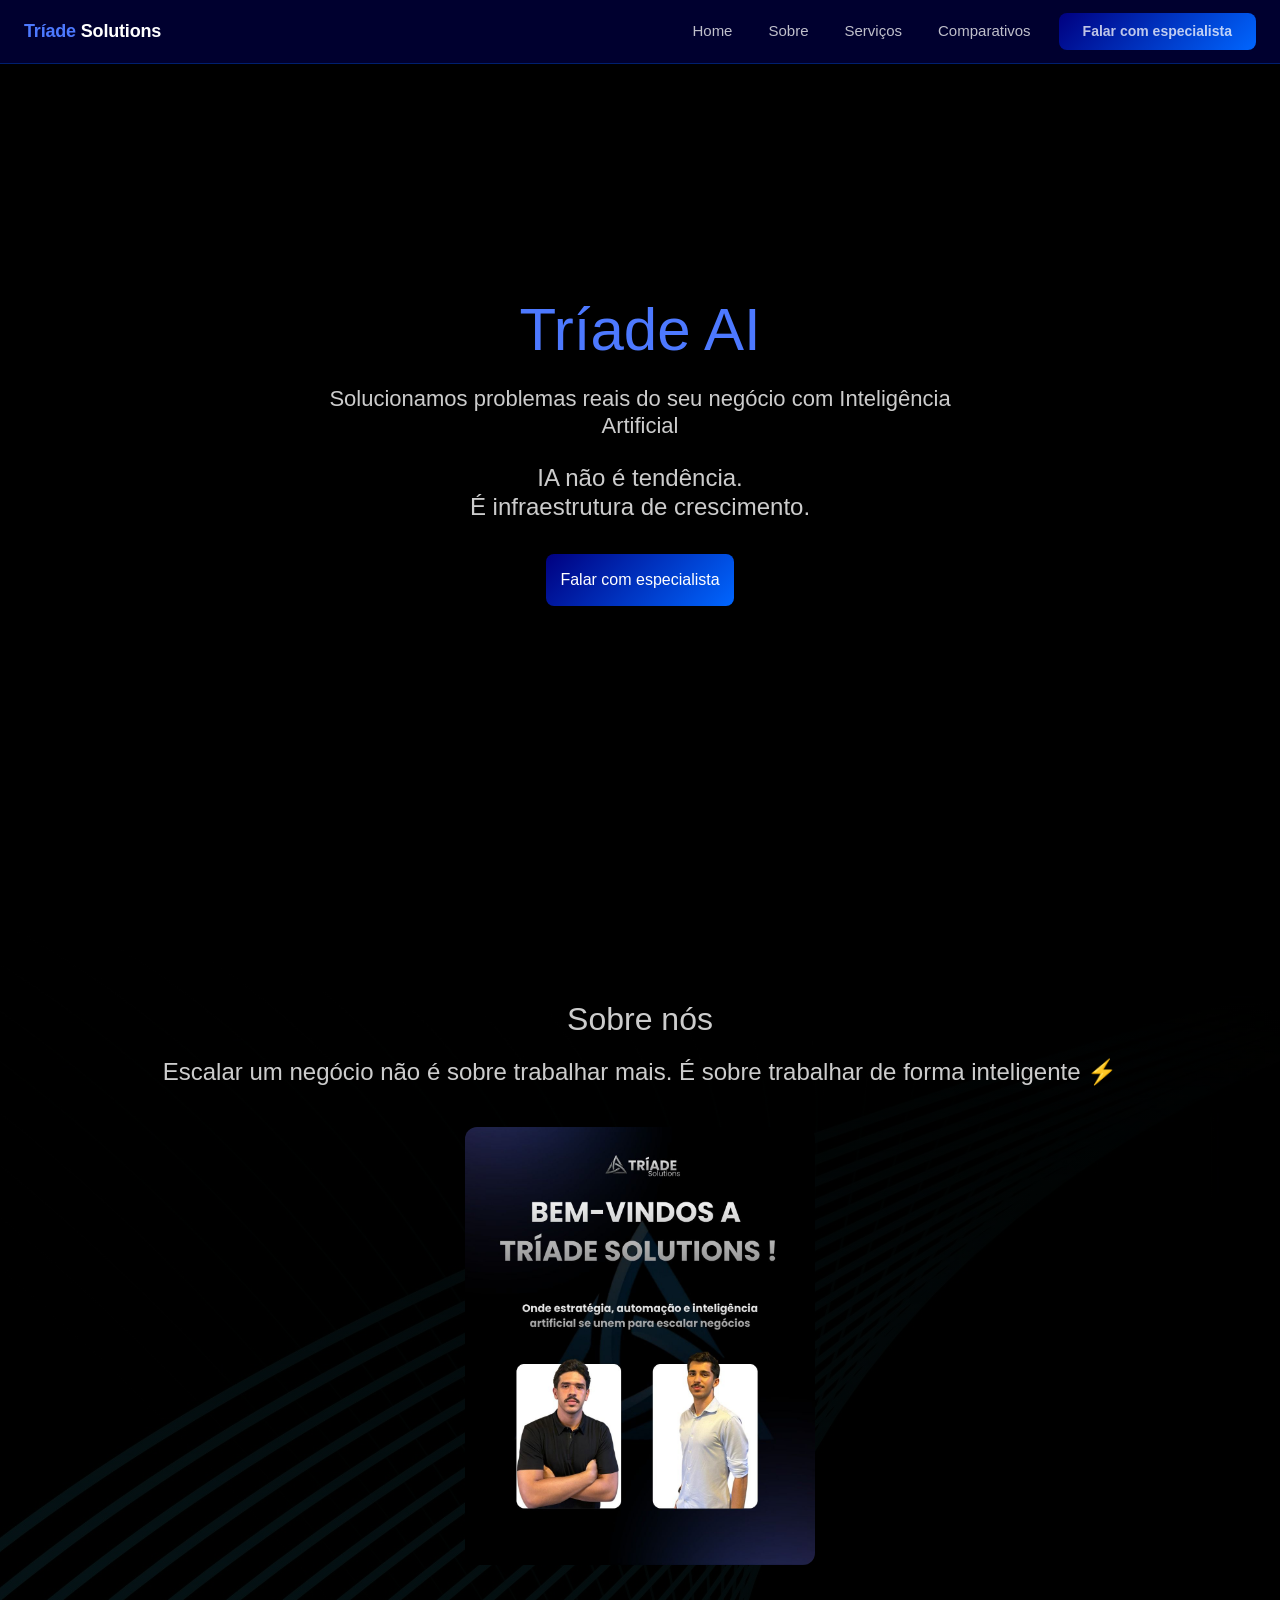
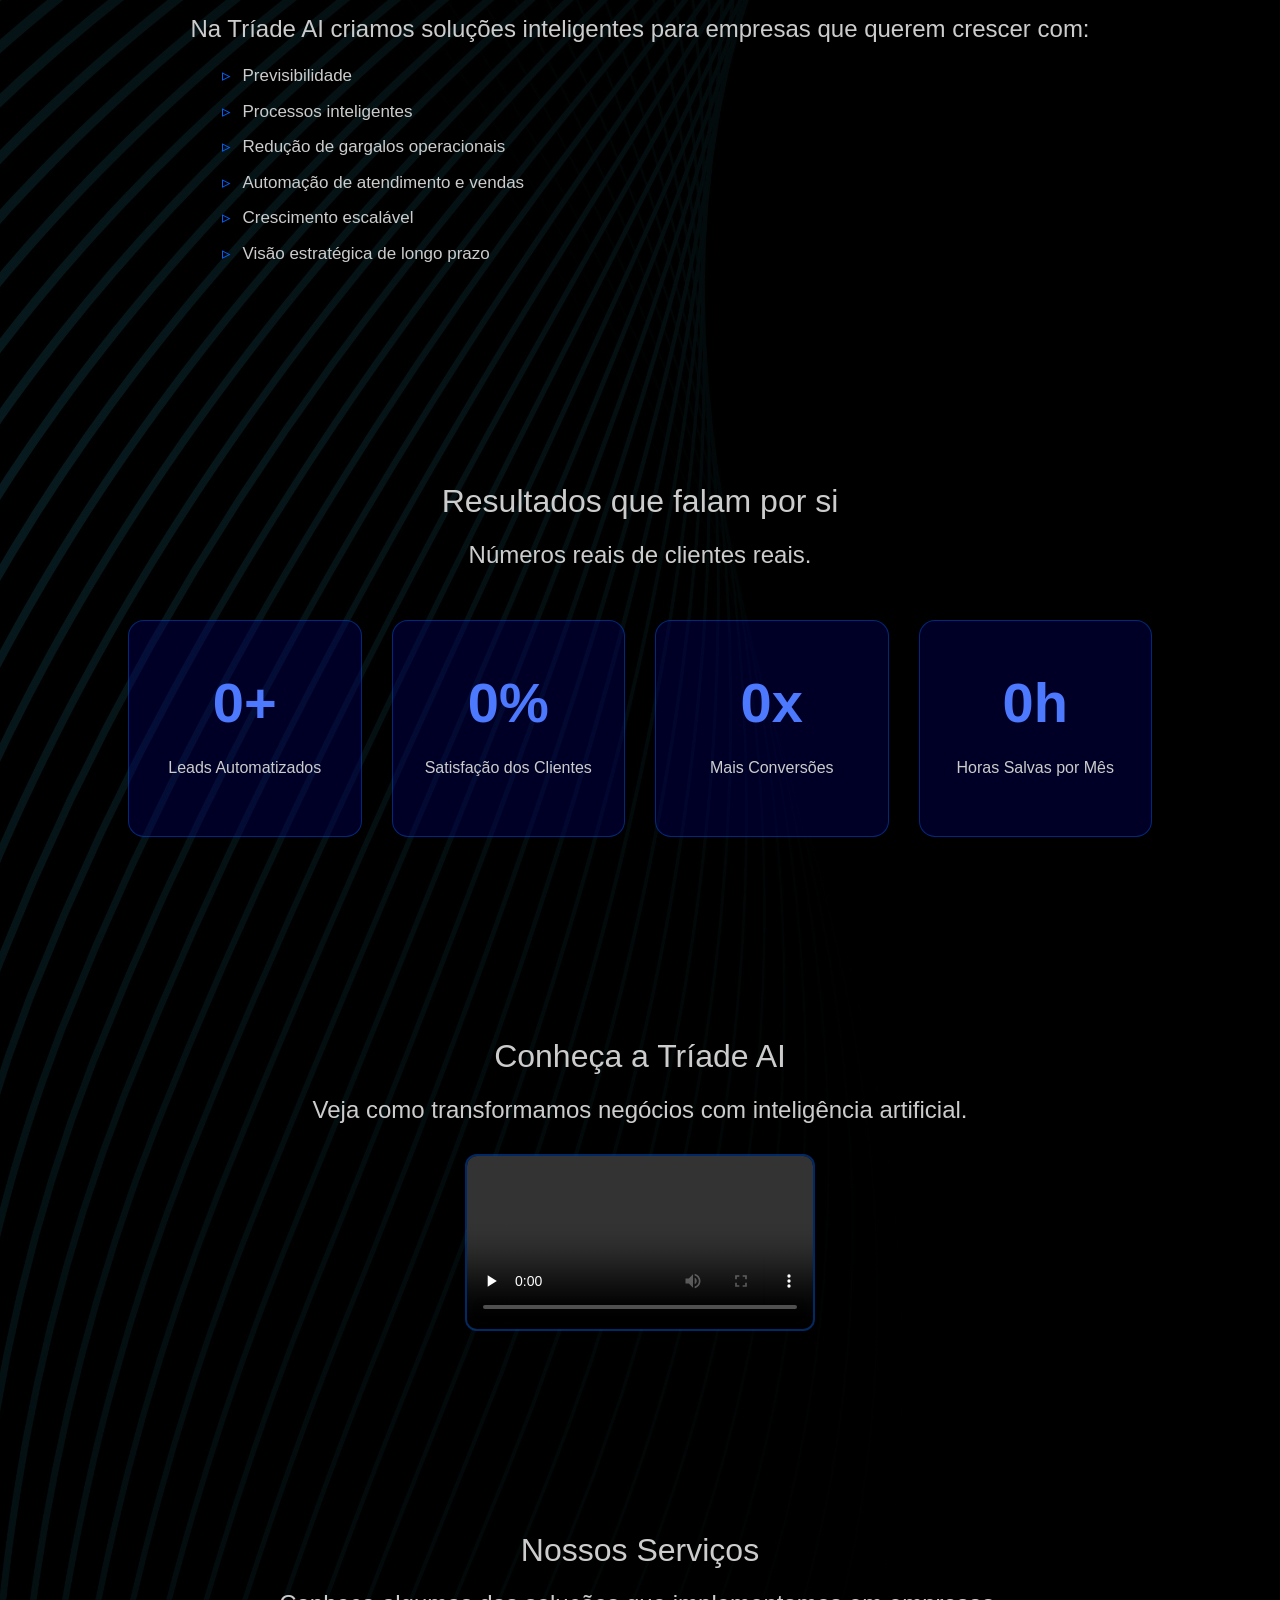
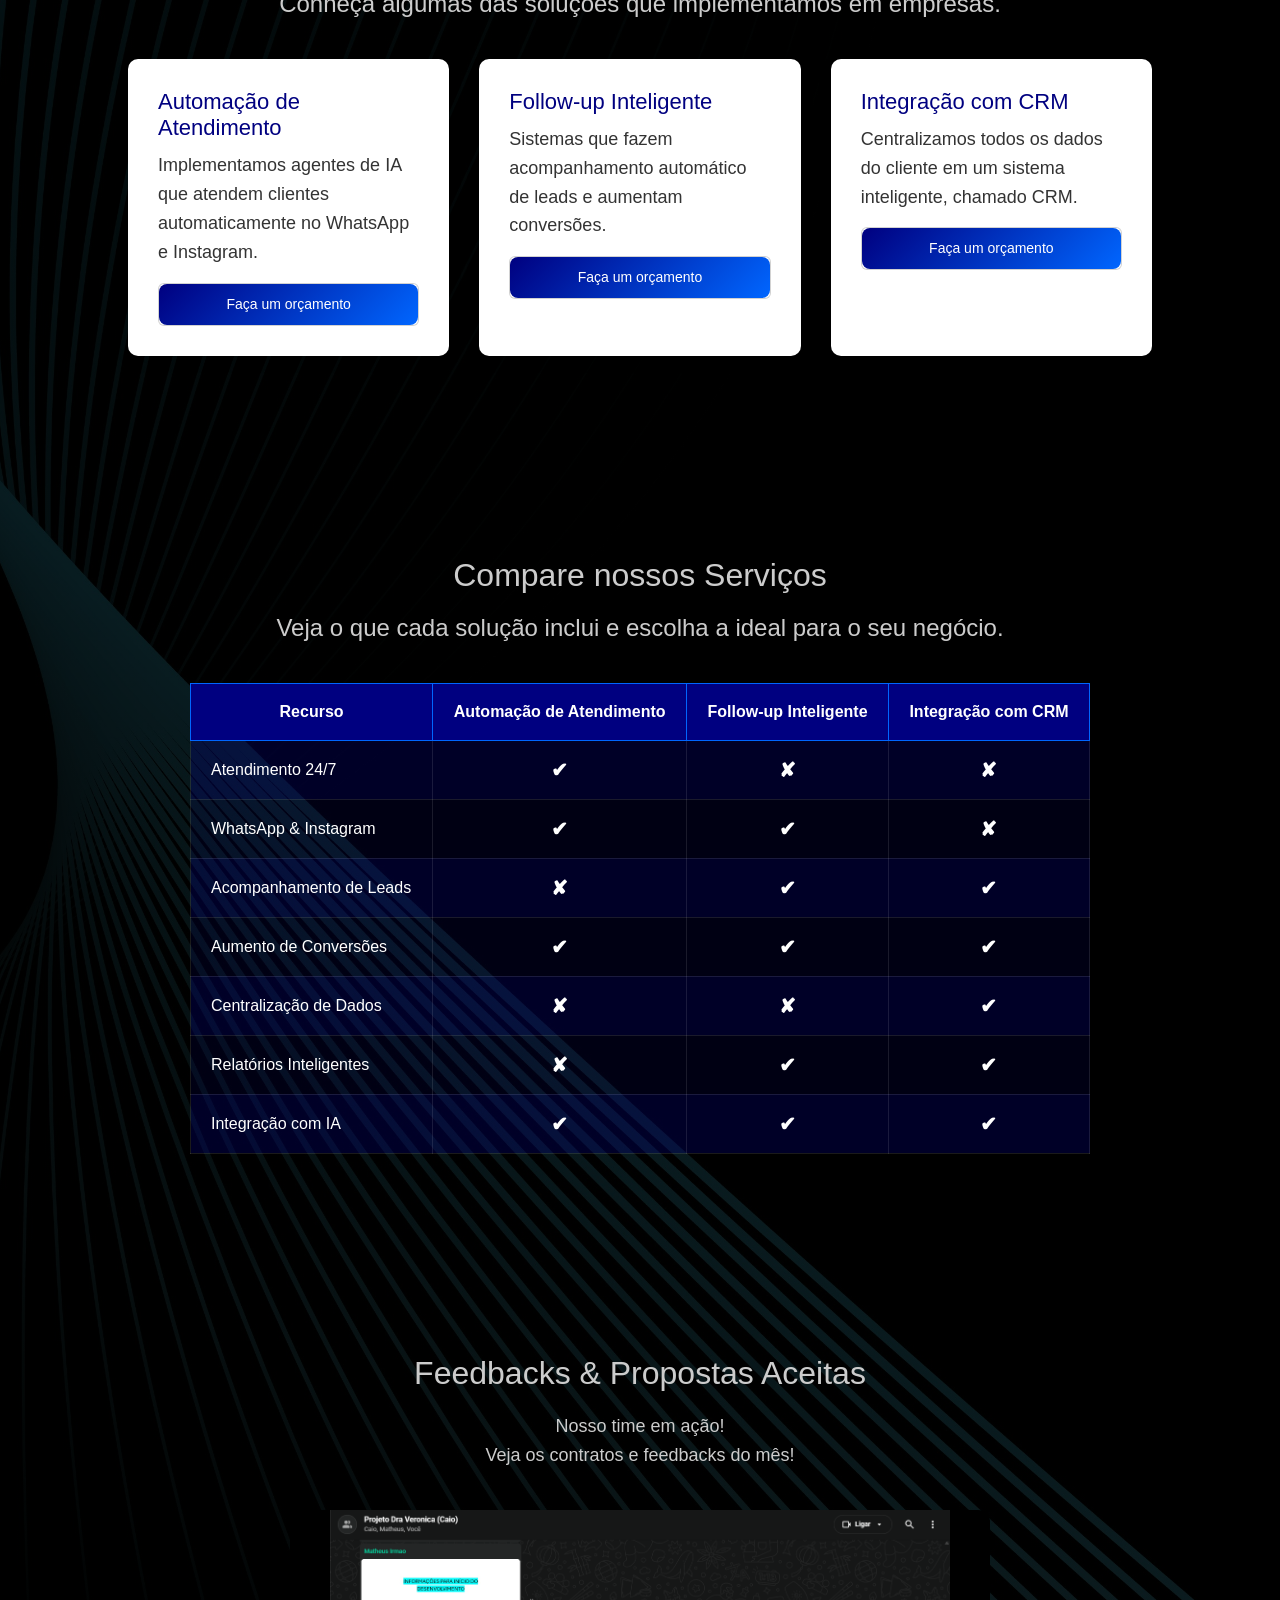
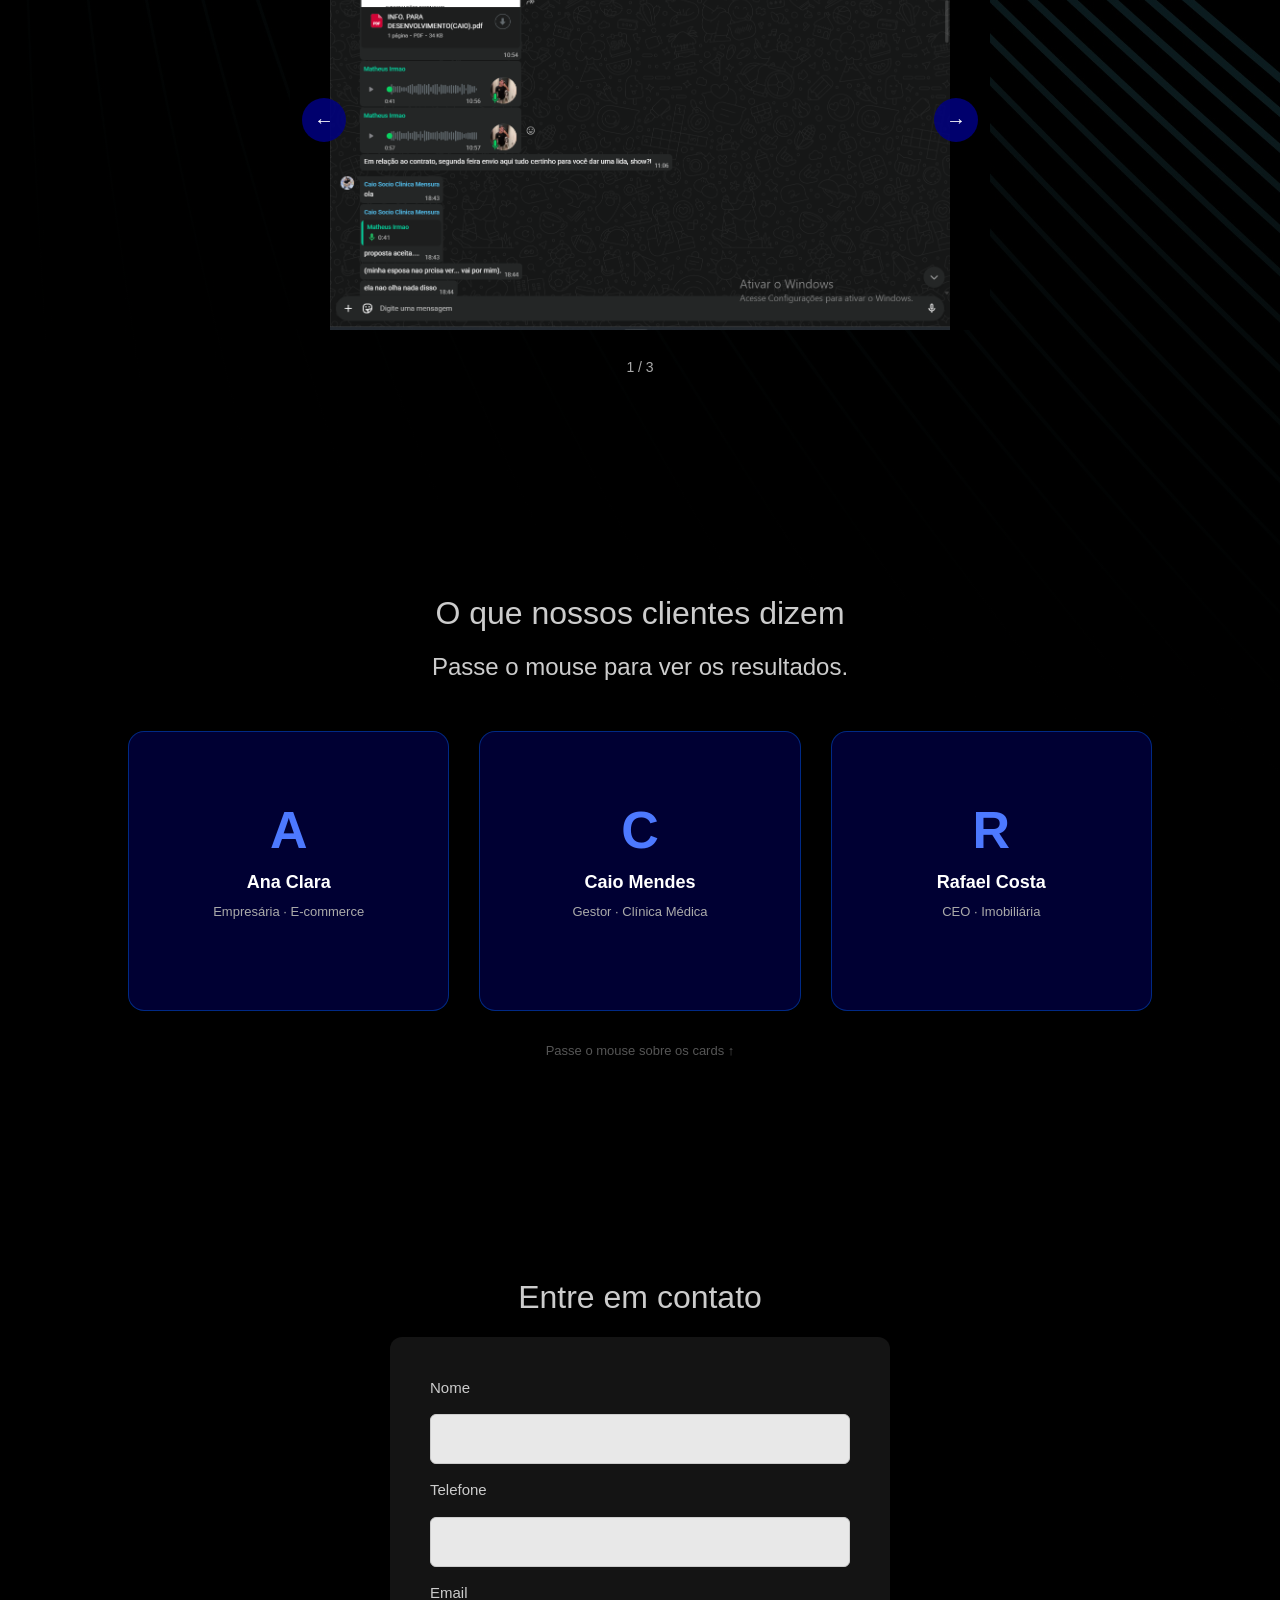
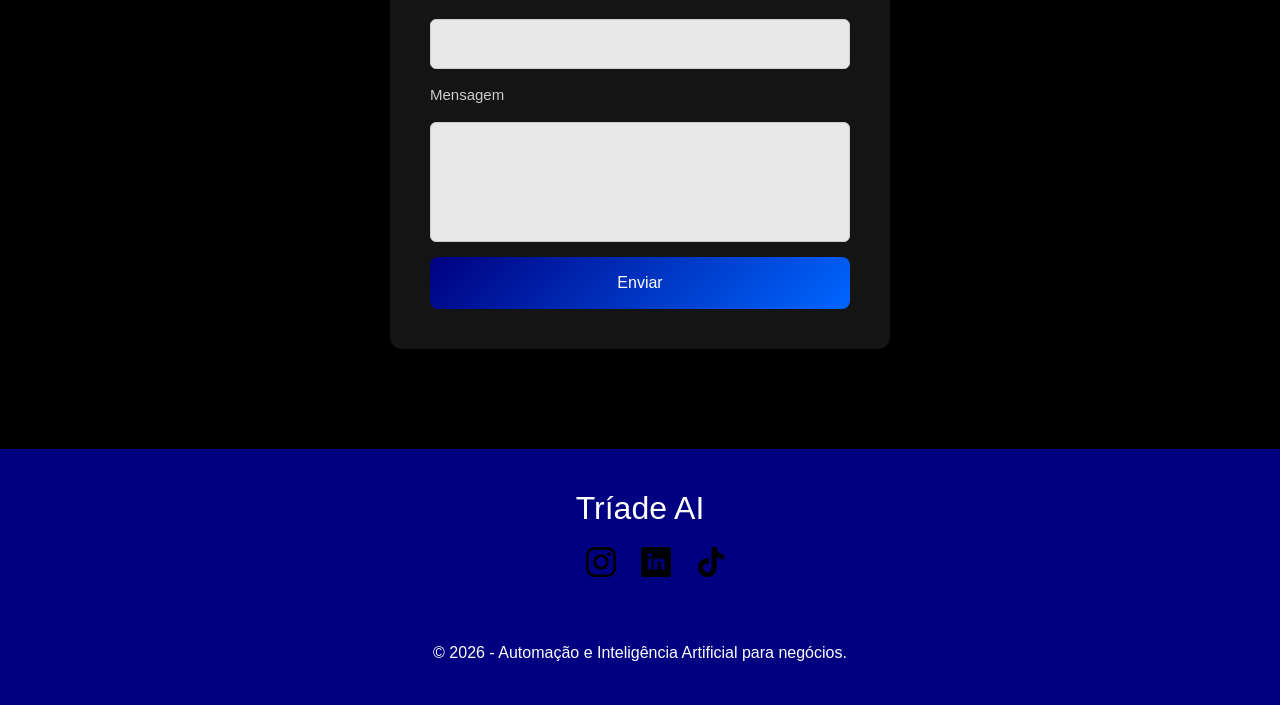
==== commit 4f2151de: "perf: remove will-change overuse and add lazy loading - Remove permanent will-change from navbar, .s" ====
--- a/index.html
+++ b/index.html
@@ -85,7 +85,7 @@
         É sobre trabalhar de forma inteligente ⚡
     </h4>
     <div class="container-sobre">
-        <img src="triade.jpeg" alt="Equipe Tríade AI">
+        <img src="triade.jpeg" alt="Equipe Tríade AI" loading="lazy" decoding="async">
         <div class="texto">
             <h4>
                 Na Tríade AI criamos soluções inteligentes para empresas
@@ -267,13 +267,13 @@
     <div class="carousel-wrapper">
         <div class="carousel-track" id="carouselTrack">
             <div class="carousel-slide">
-                <img src="PropostaAceita.png" alt="Proposta Aceita">
+                <img src="PropostaAceita.png" alt="Proposta Aceita" loading="lazy" decoding="async">
             </div>
             <div class="carousel-slide">
-                <img src="FeedBAckAna.jpeg" alt="Feedback Ana">
+                <img src="FeedBAckAna.jpeg" alt="Feedback Ana" loading="lazy" decoding="async">
             </div>
             <div class="carousel-slide">
-                <img src="PropostaCaio.png" alt="Proposta Caio">
+                <img src="PropostaCaio.png" alt="Proposta Caio" loading="lazy" decoding="async">
             </div>
         </div>
         <div class="arrow arrow-prev" id="prevBtn">&#8592;</div>
@@ -391,105 +391,7 @@
     © 2026 - Automação e Inteligência Artificial para negócios.
 </footer>
 
-<!-- Carousel -->
-<script>
-    const track = document.getElementById('carouselTrack');
-    const total = track.children.length;
-    const dotsEl = document.getElementById('carouselDots');
-    const counter = document.getElementById('carouselCounter');
-    let current = 0;
-
-    for (let i = 0; i < total; i++) {
-        const d = document.createElement('div');
-        d.className = 'dot' + (i === 0 ? ' active' : '');
-        d.onclick = () => goTo(i);
-        dotsEl.appendChild(d);
-    }
-
-    function goTo(n) {
-        current = (n + total) % total;
-        track.style.transform = `translateX(-${current * 100}%)`;
-        document.querySelectorAll('.dot').forEach((d, i) =>
-            d.classList.toggle('active', i === current)
-        );
-        counter.textContent = `${current + 1} / ${total}`;
-    }
-
-    document.getElementById('prevBtn').onclick = () => goTo(current - 1);
-    document.getElementById('nextBtn').onclick = () => goTo(current + 1);
-</script>
-
-<!-- CONTADOR ANIMADO (Card 1 - Métricas) -->
-<script>
-    /*
-     * animarContador(el, target, suffix)
-     *   el      = elemento <span> onde o número aparece
-     *   target  = número final (lido do data-target do card)
-     *   suffix  = símbolo final (lido do data-suffix do card)
-     *
-     * Lógica: divide o número em ~112 passos (1800ms / 16ms por frame)
-     * e atualiza o texto a cada 16ms (~60fps) até chegar no target.
-     */
-    function animarContador(el, target, suffix) {
-        const duracao = 1800;
-        let inicio = null;
-
-        function step(ts) {
-            if (!inicio) inicio = ts;
-            const progresso = Math.min((ts - inicio) / duracao, 1);
-            el.textContent = Math.floor(progresso * target) + suffix;
-            if (progresso < 1) requestAnimationFrame(step);
-        }
-
-        requestAnimationFrame(step);
-    }
-
-    /*
-     * IntersectionObserver: monitora quando um elemento entra na viewport.
-     * threshold: 0.5 = dispara quando 50% do card está visível.
-     * data-animado: flag para não repetir a animação se o usuário rolar de volta.
-     */
-    const observerMetricas = new IntersectionObserver((entries) => {
-        entries.forEach(entry => {
-            if (entry.isIntersecting && !entry.target.dataset.animado) {
-                entry.target.dataset.animado = 'true'; // marca como animado
-                const el = entry.target.querySelector('.metrica-numero');
-                const target = parseInt(entry.target.dataset.target);
-                const suffix = entry.target.dataset.suffix;
-                animarContador(el, target, suffix);
-            }
-        });
-    }, { threshold: 0.5 });
-
-    // Aplica o observer em todos os cards de métrica
-    document.querySelectorAll('.metrica-card').forEach(card => {
-        observerMetricas.observe(card);
-    });
-</script>
-
-<!-- Navbar: efeito scroll + fechar menu mobile ao clicar em link -->
-<script>
-    let ticking = false;
-    window.addEventListener('scroll', () => {
-        if (!ticking) {
-            requestAnimationFrame(() => {
-                document.getElementById('mainNavbar')
-                    .classList.toggle('scrolled', window.scrollY > 20);
-                ticking = false;
-            });
-            ticking = true;
-        }
-    });
-
-    document.querySelectorAll('#navbarMain .nav-link').forEach(link => {
-        link.addEventListener('click', () => {
-            const collapseEl = document.getElementById('navbarMain');
-            const bsCollapse = bootstrap.Collapse.getInstance(collapseEl);
-            if (bsCollapse) bsCollapse.hide();
-        });
-    });
-</script>
-
 <script src="https://cdn.jsdelivr.net/npm/bootstrap@5.3.8/dist/js/bootstrap.bundle.min.js" integrity="sha384-FKyoEForCGlyvwx9Hj09JcYn3nv7wiPVlz7YYwJrWVcXK/BmnVDxM+D2scQbITxI" crossorigin="anonymous"></script>
+<script src="exercicio.js"></script>
 </body>
 </html>
--- a/index.css
+++ b/index.css
@@ -25,7 +25,6 @@
     border-bottom: 1px solid rgba(0, 102, 255, 0.3);
     padding: 12px 0;
     transition: background 0.3s ease, box-shadow 0.3s ease;
-    will-change: background;
 }
 
 #mainNavbar.scrolled {
@@ -247,7 +246,6 @@
     border-radius: 10px;
     box-shadow: 0 5px 15px rgba(0,0,0,0.08);
     transition: transform 0.4s ease, box-shadow 0.4s ease;
-    will-change: transform;
 }
 
 .servico:hover {
@@ -466,7 +464,6 @@
     border-radius: 16px;
     padding: 40px 20px;
     transition: transform 0.3s ease, box-shadow 0.3s ease;
-    will-change: transform;
 }
 
 .metrica-card:hover {
@@ -522,6 +519,9 @@
     height: 100%;
     transform-style: preserve-3d; /* mantém filhos em espaço 3D */
     transition: transform 0.6s ease;
+}
+
+.flip-card:hover .flip-card-inner {
     will-change: transform;
 }
 
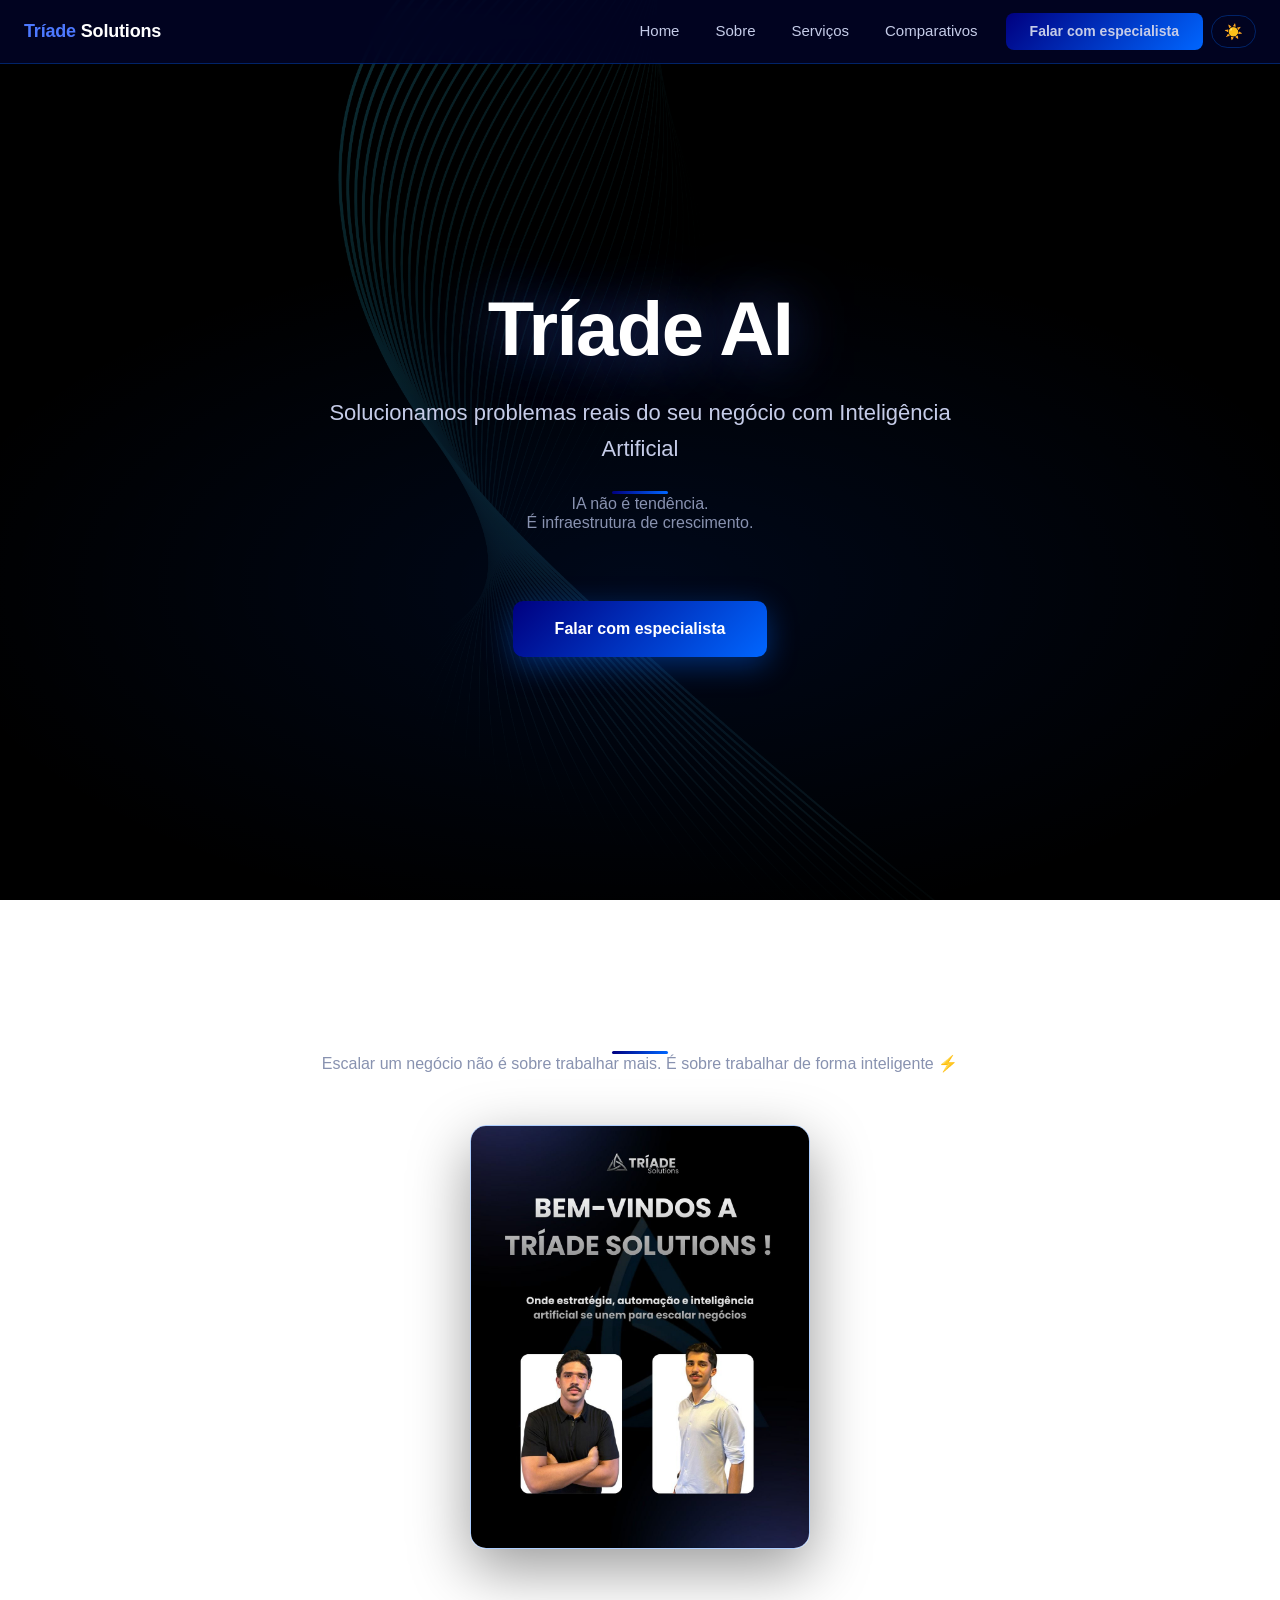
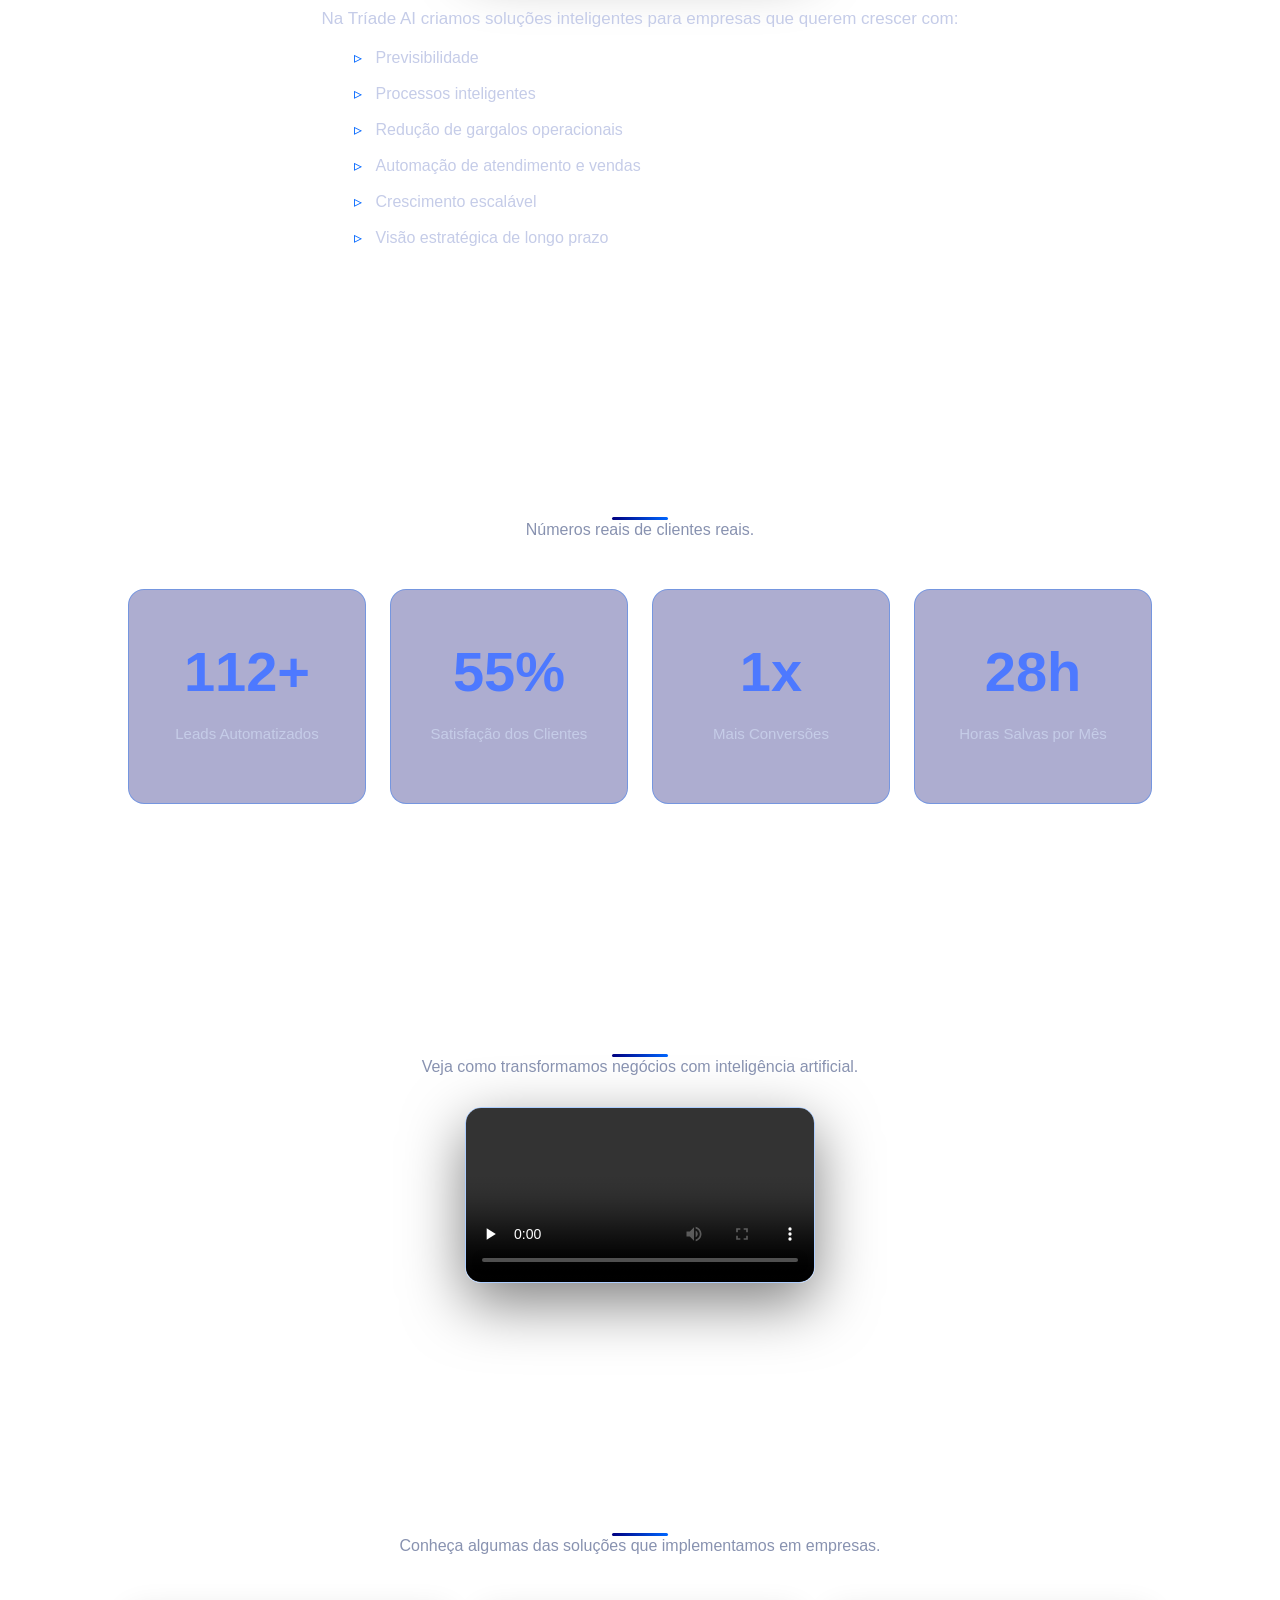
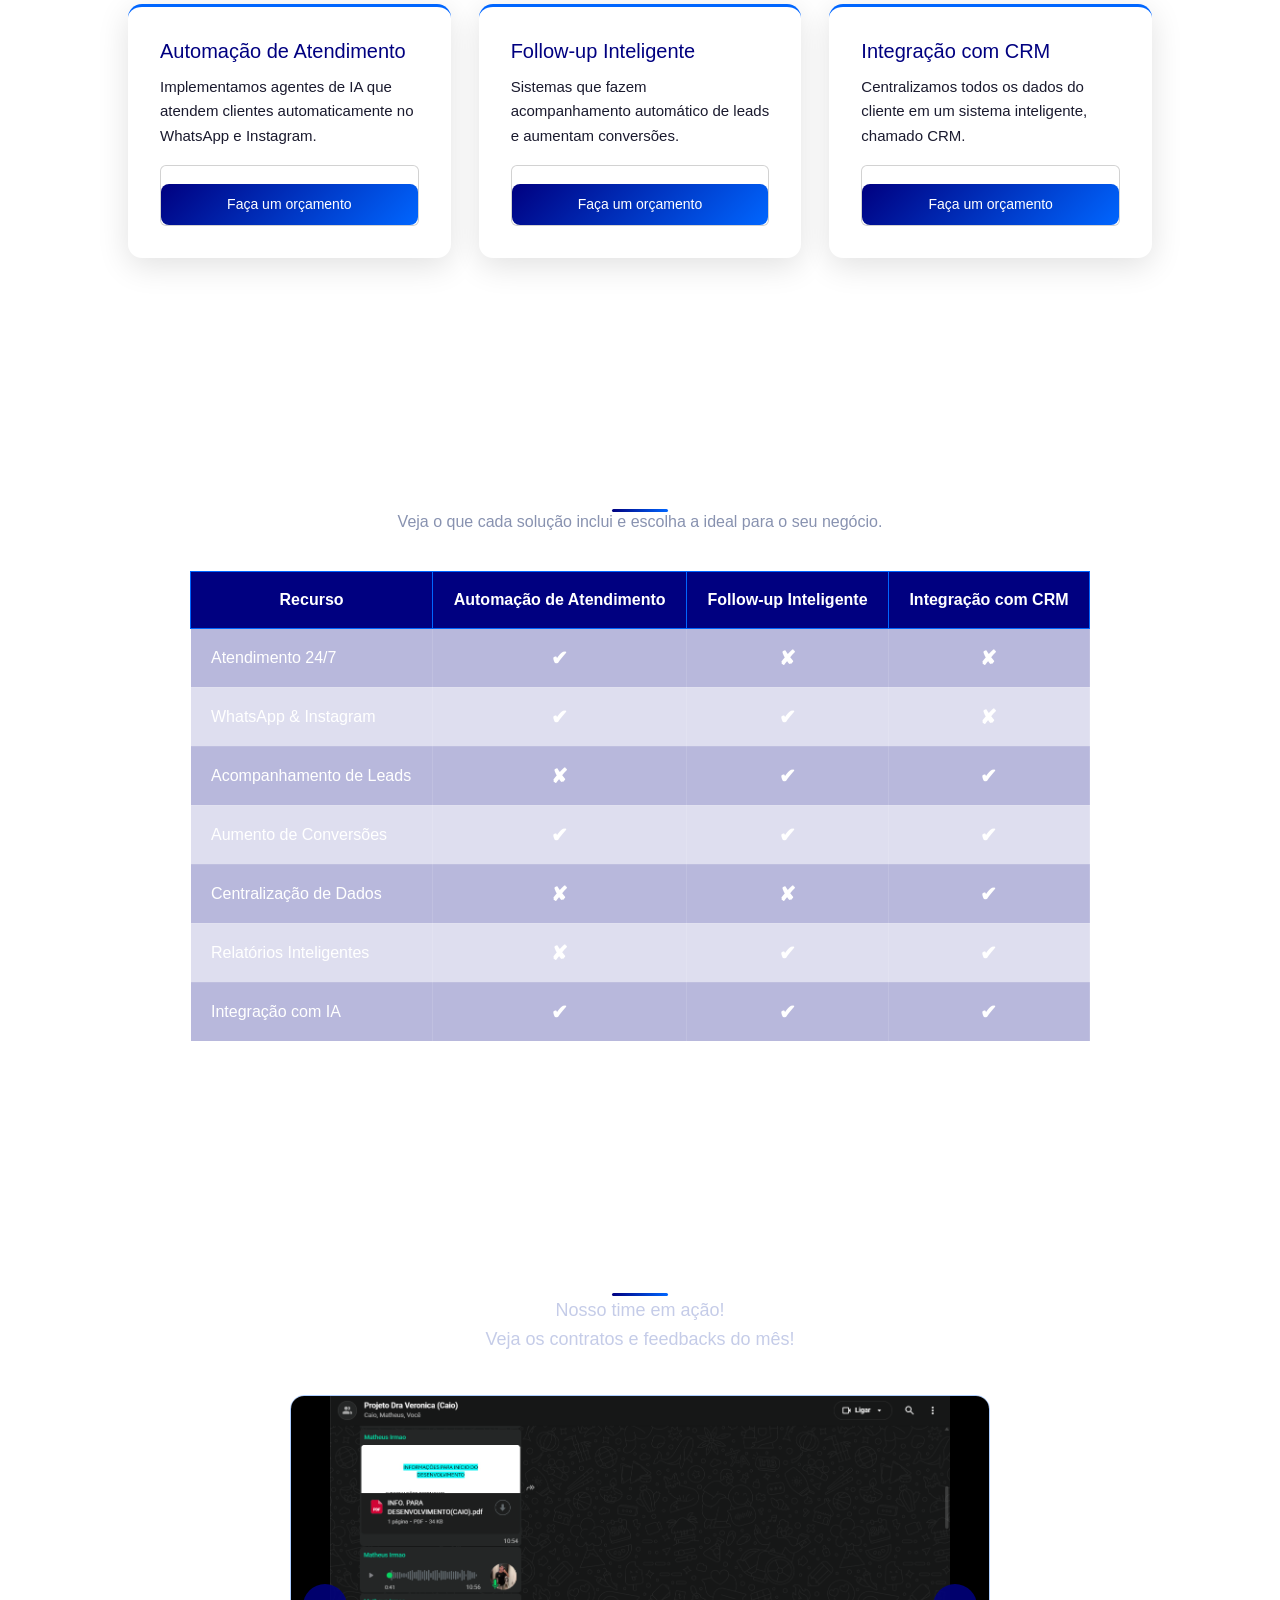
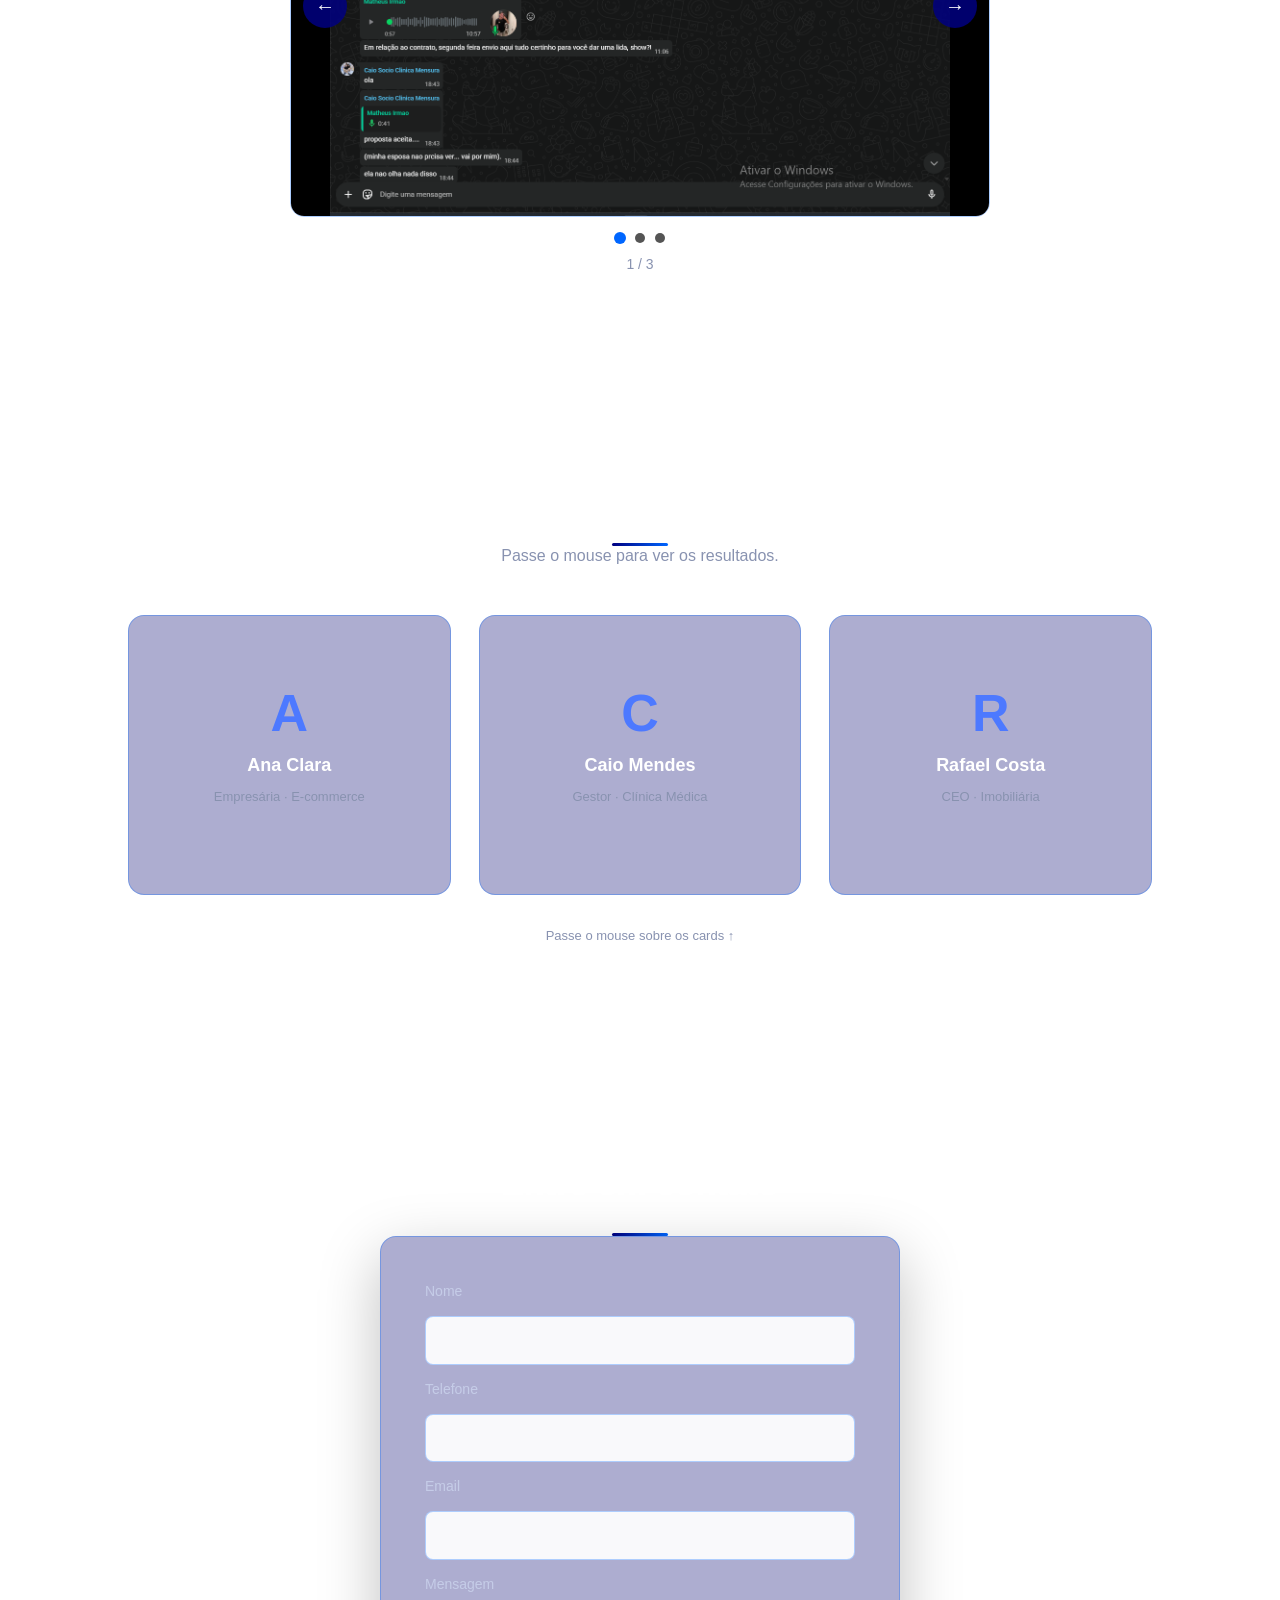
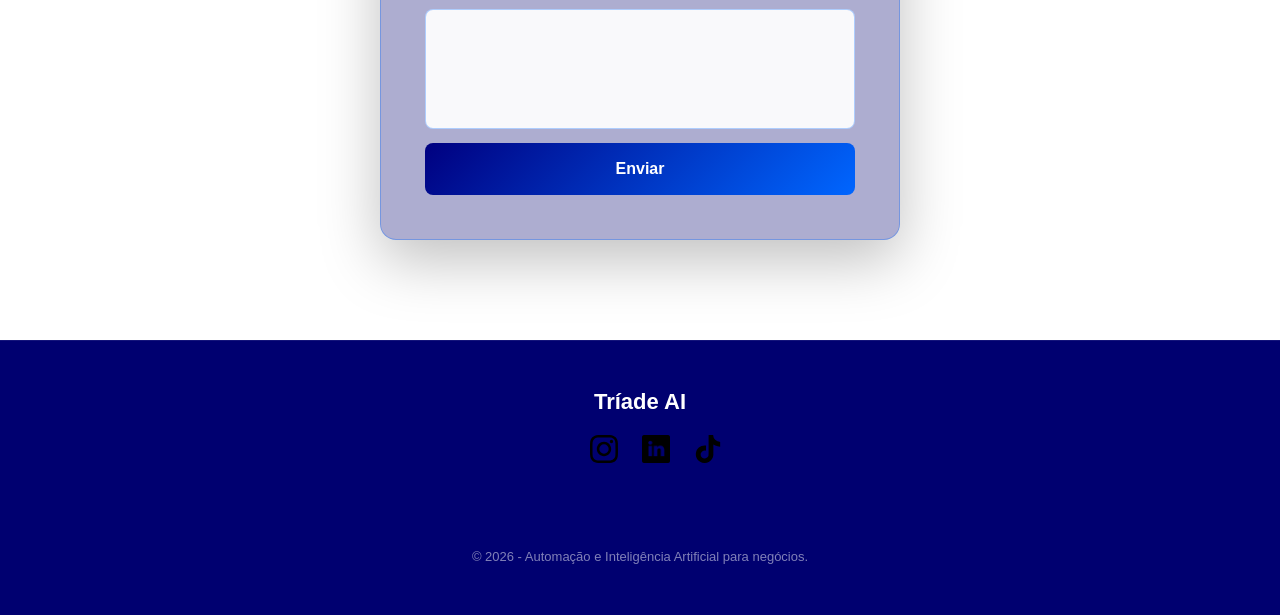
==== commit 852e66b4: "feat: redesign + dark mode + scroll reveal Performance: - body::before position:fixed — background n" ====
--- a/index.html
+++ b/index.html
@@ -50,6 +50,9 @@
                         <a class="nav-link btn-nav-cta px-4 py-2" href="#contato">
                             Falar com especialista
                         </a>
+                    </li>
+                    <li class="nav-item mt-2 mt-lg-0 ms-lg-1">
+                        <button class="btn-theme" id="themeToggle" aria-label="Alternar tema">☀️</button>
                     </li>
                 </ul>
             </div>
@@ -72,9 +75,7 @@
         É infraestrutura de crescimento.
     </h4>
     <br>
-    <a href="#contato">
-        <button>Falar com especialista</button>
-    </a>
+    <a href="#contato" class="hero-cta">Falar com especialista</a>
 </section>
 
 <!-- SOBRE -->
@@ -388,7 +389,7 @@
         </li>
     </ul>
     <br><br>
-    © 2026 - Automação e Inteligência Artificial para negócios.
+    <span class="footer-copy">© 2026 - Automação e Inteligência Artificial para negócios.</span>
 </footer>
 
 <script src="https://cdn.jsdelivr.net/npm/bootstrap@5.3.8/dist/js/bootstrap.bundle.min.js" integrity="sha384-FKyoEForCGlyvwx9Hj09JcYn3nv7wiPVlz7YYwJrWVcXK/BmnVDxM+D2scQbITxI" crossorigin="anonymous"></script>
--- a/index.css
+++ b/index.css
@@ -1,110 +1,174 @@
-/* RESET */
-* {
+/* === VARIABLES === */
+:root {
+    --text-1: #ffffff;
+    --text-2: #c5cce8;
+    --text-3: #8892b0;
+    --accent: #4d79ff;
+    --accent-blue: #0066ff;
+    --accent-navy: #000080;
+    --surface: rgba(0, 0, 110, 0.32);
+    --surface-hover: rgba(0, 80, 255, 0.18);
+    --border: rgba(0, 102, 255, 0.32);
+    --nav-bg: rgba(2, 4, 40, 0.82);
+    --footer-bg: #000070;
+    --card-bg: #ffffff;
+    --card-text: #1a1a2e;
+}
+
+body.light {
+    --text-1: #0b0d2e;
+    --text-2: #1e2460;
+    --text-3: #4a52a0;
+    --surface: rgba(180, 200, 255, 0.50);
+    --surface-hover: rgba(0, 60, 200, 0.10);
+    --border: rgba(0, 80, 200, 0.28);
+    --nav-bg: rgba(240, 244, 255, 0.90);
+    --footer-bg: #1a2a90;
+    --card-bg: #f4f7ff;
+    --card-text: #0b0d2e;
+}
+
+/* === RESET === */
+*, *::before, *::after {
     margin: 0;
     padding: 0;
     box-sizing: border-box;
 }
 
-/* BODY */
+/* === BODY — background em camada fixa (fix scroll lag) === */
 body {
-    font-family: Arial, Helvetica, sans-serif;
+    font-family: 'Segoe UI', Arial, sans-serif;
+    color: var(--text-1);
+    transition: color 0.35s ease;
+    min-height: 100vh;
+}
+
+body::before {
+    content: '';
+    position: fixed;
+    inset: 0;
     background:
-        linear-gradient(rgba(0,0,0,0.7), rgba(0,0,0,0.9)),
-        url("techfoto.jpg");
-    background-position: center;
-    background-size: cover;
-    background-repeat: no-repeat;
-    color: white;
-}
-
-/* ===========================
-   NAVBAR
-   =========================== */
+        linear-gradient(rgba(0,0,0,0.68), rgba(0,0,0,0.92)),
+        url("techfoto.jpg") center / cover no-repeat;
+    z-index: -1;
+}
+
+body.light::before {
+    background:
+        linear-gradient(rgba(235,240,255,0.88), rgba(218,228,255,0.95)),
+        url("techfoto.jpg") center / cover no-repeat;
+}
+
+/* === SCROLL REVEAL === */
+.reveal {
+    opacity: 0;
+    transform: translateY(30px);
+    transition: opacity 0.65s ease, transform 0.65s ease;
+}
+.reveal.visible {
+    opacity: 1;
+    transform: none;
+}
+.reveal-d1 { transition-delay: 0.10s; }
+.reveal-d2 { transition-delay: 0.20s; }
+.reveal-d3 { transition-delay: 0.30s; }
+
+/* === SECTION DIVIDER === */
+.section-divider {
+    width: 56px;
+    height: 3px;
+    background: linear-gradient(90deg, var(--accent-navy), var(--accent-blue));
+    border-radius: 2px;
+    margin: 10px auto 0;
+}
+
+/* === NAVBAR === */
 #mainNavbar {
-    background: rgba(0, 0, 50, 0.95) !important;
-    border-bottom: 1px solid rgba(0, 102, 255, 0.3);
+    background: var(--nav-bg) !important;
+    backdrop-filter: blur(18px);
+    -webkit-backdrop-filter: blur(18px);
+    border-bottom: 1px solid var(--border);
     padding: 12px 0;
-    transition: background 0.3s ease, box-shadow 0.3s ease;
-}
-
+    transition: box-shadow 0.3s ease, background 0.35s ease !important;
+}
 #mainNavbar.scrolled {
-    background: rgba(0, 0, 35, 0.98) !important;
-    box-shadow: 0 4px 32px rgba(0, 0, 0, 0.55);
-}
-
+    box-shadow: 0 4px 30px rgba(0,0,0,0.5);
+}
 .navbar-brand {
-    color: white !important;
+    color: var(--text-1) !important;
     font-weight: 700;
     font-size: 18px;
     letter-spacing: -0.01em;
 }
-
-.brand-highlight {
-    color: #4d79ff;
-}
-
+.brand-highlight { color: var(--accent); }
 .navbar-nav .nav-link {
-    color: rgba(255, 255, 255, 0.75) !important;
+    color: var(--text-2) !important;
     font-size: 15px;
     font-weight: 500;
     border-radius: 6px;
-    transition: color 0.2s ease, background 0.2s ease;
-}
-
+    transition: color 0.2s, background 0.2s;
+}
 .navbar-nav .nav-link:hover,
 .navbar-nav .nav-link.active {
-    color: #ffffff !important;
-    background: rgba(0, 102, 255, 0.2);
-}
-
+    color: var(--text-1) !important;
+    background: var(--surface-hover);
+}
 .btn-nav-cta {
-    background: linear-gradient(135deg, #000080, #0066ff) !important;
+    background: linear-gradient(135deg, var(--accent-navy), var(--accent-blue)) !important;
     color: #fff !important;
     border-radius: 8px !important;
     font-weight: 600 !important;
     font-size: 14px !important;
-    transition: opacity 0.2s ease, transform 0.2s ease, box-shadow 0.2s ease !important;
-}
-
+    transition: opacity 0.2s, transform 0.2s, box-shadow 0.2s !important;
+}
 .btn-nav-cta:hover {
     opacity: 0.88 !important;
     transform: translateY(-1px) !important;
-    box-shadow: 0 6px 20px rgba(0, 102, 255, 0.45) !important;
-}
-
+    box-shadow: 0 6px 20px rgba(0,102,255,0.45) !important;
+}
 .navbar-toggler {
-    border: 2px solid rgba(77, 121, 255, 0.7) !important;
+    border: 2px solid rgba(77,121,255,0.7) !important;
     padding: 6px 10px;
 }
-
-.navbar-toggler-icon {
-    filter: invert(1);
-}
-
-.navbar-toggler:focus {
-    box-shadow: none !important;
+.navbar-toggler-icon { filter: invert(1); }
+.navbar-toggler:focus { box-shadow: none !important; }
+body.light .navbar-toggler-icon { filter: invert(0.4) sepia(1) saturate(3) hue-rotate(200deg); }
+body.light .navbar-toggler { border-color: rgba(0,80,200,0.5) !important; }
+
+/* Botão de tema */
+.btn-theme {
+    background: none;
+    border: 1.5px solid var(--border);
+    color: var(--text-1);
+    border-radius: 20px;
+    padding: 5px 12px;
+    font-size: 15px;
+    cursor: pointer;
+    transition: background 0.2s, border-color 0.2s, color 0.35s;
+    line-height: 1.4;
+}
+.btn-theme:hover {
+    background: var(--surface-hover);
+    border-color: var(--accent);
+    transform: none;
 }
 
 @media (max-width: 991.98px) {
     .navbar-collapse {
-        background: rgba(0, 0, 40, 0.98);
-        border-top: 1px solid rgba(0, 102, 255, 0.25);
+        background: var(--nav-bg);
+        backdrop-filter: blur(18px);
+        -webkit-backdrop-filter: blur(18px);
+        border-top: 1px solid var(--border);
         border-radius: 0 0 12px 12px;
         padding: 6px 12px 16px;
         margin-top: 8px;
     }
-
     .navbar-nav .nav-link {
         padding: 13px 16px !important;
-        border-bottom: 1px solid rgba(255, 255, 255, 0.06);
+        border-bottom: 1px solid rgba(255,255,255,0.06);
         border-radius: 0 !important;
     }
-
-    .navbar-nav .nav-link:hover {
-        padding-left: 22px !important;
-        border-radius: 6px !important;
-    }
-
+    .navbar-nav .nav-link:hover { border-radius: 6px !important; }
     .btn-nav-cta {
         display: block;
         text-align: center;
@@ -112,181 +176,219 @@
         padding: 13px 16px !important;
         border-radius: 8px !important;
     }
-
-    .btn-nav-cta:hover {
-        padding-left: 16px !important;
-    }
-}
-
-/* HERO SECTION */
+    .btn-theme { margin-top: 8px; width: 100%; padding: 10px; }
+}
+
+/* === HERO === */
 #home {
-    height: 100vh;
+    min-height: 100vh;
     display: flex;
     flex-direction: column;
     justify-content: center;
     align-items: center;
     text-align: center;
-    padding: 0 20px;
-}
+    padding: 100px 20px 60px;
+    position: relative;
+}
+#home::after {
+    content: '';
+    position: absolute;
+    inset: 0;
+    background: radial-gradient(ellipse 80% 55% at 50% 65%, rgba(0,80,255,0.10) 0%, transparent 70%);
+    pointer-events: none;
+    z-index: 0;
+}
+#home > * { position: relative; z-index: 1; }
 
 #home h1 {
-    font-size: 60px;
-    color: #4d79ff;
+    font-size: clamp(48px, 8vw, 76px);
+    font-weight: 800;
+    color: #fff;
+    text-shadow: 0 0 60px rgba(77,121,255,0.55);
     margin-bottom: 20px;
-}
-
+    letter-spacing: -0.02em;
+}
+body.light #home h1 {
+    color: var(--accent-navy);
+    text-shadow: none;
+}
 #home h2 {
-    font-size: 22px;
-    max-width: 700px;
-    margin-bottom: 25px;
-}
-
-/* SECTIONS */
-section {
-    padding: 100px 10%;
-}
-
-/* TITLES */
+    font-size: clamp(17px, 2.5vw, 22px);
+    max-width: 680px;
+    margin-bottom: 14px;
+    color: var(--text-2);
+    font-weight: 400;
+    line-height: 1.65;
+}
+#home h4 {
+    font-size: 16px;
+    color: var(--text-3);
+    margin-bottom: 44px;
+    font-weight: 400;
+}
+.hero-cta {
+    display: inline-block;
+    background: linear-gradient(135deg, var(--accent-navy), var(--accent-blue));
+    color: #fff !important;
+    padding: 16px 42px;
+    border-radius: 10px;
+    font-size: 16px;
+    font-weight: 600;
+    text-decoration: none;
+    transition: transform 0.25s, box-shadow 0.25s;
+    box-shadow: 0 8px 30px rgba(0,102,255,0.40);
+}
+.hero-cta:hover {
+    transform: translateY(-3px);
+    box-shadow: 0 16px 44px rgba(0,102,255,0.55);
+    color: #fff !important;
+}
+
+/* === SECTIONS === */
+section { padding: 100px 10%; }
+
 h2 {
-    font-size: 32px;
-    margin-bottom: 20px;
+    font-size: clamp(26px, 4vw, 34px);
+    margin-bottom: 10px;
     text-align: center;
-}
-
-h3 {
-    font-size: 22px;
-    margin-bottom: 10px;
-}
-
+    color: var(--text-1);
+    font-weight: 700;
+    transition: color 0.35s ease;
+}
+h3 { font-size: 20px; margin-bottom: 10px; }
 h4 {
-    font-family: Arial, Helvetica, sans-serif;
+    font-family: inherit;
     text-align: center;
-    color: #ccc;
+    color: var(--text-3);
     font-weight: 400;
-}
-
-p {
-    font-size: 18px;
-    line-height: 1.6;
-    color: #333;
-}
-
-h2, h3 {
-    color: #ccc;
-}
-
-/* SOBRE */
+    font-size: 16px;
+    transition: color 0.35s ease;
+}
+p { font-size: 16px; line-height: 1.65; }
+
+/* === SOBRE === */
 .container-sobre {
     display: flex;
     align-items: center;
     justify-content: center;
-    gap: 50px;
-    margin-top: 40px;
+    gap: 60px;
+    margin-top: 52px;
     flex-wrap: wrap;
 }
-
 .container-sobre img {
-    width: 350px;
-    border-radius: 12px;
-}
-
-.container-sobre ul {
-    margin-top: 20px;
-    list-style: none;
-}
-
+    width: 340px;
+    border-radius: 16px;
+    border: 1px solid var(--border);
+    box-shadow: 0 20px 60px rgba(0,0,0,0.4);
+}
+.container-sobre .texto h4 {
+    text-align: left;
+    color: var(--text-2);
+    font-size: 17px;
+    margin-bottom: 16px;
+}
+.container-sobre ul { list-style: none; margin-top: 8px; }
 .container-sobre li {
-    margin-bottom: 10px;
-    padding-left: 20px;
+    margin-bottom: 12px;
+    padding-left: 22px;
     position: relative;
-    color: #ccc;
-    font-size: 17px;
-}
-
+    color: var(--text-2);
+    font-size: 16px;
+}
 .container-sobre li::before {
     content: "▹";
     position: absolute;
     left: 0;
-    color: #0066ff;
-}
-
-/* VÍDEO */
-.secao-video {
-    text-align: center;
-}
-
-.secao-video h4 {
-    margin-bottom: 30px;
-}
-
+    color: var(--accent-blue);
+}
+
+/* === MÉTRICAS === */
+#metricas { text-align: center; }
+#metricas h4 { margin-bottom: 50px; }
+.metricas-grid {
+    display: grid;
+    grid-template-columns: repeat(auto-fit, minmax(200px, 1fr));
+    gap: 24px;
+    margin-top: 40px;
+}
+.metrica-card {
+    background: var(--surface);
+    border: 1px solid var(--border);
+    border-radius: 16px;
+    padding: 40px 20px;
+    transition: transform 0.3s ease, box-shadow 0.3s ease, background 0.35s ease;
+}
+.metrica-card:hover {
+    transform: translateY(-8px);
+    box-shadow: 0 16px 48px rgba(0,102,255,0.28);
+}
+.metrica-numero {
+    font-size: 56px;
+    font-weight: 800;
+    color: var(--accent);
+    display: block;
+}
+.metrica-label {
+    color: var(--text-2);
+    font-size: 15px;
+    margin-top: 8px;
+    transition: color 0.35s ease;
+}
+
+/* === VÍDEO === */
+.secao-video { text-align: center; }
+.secao-video h4 { margin-bottom: 30px; }
 .video-wrapper {
     max-width: 350px;
     margin: 0 auto;
-    border-radius: 12px;
+    border-radius: 16px;
     overflow: hidden;
-    border: 2px solid rgba(0, 102, 255, 0.4);
-}
-
-.video-wrapper video {
-    width: 100%;
-    display: block;
-}
-
-/* SERVIÇOS */
+    border: 1px solid var(--border);
+    box-shadow: 0 20px 60px rgba(0,0,0,0.5);
+}
+.video-wrapper video { width: 100%; display: block; }
+
+/* === SERVIÇOS === */
 .servicos-grid {
     display: grid;
-    grid-template-columns: repeat(auto-fit, minmax(250px, 1fr));
-    gap: 30px;
-    margin-top: 40px;
-}
-
+    grid-template-columns: repeat(auto-fit, minmax(260px, 1fr));
+    gap: 28px;
+    margin-top: 48px;
+}
 .servico {
-    background: white;
-    padding: 30px;
-    border-radius: 10px;
-    box-shadow: 0 5px 15px rgba(0,0,0,0.08);
-    transition: transform 0.4s ease, box-shadow 0.4s ease;
-}
-
+    background: var(--card-bg);
+    padding: 32px;
+    border-radius: 14px;
+    box-shadow: 0 8px 32px rgba(0,0,0,0.12);
+    transition: transform 0.35s ease, box-shadow 0.35s ease, background 0.35s ease;
+    border-top: 3px solid var(--accent-blue);
+}
 .servico:hover {
-    transform: translateY(-10px) scale(1.03);
-}
-
-.servico h3 {
-    color: #000080;
-}
-
+    transform: translateY(-10px);
+    box-shadow: 0 24px 64px rgba(0,80,255,0.22);
+}
+.servico h3 { color: var(--accent-navy); margin-bottom: 12px; }
+.servico p { color: var(--card-text); font-size: 15px; line-height: 1.65; }
 .btn {
-    background: linear-gradient(135deg, #000080, #0066ff);
-    color: white;
-    padding: 10px 16px;
+    display: inline-block;
+    background: linear-gradient(135deg, var(--accent-navy), var(--accent-blue));
+    color: white !important;
+    padding: 10px 18px;
     border: none;
     border-radius: 8px;
     font-size: 14px;
+    font-weight: 500;
     cursor: pointer;
-    transition: 0.3s;
+    transition: opacity 0.2s, transform 0.2s;
     text-decoration: none;
-    display: inline-block;
-}
-
-.btn:hover {
-    opacity: 0.85;
-}
-
-/* TABELA COMPARATIVA */
-#comparativo {
-    text-align: center;
-}
-
-#comparativo h4 {
-    margin-bottom: 40px;
-}
-
-.tabela-wrapper {
-    overflow-x: auto;
-    margin-top: 30px;
-}
-
+    margin-top: 18px;
+}
+.btn:hover { opacity: 0.85; transform: translateY(-1px); }
+
+/* === COMPARATIVO === */
+#comparativo { text-align: center; }
+#comparativo h4 { margin-bottom: 40px; }
+.tabela-wrapper { overflow-x: auto; margin-top: 30px; }
 .tabela-comparativa {
     width: 100%;
     max-width: 900px;
@@ -294,81 +396,44 @@
     border-collapse: collapse;
     font-size: 16px;
 }
-
-.tabela-comparativa thead tr {
-    background: #000080;
-    color: white;
-}
-
+.tabela-comparativa thead tr { background: var(--accent-navy); }
 .tabela-comparativa th {
     padding: 16px 20px;
     text-align: center;
     font-weight: 600;
-    border: 1px solid #0066ff;
-    color: white;
-}
-
+    border: 1px solid var(--accent-blue);
+    color: #fff;
+}
 .tabela-comparativa td {
     padding: 14px 20px;
     text-align: center;
-    border: 1px solid rgba(255, 255, 255, 0.1);
-    color: white;
-}
-
-.tabela-comparativa tbody tr:nth-child(odd) {
-    background: rgba(0, 0, 128, 0.3);
-}
-
-.tabela-comparativa tbody tr:nth-child(even) {
-    background: rgba(0, 0, 128, 0.15);
-}
-
-.tabela-comparativa tbody tr:hover {
-    background: rgba(0, 102, 255, 0.25);
-    transition: 0.3s;
-}
-
-.tabela-comparativa td:first-child {
-    text-align: left;
-    font-weight: 500;
-}
-
-.sim {
-    color: #00e676;
-    font-size: 20px;
-    font-weight: bold;
-}
-
-.nao {
-    color: #ff1744;
-    font-size: 20px;
-    font-weight: bold;
-}
-
-/* CARROSSEL */
-.secao-selfie {
-    text-align: center;
-}
-
-.subtitulo-selfie {
-    color: #ccc;
-    margin-bottom: 40px;
-    font-size: 18px;
-}
-
+    border: 1px solid rgba(255,255,255,0.10);
+    color: var(--text-1);
+    transition: color 0.35s ease;
+}
+.tabela-comparativa tbody tr:nth-child(odd)  { background: rgba(0,0,128,0.28); }
+.tabela-comparativa tbody tr:nth-child(even) { background: rgba(0,0,128,0.13); }
+.tabela-comparativa tbody tr:hover { background: rgba(0,102,255,0.22); }
+.tabela-comparativa td:first-child { text-align: left; font-weight: 500; }
+.sim { color: #00e676; font-size: 20px; font-weight: bold; }
+.nao { color: #ff4444; font-size: 20px; font-weight: bold; }
+
+body.light .tabela-comparativa tbody tr:nth-child(odd)  { background: rgba(0,80,200,0.09); }
+body.light .tabela-comparativa tbody tr:nth-child(even) { background: rgba(0,80,200,0.04); }
+body.light .tabela-comparativa td { border-color: rgba(0,80,200,0.15); }
+
+/* === CARROSSEL === */
+.secao-selfie { text-align: center; }
+.subtitulo-selfie { color: var(--text-2); margin-bottom: 40px; font-size: 18px; }
 .carousel-wrapper {
     position: relative;
     max-width: 700px;
     margin: 0 auto;
     overflow: hidden;
-    border-radius: 12px;
-}
-
-.carousel-track {
-    display: flex;
-    transition: transform 0.4s ease;
-}
-
+    border-radius: 14px;
+    border: 1px solid var(--border);
+}
+.carousel-track { display: flex; transition: transform 0.4s ease; }
 .carousel-slide {
     min-width: 100%;
     height: 420px;
@@ -377,166 +442,63 @@
     justify-content: center;
     background: #000;
 }
-
-.carousel-slide img {
-    height: 100%;
-    width: 100%;
-    object-fit: contain;
-}
-
+.carousel-slide img { height: 100%; width: 100%; object-fit: contain; }
 .arrow {
     position: absolute;
     top: 50%;
     transform: translateY(-50%);
-    background: rgba(0, 0, 128, 0.85);
+    background: rgba(0,0,128,0.85);
     color: white;
     border-radius: 50%;
-    width: 44px;
-    height: 44px;
+    width: 44px; height: 44px;
     font-size: 20px;
     cursor: pointer;
     z-index: 10;
-    transition: background 0.3s;
+    transition: background 0.25s;
     display: flex;
     align-items: center;
     justify-content: center;
     user-select: none;
 }
-
-.arrow:hover {
-    background: #0066ff;
-}
-
+.arrow:hover { background: var(--accent-blue); }
 .arrow-prev { left: 12px; }
 .arrow-next { right: 12px; }
-
-.carousel-dots {
-    display: flex;
-    justify-content: center;
-    gap: 10px;
-    margin-top: 16px;
-}
-
+.carousel-dots { display: flex; justify-content: center; gap: 10px; margin-top: 16px; }
 .carousel-dots .dot {
-    width: 10px;
-    height: 10px;
+    width: 10px; height: 10px;
     border-radius: 50%;
     background: #555;
     cursor: pointer;
-    transition: 0.3s;
-}
-
-.carousel-dots .dot.active {
-    background: #0066ff;
-    transform: scale(1.2);
-}
-
-.carousel-counter {
-    color: #aaa;
-    font-size: 14px;
-    margin-top: 10px;
-}
-
-/* ===========================
-   MÉTRICAS (Card 1)
-   =========================== */
-
-#metricas {
-    text-align: center;
-}
-
-#metricas h4 {
-    margin-bottom: 50px;
-}
-
-/* Grid dos 4 cards de número */
-.metricas-grid {
-    display: grid;
-    grid-template-columns: repeat(auto-fit, minmax(200px, 1fr));
-    gap: 30px;
-    margin-top: 40px;
-}
-
-/* Cada card individual */
-.metrica-card {
-    background: rgba(0, 0, 128, 0.3);
-    border: 1px solid rgba(0, 102, 255, 0.4);
-    border-radius: 16px;
-    padding: 40px 20px;
-    transition: transform 0.3s ease, box-shadow 0.3s ease;
-}
-
-.metrica-card:hover {
-    transform: translateY(-8px);
-    box-shadow: 0 12px 40px rgba(0, 102, 255, 0.3);
-}
-
-/* O número grande (animado pelo JS) */
-.metrica-numero {
-    font-size: 56px;
-    font-weight: 700;
-    color: #4d79ff;
-    display: block;
-}
-
-/* Texto abaixo do número */
-.metrica-label {
-    color: #ccc;
-    font-size: 16px;
-    margin-top: 10px;
-}
-
-/* ===========================
-   DEPOIMENTOS FLIP (Card 2)
-   =========================== */
-
-#depoimentos {
-    text-align: center;
-}
-
-#depoimentos h4 {
-    margin-bottom: 50px;
-}
-
+    transition: background 0.3s, transform 0.3s;
+}
+.carousel-dots .dot.active { background: var(--accent-blue); transform: scale(1.2); }
+.carousel-counter { color: var(--text-3); font-size: 14px; margin-top: 10px; }
+
+/* === DEPOIMENTOS FLIP === */
+#depoimentos { text-align: center; }
+#depoimentos h4 { margin-bottom: 50px; }
 .depoimentos-grid {
     display: grid;
     grid-template-columns: repeat(auto-fit, minmax(260px, 1fr));
-    gap: 30px;
+    gap: 28px;
     margin-top: 40px;
 }
-
-/* Container do card — perspective cria o espaço 3D */
-.flip-card {
-    height: 280px;
-    perspective: 1000px; /* quanto maior, menos "distorcido" o efeito 3D */
-    cursor: pointer;
-}
-
-/* Peça interna que GIRA — contém frente e verso */
+.flip-card { height: 280px; perspective: 1000px; cursor: pointer; }
 .flip-card-inner {
     position: relative;
-    width: 100%;
-    height: 100%;
-    transform-style: preserve-3d; /* mantém filhos em espaço 3D */
+    width: 100%; height: 100%;
+    transform-style: preserve-3d;
     transition: transform 0.6s ease;
 }
-
 .flip-card:hover .flip-card-inner {
     will-change: transform;
-}
-
-/* No hover, gira 180° — o verso aparece */
-.flip-card:hover .flip-card-inner {
     transform: rotateY(180deg);
 }
-
-/* Propriedades comuns de frente e verso */
 .flip-card-front,
 .flip-card-back {
     position: absolute;
-    width: 100%;
-    height: 100%;
-    backface-visibility: hidden; /* esconde a face quando está de costas */
+    width: 100%; height: 100%;
+    backface-visibility: hidden;
     border-radius: 16px;
     display: flex;
     flex-direction: column;
@@ -544,177 +506,106 @@
     justify-content: center;
     padding: 30px;
 }
-
-/* FRENTE: fundo escuro azulado */
 .flip-card-front {
-    background: rgba(0, 0, 128, 0.4);
-    border: 1px solid rgba(0, 102, 255, 0.4);
-}
-
-/* VERSO: já começa rotacionado 180° (invisível até o hover) */
+    background: var(--surface);
+    border: 1px solid var(--border);
+    transition: background 0.35s ease;
+}
 .flip-card-back {
-    background: linear-gradient(135deg, #000080, #0066ff);
+    background: linear-gradient(135deg, var(--accent-navy), var(--accent-blue));
     transform: rotateY(180deg);
 }
-
-/* Letra inicial grande na frente do card */
 .cliente-inicial {
-    font-size: 52px;
-    font-weight: 700;
-    color: #4d79ff;
-    margin-bottom: 12px;
-    line-height: 1;
-}
-
-.cliente-nome {
-    font-size: 18px;
-    font-weight: 600;
-    color: #fff;
-    margin: 0;
-}
-
-.cliente-cargo {
-    font-size: 13px;
-    color: #aaa;
-    margin-top: 6px;
-}
-
-/* Texto do depoimento no verso */
-.depo-quote {
-    font-size: 14px;
-    color: #fff;
-    line-height: 1.6;
-    font-style: italic;
-    margin: 0;
-}
-
-/* Resultado destacado no verso */
-.depo-resultado {
-    margin-top: 16px;
-    font-size: 13px;
-    color: rgba(255, 255, 255, 0.85);
-    font-weight: 700;
-}
-
-/* Dica de interação */
-.flip-hint {
-    color: #555;
-    font-size: 13px;
-    margin-top: 30px;
-}
-
-/* FORMULÁRIO */
+    font-size: 52px; font-weight: 800;
+    color: var(--accent); margin-bottom: 12px; line-height: 1;
+}
+.cliente-nome { font-size: 18px; font-weight: 600; color: var(--text-1); margin: 0; transition: color 0.35s; }
+.cliente-cargo { font-size: 13px; color: var(--text-3); margin-top: 6px; transition: color 0.35s; }
+.depo-quote { font-size: 14px; color: #fff; line-height: 1.6; font-style: italic; margin: 0; }
+.depo-resultado { margin-top: 16px; font-size: 13px; color: rgba(255,255,255,0.85); font-weight: 700; }
+.flip-hint { color: var(--text-3); font-size: 13px; margin-top: 30px; }
+
+/* === CONTATO === */
+#contato h2 { margin-bottom: 30px; }
 form {
-    max-width: 500px;
+    max-width: 520px;
     margin: auto;
     display: flex;
     flex-direction: column;
-    gap: 15px;
-    background: rgba(255, 255, 255, 0.08);
-    padding: 40px;
-    border-radius: 12px;
-}
-
-label {
-    color: #ccc;
+    gap: 14px;
+    background: var(--surface);
+    padding: 44px;
+    border-radius: 16px;
+    border: 1px solid var(--border);
+    box-shadow: 0 20px 60px rgba(0,0,0,0.25);
+    transition: background 0.35s ease;
+}
+label { color: var(--text-2); font-size: 14px; font-weight: 500; transition: color 0.35s; }
+input, textarea {
+    padding: 12px 14px;
+    border-radius: 8px;
+    border: 1px solid rgba(0,102,255,0.30);
     font-size: 15px;
-}
-
-input, textarea {
-    padding: 12px;
-    border-radius: 6px;
-    border: 1px solid #ccc;
-    font-size: 16px;
-    background: rgba(255,255,255,0.9);
+    background: rgba(255,255,255,0.92);
     color: #111;
-}
-
-textarea {
-    resize: none;
-    height: 120px;
-}
-
-/* BOTÃO */
-button {
-    background: linear-gradient(135deg, #000080, #0066ff);
+    transition: border-color 0.2s, box-shadow 0.2s;
+}
+input:focus, textarea:focus {
+    outline: none;
+    border-color: var(--accent-blue);
+    box-shadow: 0 0 0 3px rgba(0,102,255,0.15);
+}
+textarea { resize: none; height: 120px; }
+button[type="submit"] {
+    background: linear-gradient(135deg, var(--accent-navy), var(--accent-blue));
     color: white;
     padding: 14px;
     border: none;
     border-radius: 8px;
     font-size: 16px;
+    font-weight: 600;
     cursor: pointer;
-    transition: 0.3s;
-}
-
-button:hover {
-    opacity: 0.9;
+    transition: opacity 0.2s, transform 0.2s, box-shadow 0.2s;
+}
+button[type="submit"]:hover {
+    opacity: 0.90;
     transform: translateY(-2px);
-}
-
-/* FOOTER */
+    box-shadow: 0 8px 24px rgba(0,102,255,0.35);
+}
+
+/* === FOOTER === */
 footer {
-    background: #000080;
+    background: var(--footer-bg);
     color: white;
     text-align: center;
-    padding: 40px 20px;
-}
-
-footer h2 {
-    color: white;
-}
-
+    padding: 48px 20px;
+    border-top: 1px solid rgba(255,255,255,0.08);
+    transition: background 0.35s ease;
+}
+footer h2 { color: white; font-size: 22px; margin-bottom: 4px; }
+.footer-copy { color: rgba(255,255,255,0.5); font-size: 13px; margin-top: 20px; display: block; }
 footer ul {
     list-style: none;
     display: flex;
     justify-content: center;
-    gap: 25px;
+    gap: 24px;
     margin-top: 20px;
 }
-
-footer a {
-    color: white;
-    text-decoration: none;
-}
-
-footer a:hover {
-    color: #FFD700;
-}
-
-.redes img {
-    width: 30px;
-    height: 30px;
-    transition: 0.3s;
-}
-
-.redes img:hover {
-    transform: scale(1.2);
-}
-
-/* RESPONSIVO */
+footer a { color: white; text-decoration: none; transition: color 0.2s; }
+footer a:hover { color: var(--accent); }
+.redes img { width: 28px; height: 28px; transition: transform 0.2s; }
+.redes img:hover { transform: scale(1.2); }
+
+/* === RESPONSIVE === */
 @media (max-width: 768px) {
-    #home h1 {
-        font-size: 40px;
-    }
-
-    #home h2 {
-        font-size: 18px;
-    }
-
-    .container-sobre {
-        flex-direction: column;
-        text-align: center;
-    }
-
-    .carousel-slide {
-        height: 260px;
-    }
-
-    .tabela-comparativa {
-        font-size: 13px;
-    }
-
-    .tabela-comparativa th,
-    .tabela-comparativa td {
-        padding: 10px 12px;
-    }
-}+    section { padding: 80px 6%; }
+    #home h1 { font-size: 42px; }
+    .container-sobre { flex-direction: column; text-align: center; }
+    .container-sobre img { width: 100%; max-width: 320px; }
+    .container-sobre .texto h4 { text-align: center; }
+    .carousel-slide { height: 260px; }
+    .tabela-comparativa { font-size: 13px; }
+    .tabela-comparativa th, .tabela-comparativa td { padding: 10px 12px; }
+    form { padding: 28px 20px; }
+    .metricas-grid { grid-template-columns: repeat(2, 1fr); }
+}
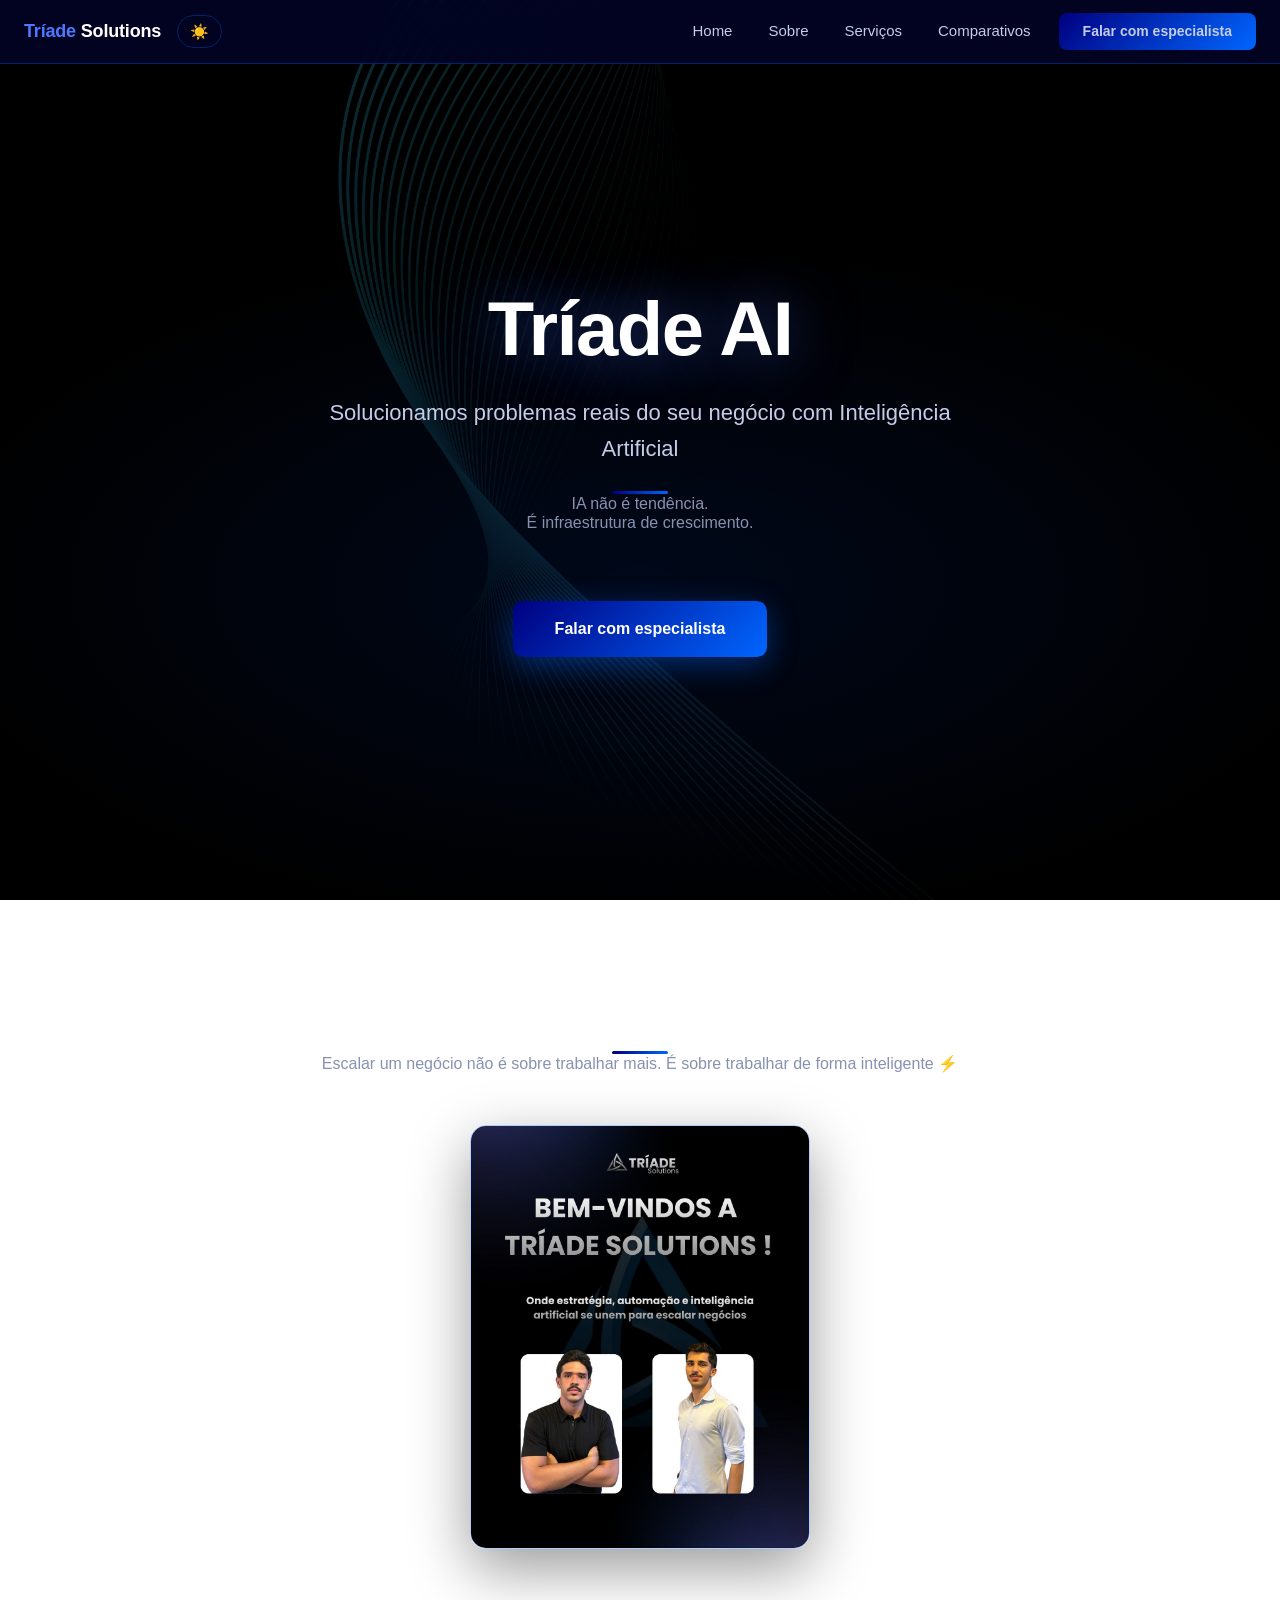
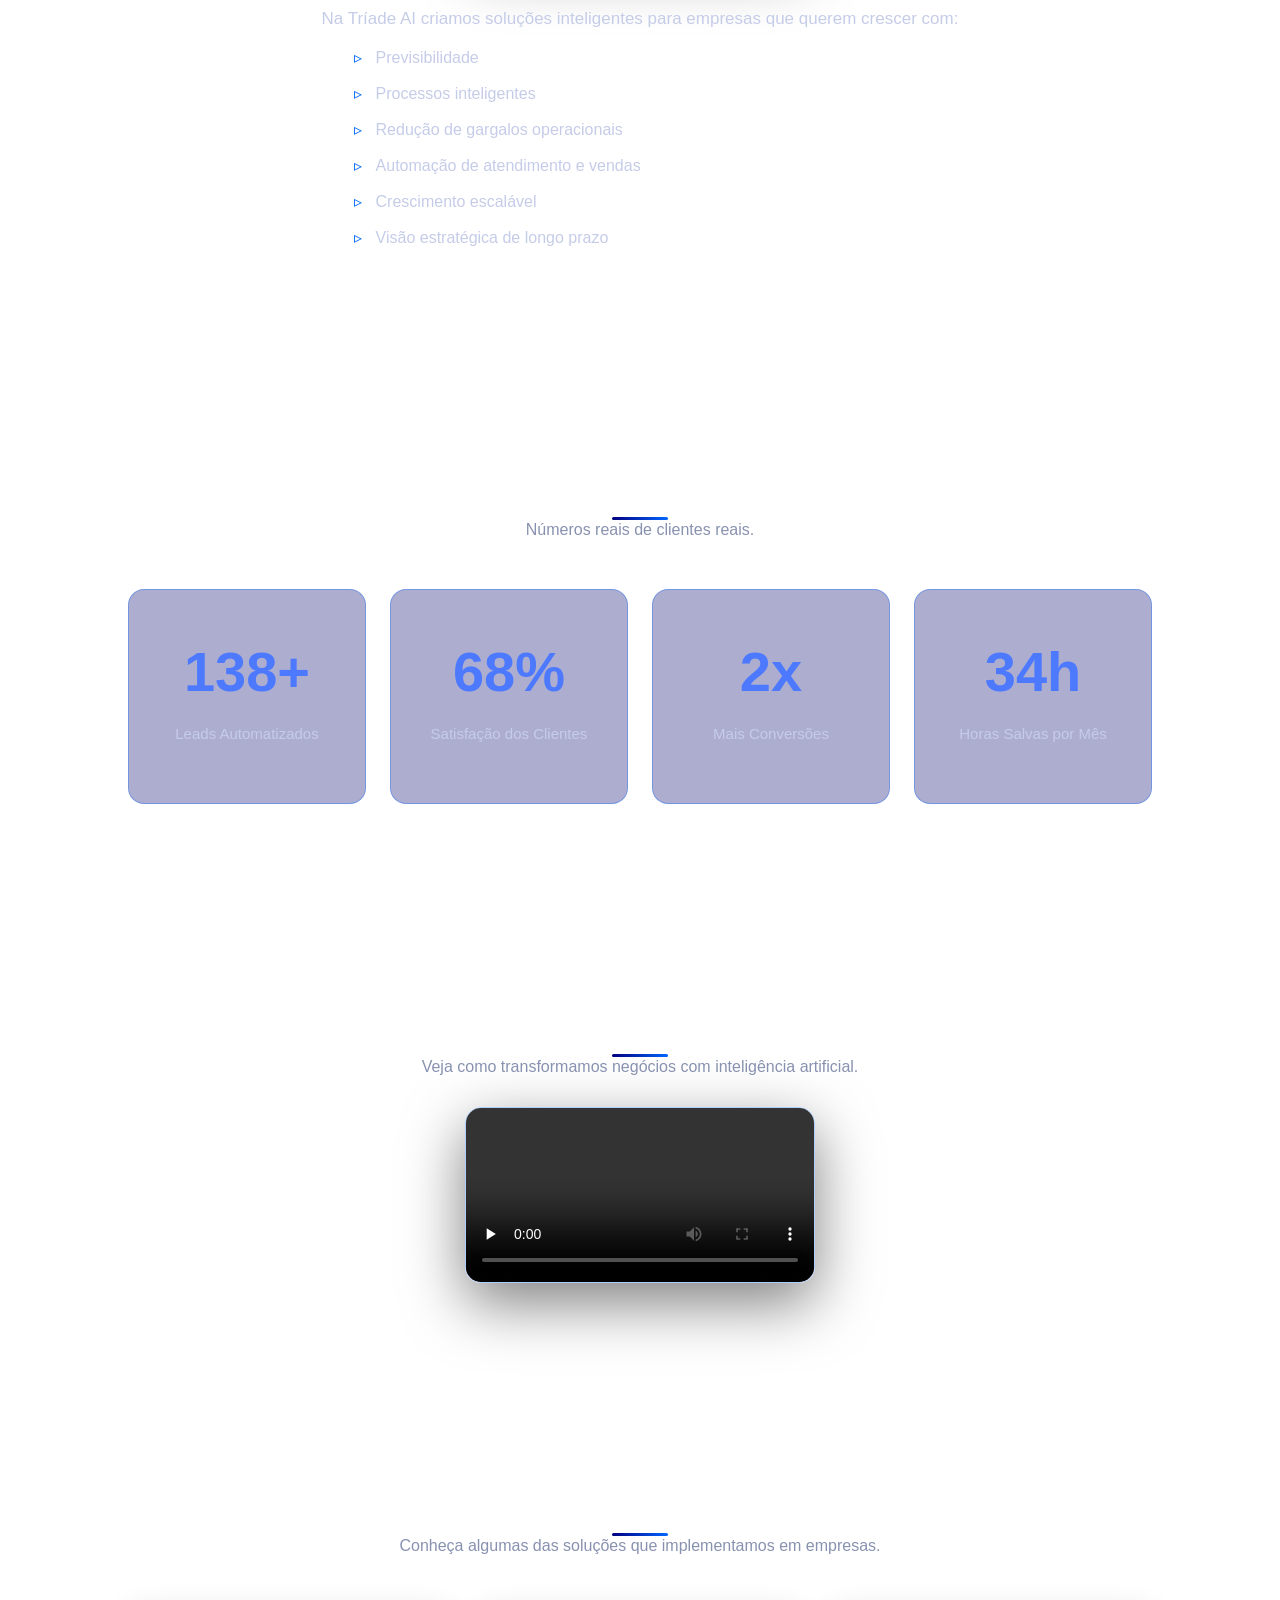
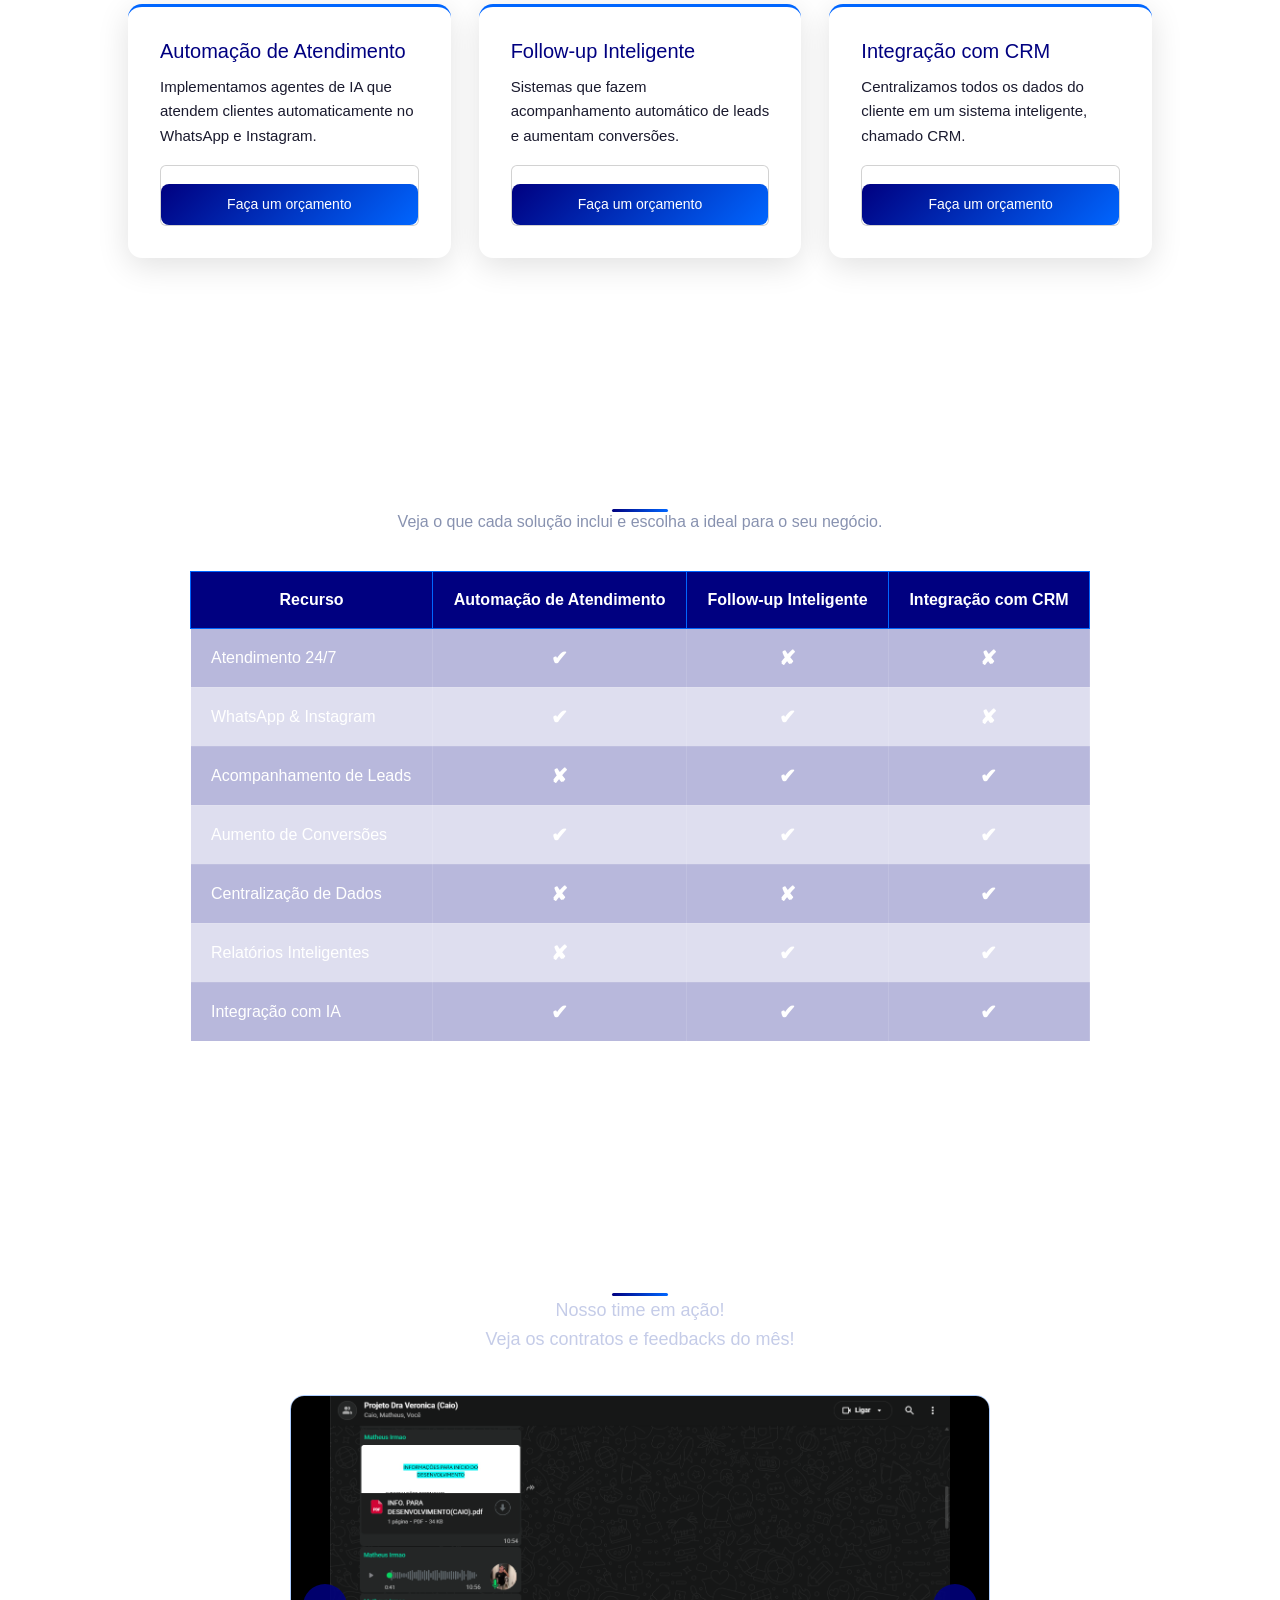
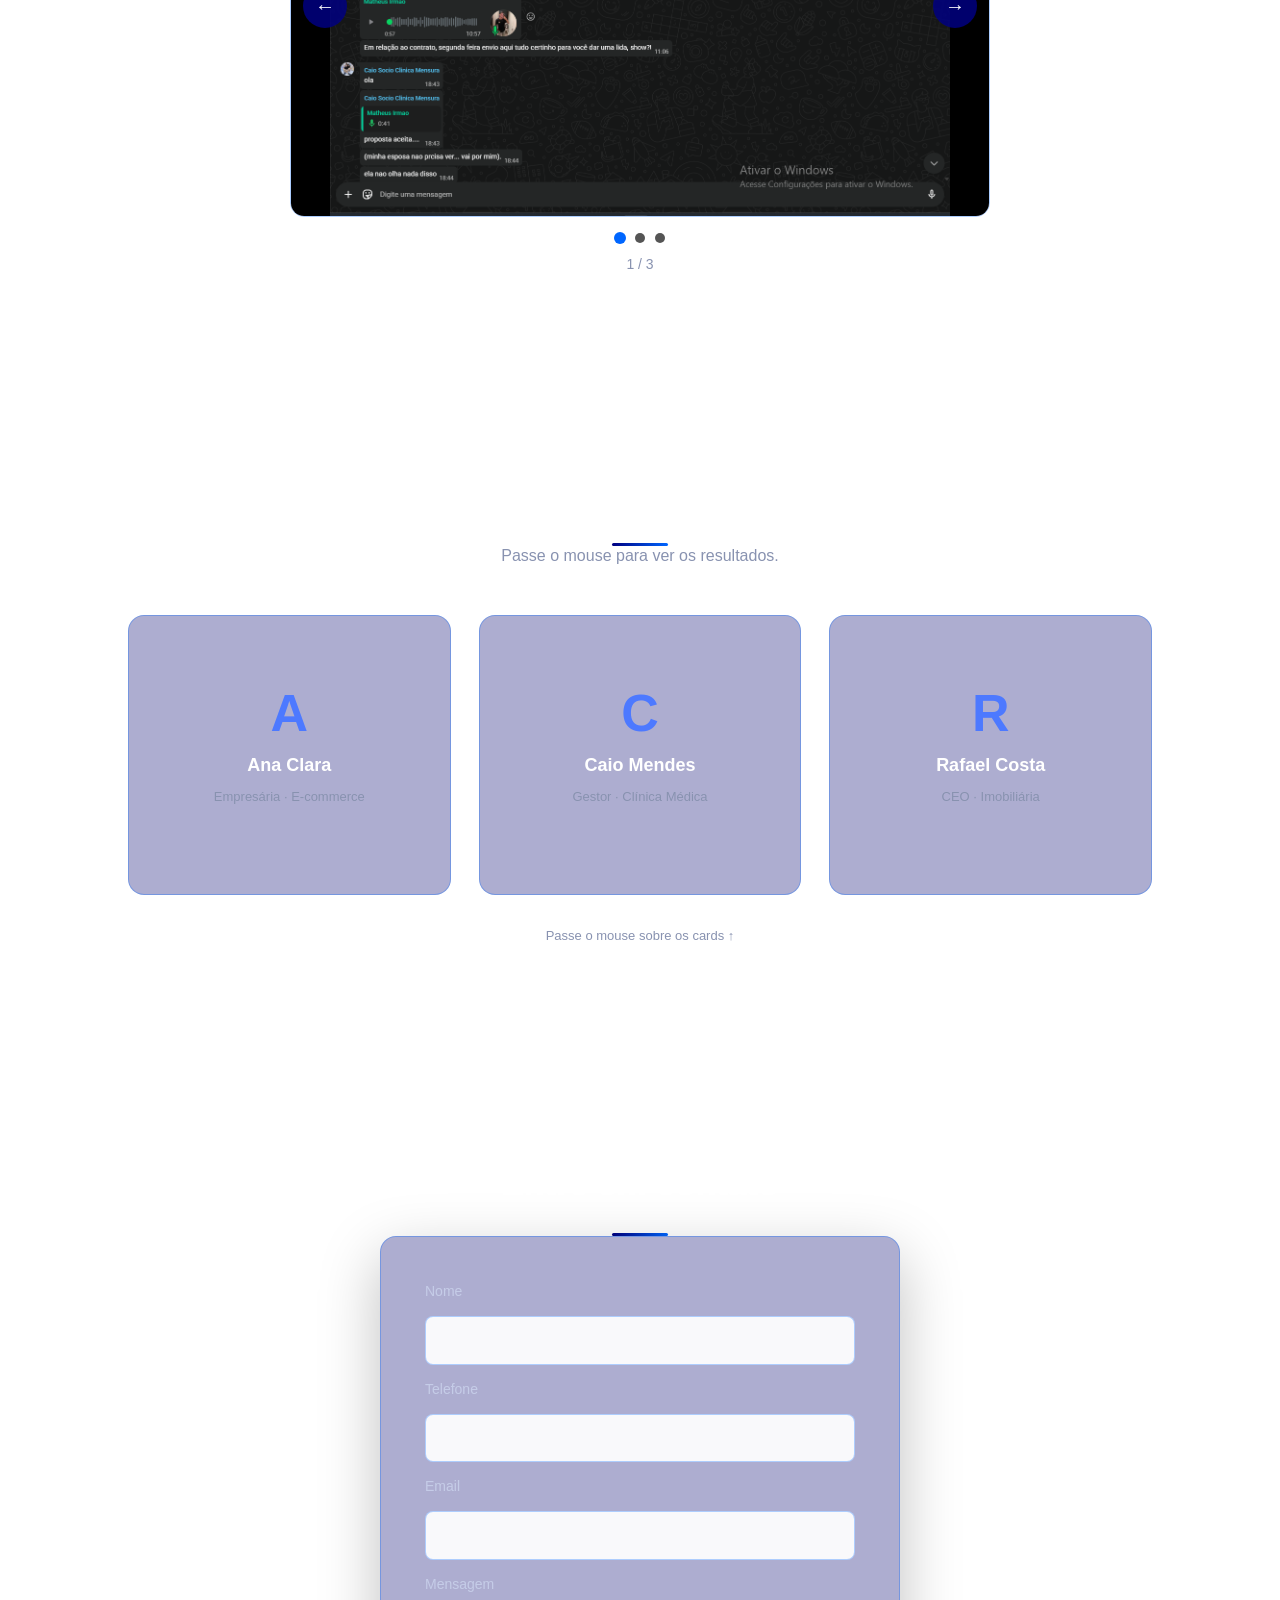
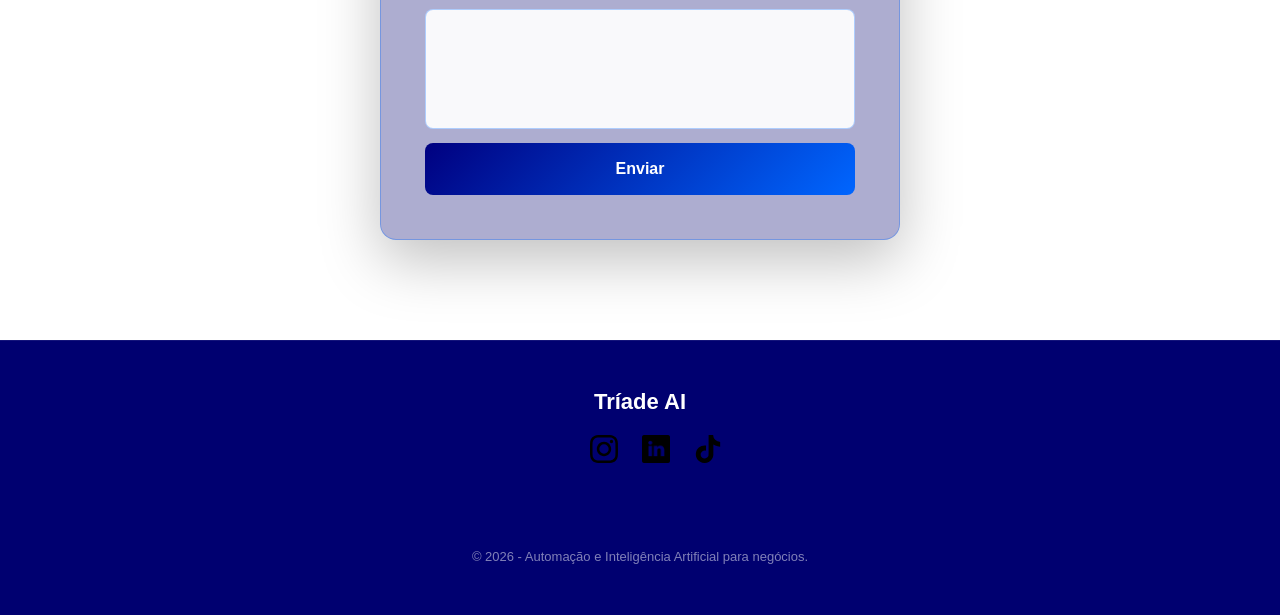
==== commit 8a7cce23: "fix: move dark mode toggle fora do collapse — visivel sempre Co-Authored-By: Claude Sonnet 4.6 <nore" ====
--- a/index.html
+++ b/index.html
@@ -23,7 +23,8 @@
                 <span class="brand-highlight">Tríade</span> Solutions
             </a>
 
-            <!-- Hamburguer (mobile — direita, Bootstrap padrão) -->
+            <!-- Hamburguer + tema (sempre visíveis no mobile) -->
+            <button class="btn-theme me-2" id="themeToggle" aria-label="Alternar tema">☀️</button>
             <button class="navbar-toggler" type="button"
                     data-bs-toggle="collapse" data-bs-target="#navbarMain"
                     aria-controls="navbarMain" aria-expanded="false"
@@ -50,9 +51,6 @@
                         <a class="nav-link btn-nav-cta px-4 py-2" href="#contato">
                             Falar com especialista
                         </a>
-                    </li>
-                    <li class="nav-item mt-2 mt-lg-0 ms-lg-1">
-                        <button class="btn-theme" id="themeToggle" aria-label="Alternar tema">☀️</button>
                     </li>
                 </ul>
             </div>
